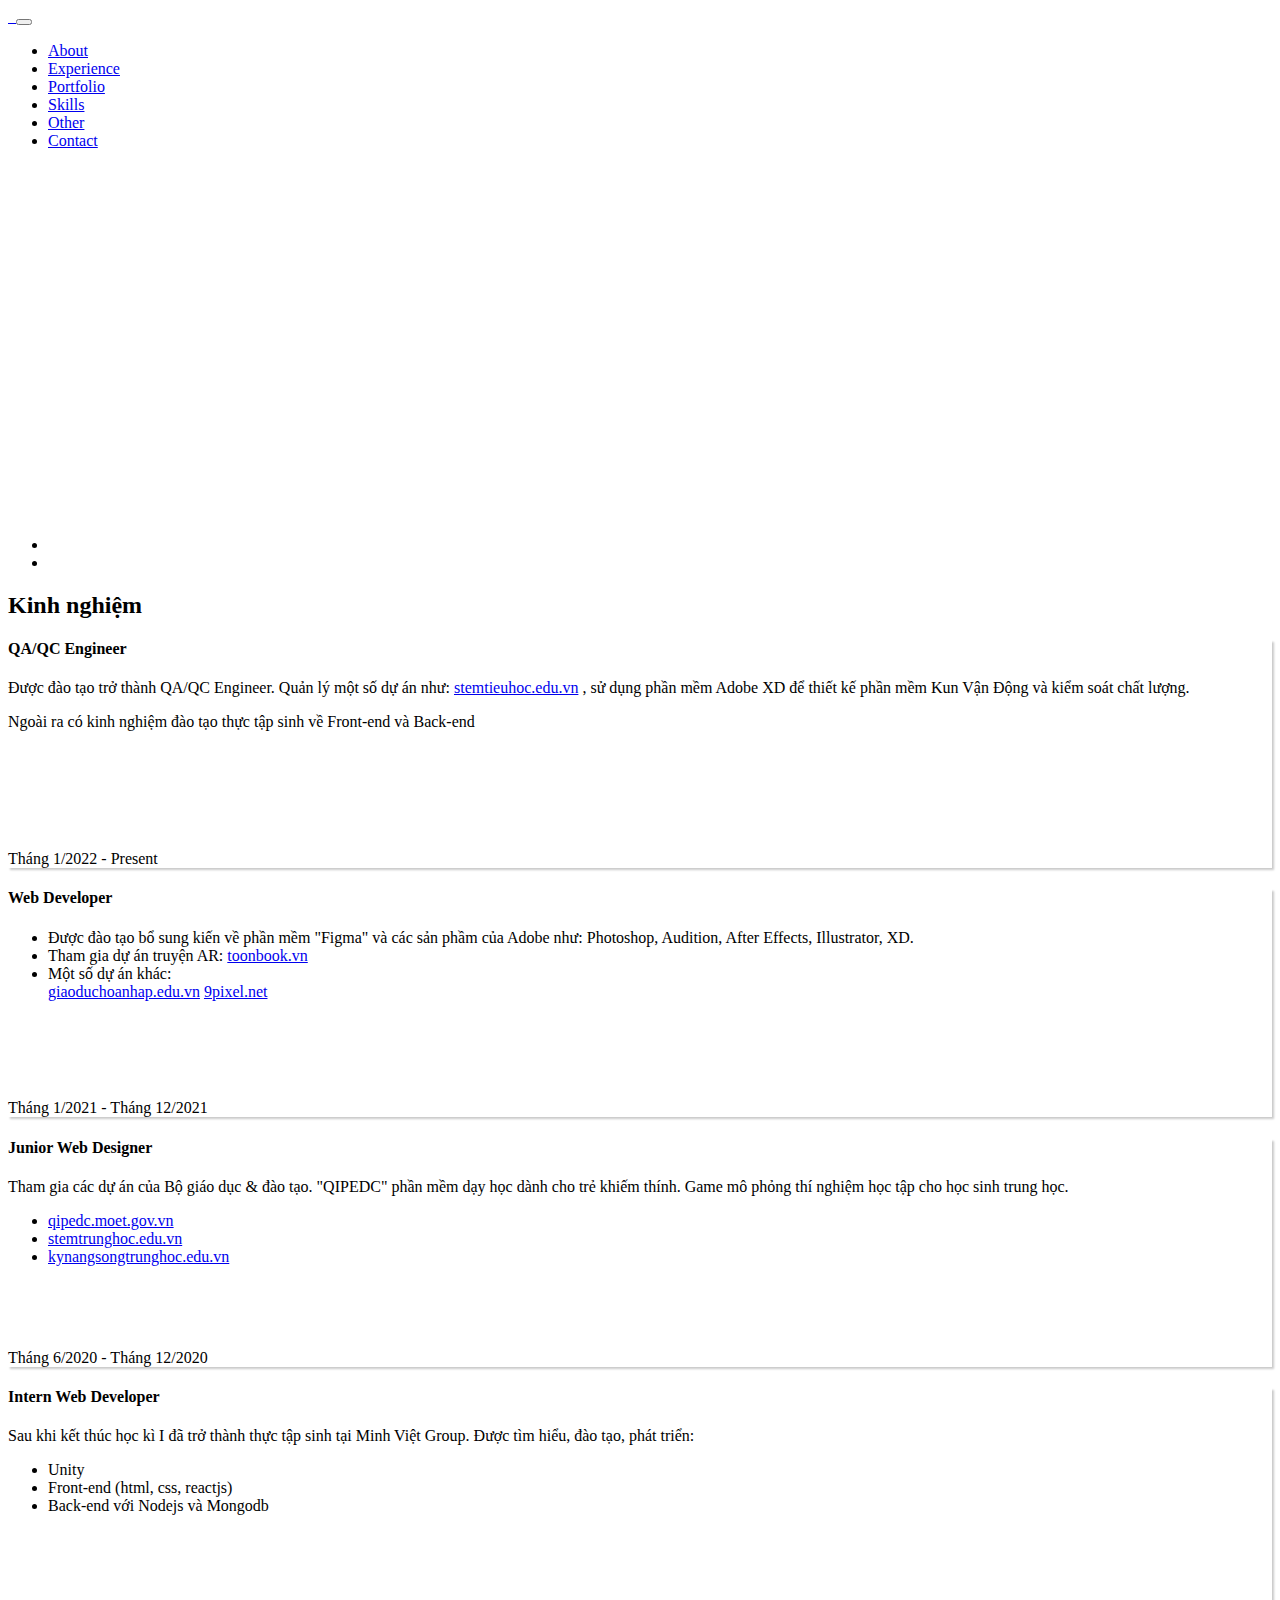
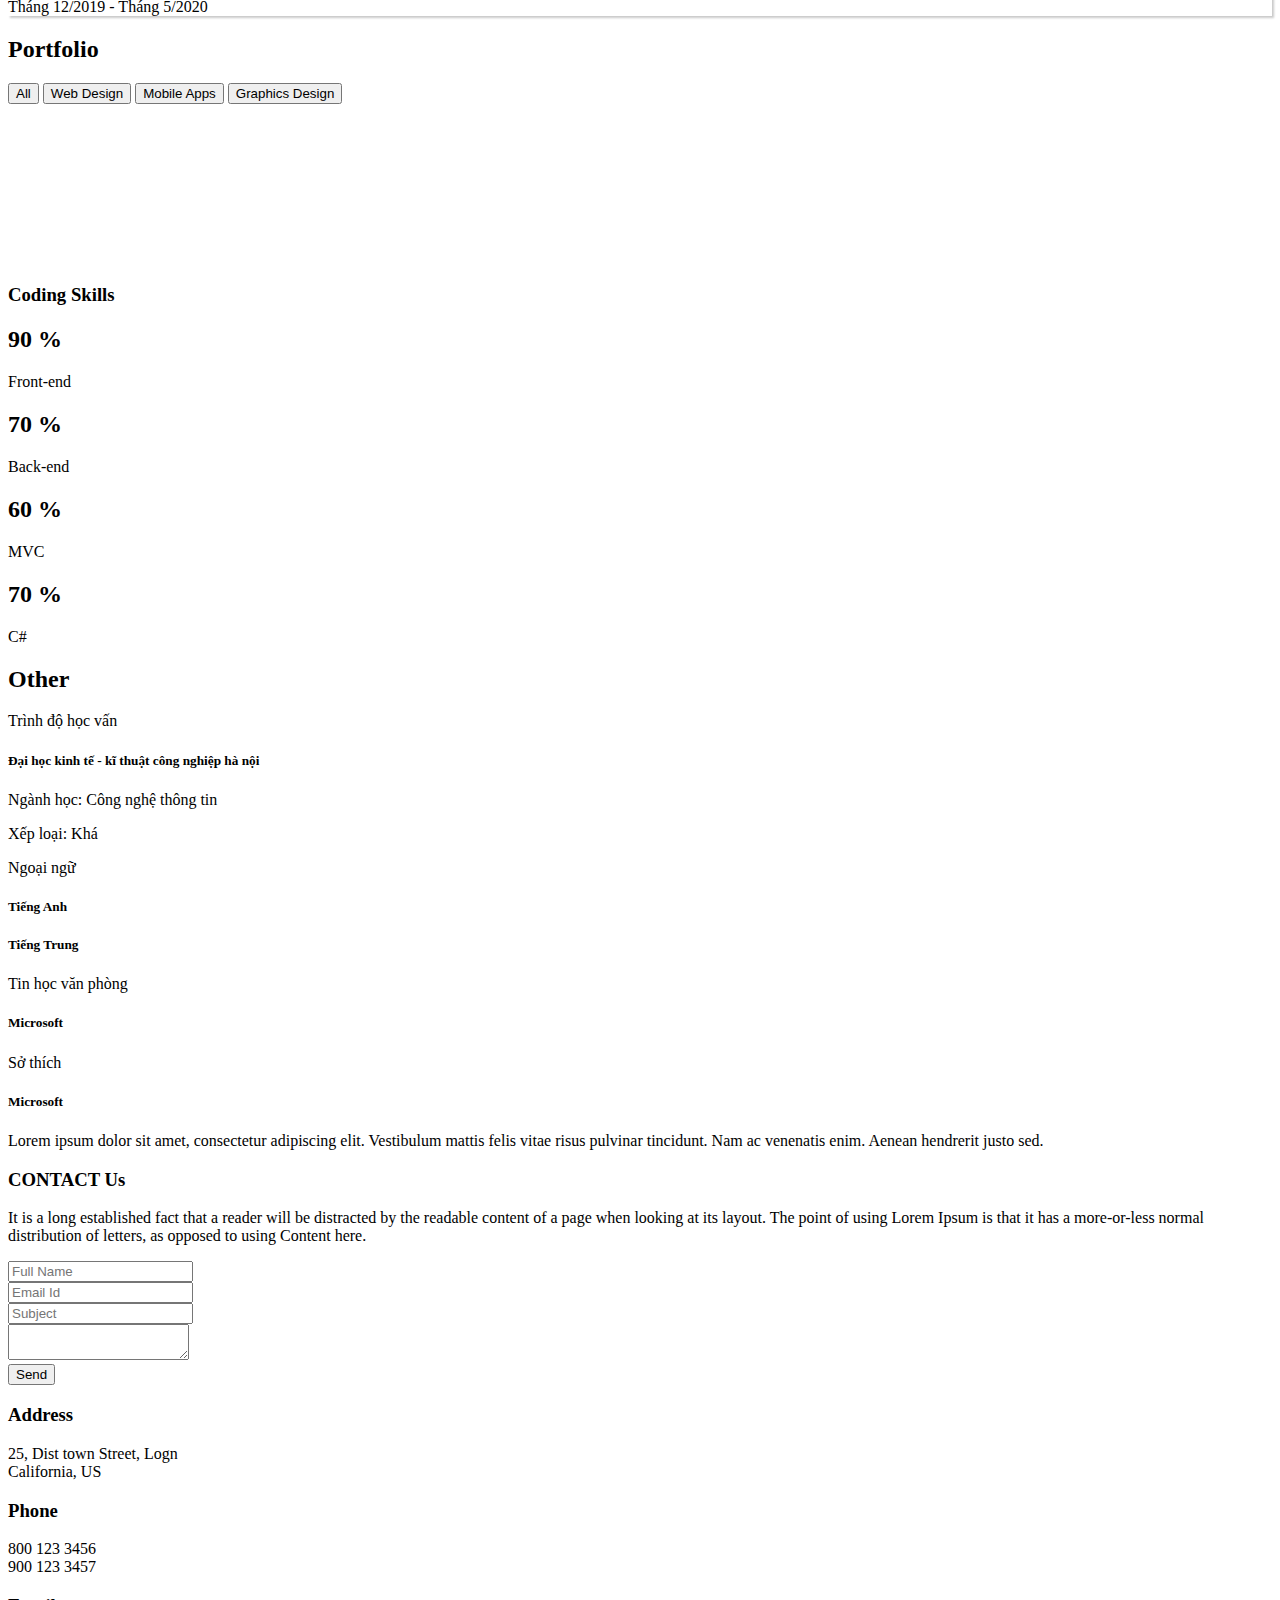
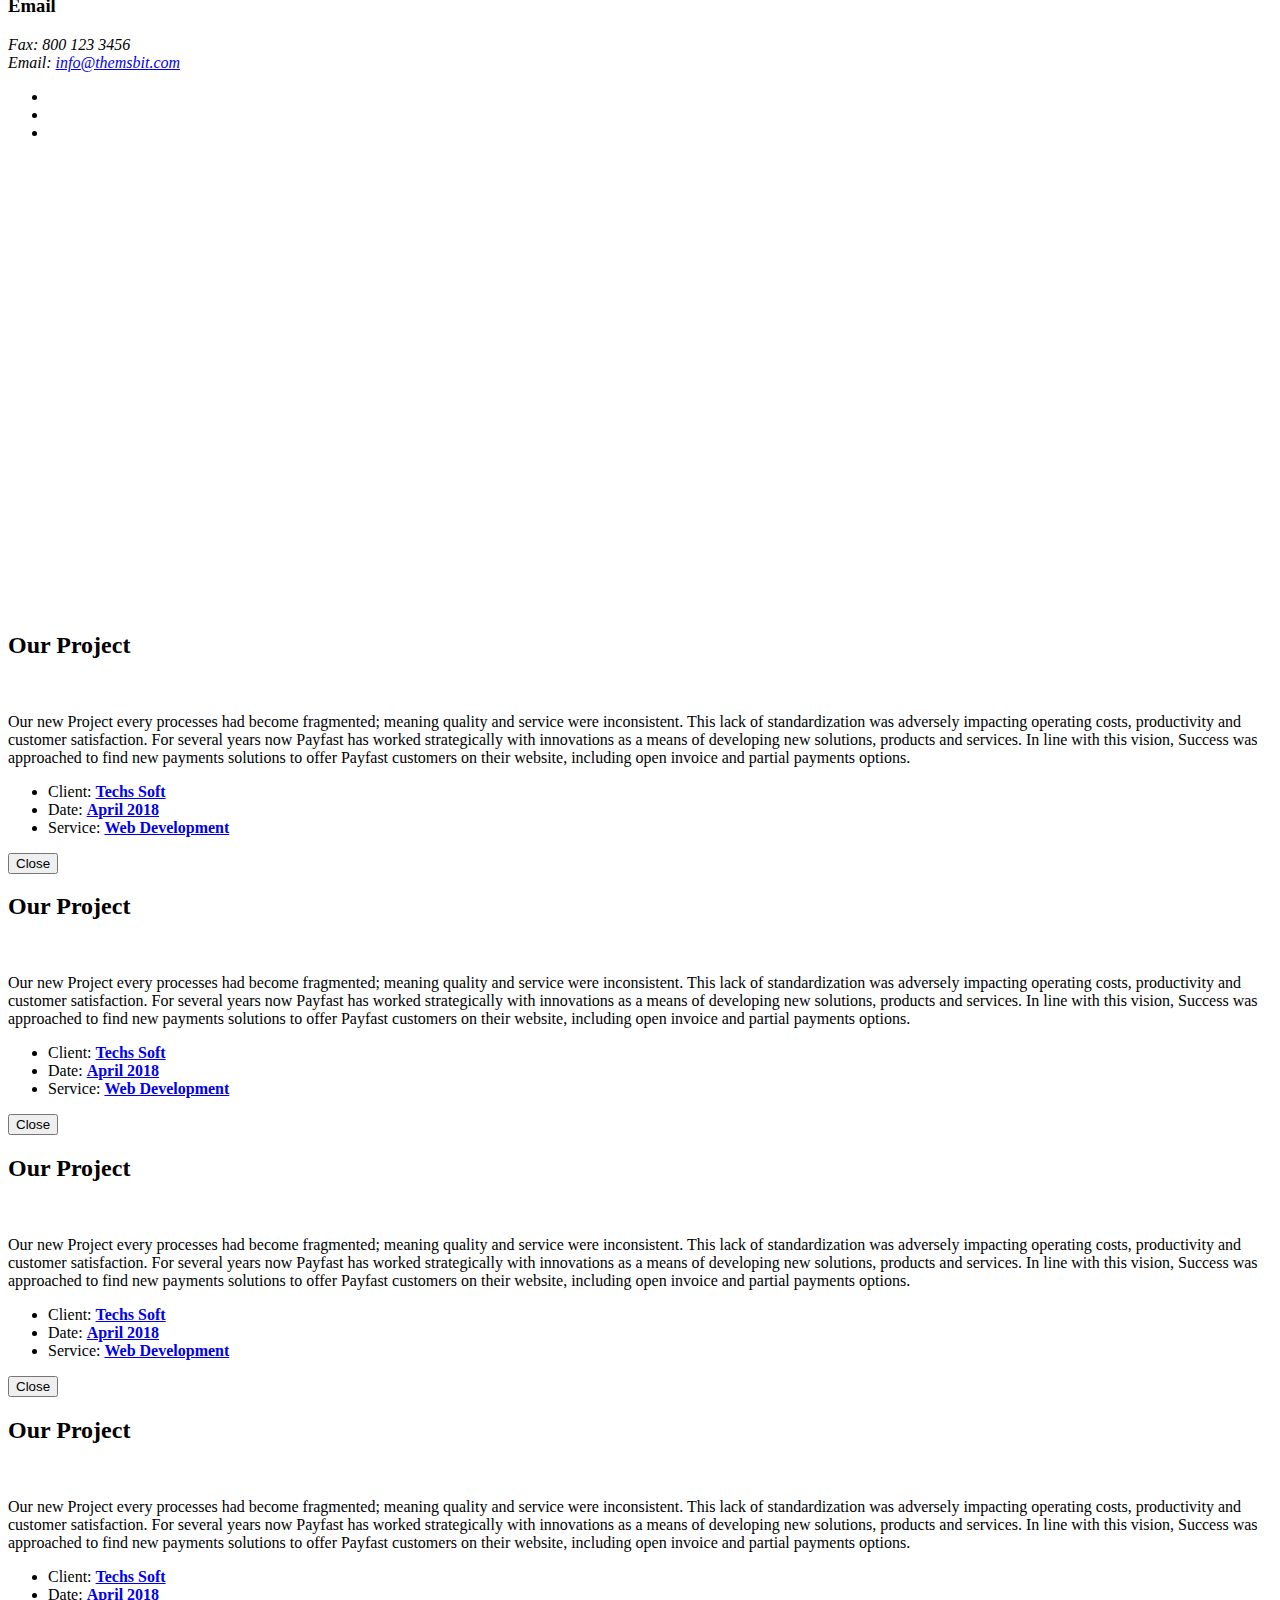
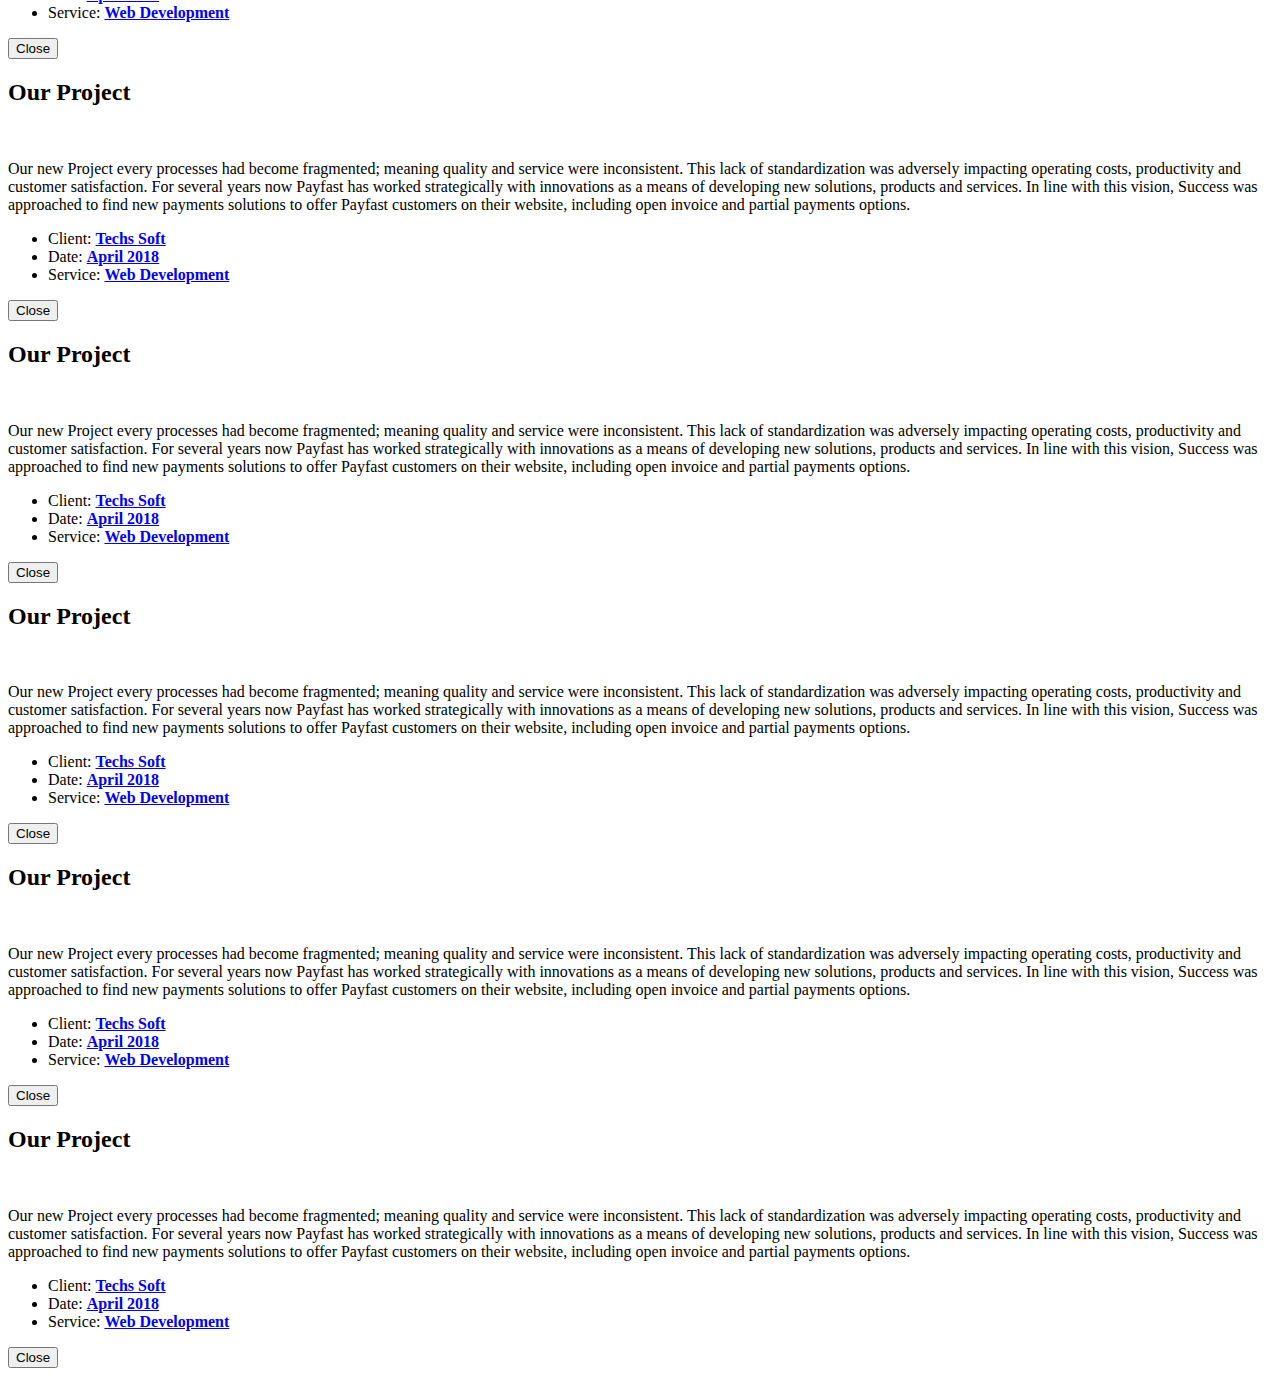
==== index.html @ 45b559d3 "Add files via upload" ====
<!--
author: Boostraptheme
author URL: https://boostraptheme.com
License: Creative Commons Attribution 4.0 Unported
License URL: https://creativecommons.org/licenses/by/4.0/
-->
<!DOCTYPE html>
<html lang="en">

<head>
    <meta charset="utf-8">
    <meta name="viewport" content="width=device-width, initial-scale=1, shrink-to-fit=no">
    <meta name="description" content="">
    <meta name="author" content="">
    <link rel="shortcut icon" href="img/favicon.ico">
    <title>Profile Ha Nguyen</title>
    <!-- Global stylesheets -->
    <link href="css/bootstrap/bootstrap.min.css" rel="stylesheet">
    <link href="https://fonts.googleapis.com/css?family=Saira+Extra+Condensed:100,200,300,400,500,600,700,800,900" rel="stylesheet">
    <link href="https://fonts.googleapis.com/css?family=Open+Sans:300,300i,400,400i,600,600i,700,700i,800,800i" rel="stylesheet">
    <link href="font-awesome/css/font-awesome.min.css" rel="stylesheet">
    <link href="css/devicons/css/devicons.min.css" rel="stylesheet">
    <link href="css/simple-line-icons/css/simple-line-icons.css" rel="stylesheet">
    <link href="css/style.css" rel="stylesheet">
</head>

<body id="page-top">
    <nav class="navbar navbar-expand-lg navbar-dark bg-primary fixed-top" id="sideNav">
        <a class="navbar-brand js-scroll-trigger" href="#page-top">
            <span class="d-block d-lg-none  mx-0 px-0"><img src="img/logo-white.png" alt="" class="img-fluid"></span>
            <span class="d-none d-lg-block">
                <img class="img-fluid img-profile rounded-circle mx-auto mb-2" src="img/profile.jpg" alt="">
            </span>
        </a>
        <button class="navbar-toggler" type="button" data-toggle="collapse" data-target="#navbarSupportedContent" aria-controls="navbarSupportedContent" aria-expanded="false" aria-label="Toggle navigation">
            <span class="navbar-toggler-icon"></span>
        </button>
        <div class="collapse navbar-collapse" id="navbarSupportedContent">
            <ul class="navbar-nav">
                <li class="nav-item">
                    <a class="nav-link js-scroll-trigger" href="#about">About</a>
                </li>
                <li class="nav-item">
                    <a class="nav-link js-scroll-trigger" href="#experience">Experience</a>
                </li>
                <li class="nav-item">
                    <a class="nav-link js-scroll-trigger" href="#portfolio">Portfolio</a>
                </li>
                <li class="nav-item">
                    <a class="nav-link js-scroll-trigger" href="#skills">Skills</a>
                </li>
                <li class="nav-item">
                    <a class="nav-link js-scroll-trigger" href="#awards">Other</a>
                </li>
                <li class="nav-item">
                    <a class="nav-link js-scroll-trigger" href="#contact">Contact</a>
                </li>
            </ul>
        </div>
    </nav>
    <div class="container-fluid p-0">
        <!--====================================================
                        ABOUT
    ======================================================-->
        <section class="resume-section p-3 p-lg-5 d-flex d-column" id="about">
            <div class="my-auto">
                <img src="img/logo-s.png" class="img-fluid mb-3" alt="">
                <h1 class="mb-0" style="color: white">Nguyễn Trịnh
                    <span class="text-primary">Hà</span>
                </h1>
                <!--   <div class="subheading mb-5">THE NEXT BIG IDEA IS WAITING FOR ITS NEXT BIG CHANGER WITH 
                  <a href="#">THEMSBIT</a>
              </div> -->
                <div class="my-5" style="max-width: 500px;color: white">
                    <ul style="list-style: none" class="">
                        <li>
                            <b> <i class="fa fa-calendar"></i> Ngày sinh</b>
                            <p> 23/04/1998</p>
                        </li>
                        <li>
                            <b><i class="fa fa-phone"></i> Số điện thoại</b>
                            <p> 0985902398</p>
                        </li>
                        <li>
                            <b><i class="fa fa-location-arrow"></i> Địa chỉ</b>
                            <p>Số 68A ngõ Lửa Hồng, Phường Tiền An, TP Bắc Ninh</p>
                        </li>
                        <li>
                            <b><i class="fa fa-user-o"></i> Giới tính</b>
                            <p>Nam</p>
                        </li>
                    </ul>
                </div>
                <ul class="list-inline list-social-icons mb-0 ">
                    <li class="list-inline-item">
                        <a href="https://www.facebook.com/hanguyenbo/">
                            <span class="fa-stack fa-lg">
                                <i class="fa fa-circle fa-stack-2x"></i>
                                <i class="fa fa-facebook fa-stack-1x fa-inverse"></i>
                            </span>
                        </a>
                    </li>
                    <li class="list-inline-item">
                        <a href="#">
                            <span class="fa-stack fa-lg">
                                <i class="fa fa-circle fa-stack-2x"></i>
                                <i class="fa fa-envelope-o fa-stack-1x fa-inverse"></i>
                            </span>
                        </a>
                    </li>
                    <!--                   <li class="list-inline-item">
                      <a href="#">
                  <span class="fa-stack fa-lg">
                    <i class="fa fa-circle fa-stack-2x"></i>
                    <i class="fa fa-linkedin fa-stack-1x fa-inverse"></i>
                  </span>
                </a>
                  </li>
                  <li class="list-inline-item">
                      <a href="#">
                  <span class="fa-stack fa-lg">
                    <i class="fa fa-circle fa-stack-2x"></i>
                    <i class="fa fa-github fa-stack-1x fa-inverse"></i>
                  </span>
                </a>
                  </li> -->
                </ul>
            </div>
        </section>
        <!--====================================================
                        EXPERIENCE
    ======================================================-->
        <section class="resume-section p-3 p-lg-5 " id="experience">
            <div class="row my-auto">
                <div class="col-12">
                    <h2 class="  text-center">Kinh nghiệm</h2>
                    <!-- <h2 class="  text-center">Experience</h2> -->
                    <div class="mb-5 heading-border"></div>
                </div>
                <div class="resume-item col-md-6 col-sm-12 ">
                    <div class="card mx-0 p-4 mb-5" style="border-color: #17a2b8; box-shadow: 2px 2px 2px rgba(0, 0, 0, 0.21);">
                        <div class=" resume-content mr-auto" style="    min-height: 210px">
                            <h4 class="mb-3"><i class="fa fa-globe mr-3 text-info"></i>QA/QC Engineer</h4>
                            <p class="mb-0">Được đào tạo trở thành QA/QC Engineer. Quản lý một số dự án như: <a href="https://stemtieuhoc.edu.vn/">stemtieuhoc.edu.vn</a> ,
                                sử dụng phần mềm Adobe XD để thiết kế phần mềm Kun Vận Động và kiểm soát chất lượng. </p>
                            <p>Ngoài ra có kinh nghiệm đào tạo thực tập sinh về Front-end và Back-end</p>
                        </div>
                        <div class="resume-date text-md-right">
                            <span class="text-primary">Tháng 1/2022 - Present</span>
                        </div>
                    </div>
                </div>
                <div class="resume-item col-md-6 col-sm-12">
                    <div class="card mx-0 p-4 mb-5" style="border-color: #ffc107; box-shadow: 2px 2px 2px rgba(0, 0, 0, 0.21);">
                        <div class="resume-content mr-auto" style="    min-height: 210px">
                            <h4 class="mb-3"><i class="fa fa-laptop mr-3 text-warning"></i> Web Developer</h4>
                            <ul>
                                <li>
                                    Được đào tạo bổ sung kiến về phần mềm "Figma" và các sản phầm của Adobe như: Photoshop, Audition, After Effects, Illustrator, XD.
                                </li>
                                <li>
                                    Tham gia dự án truyện AR: <a href="https://toonbook.vn/">toonbook.vn</a>
                                </li>
                                <li> Một số dự án khác: <br><a href="https://giaoduchoanhap.edu.vn/">giaoduchoanhap.edu.vn</a>
                                    <a href="https://9pixel.net/">9pixel.net</a></li>
                            </ul>
                        </div>
                        <div class="resume-date text-md-right">
                            <span class="text-primary">Tháng 1/2021 - Tháng 12/2021</span>
                        </div>
                    </div>
                </div>
                <div class="resume-item col-md-6 col-sm-12">
                    <div class="card mx-0 p-4 mb-5" style="border-color: #28a745; box-shadow: 2px 2px 2px rgba(0, 0, 0, 0.21);">
                        <div class="resume-content mr-auto" style="    min-height: 210px">
                            <h4 class="mb-3"><i class="fa fa-camera mr-3 text-success"></i> Junior Web Designer</h4>
                            <p class="mb-0">Tham gia các dự án của Bộ giáo dục & đào tạo. "QIPEDC" phần mềm dạy học dành cho trẻ khiếm thính. Game mô phỏng thí nghiệm học tập cho học sinh trung học.</p>
                            <ul>
                                <li><a href="https://qipedc.moet.gov.vn/">qipedc.moet.gov.vn</a></li>
                                <li><a href="https://stemtrunghoc.edu.vn/">stemtrunghoc.edu.vn</a></li>
                                <li><a href="https://kynangsongtrunghoc.edu.vn/">kynangsongtrunghoc.edu.vn</a></li>
                            </ul>
                        </div>
                        <div class="resume-date text-md-right">
                            <span class="text-primary">Tháng 6/2020 - Tháng 12/2020</span>
                        </div>
                    </div>
                </div>
                <div class="resume-item col-md-6 col-sm-12">
                    <div class="card mx-0 p-4 mb-5" style="border-color: #2196f3; box-shadow: 2px 2px 2px rgba(0, 0, 0, 0.21);">
                        <div class="resume-content mr-auto" style="    min-height: 210px">
                            <h4 class="mb-3"><i class="fa fa-area-chart mr-3 text-primary"></i>Intern Web Developer</h4>
                            <p>Sau khi kết thúc học kì I đã trở thành thực tập sinh tại Minh Việt Group. Được tìm hiểu, đào tạo, phát triển: </p>
                            <ul>
                                <li>Unity</li>
                                <li>Front-end (html, css, reactjs)</li>
                                <li>Back-end với Nodejs và Mongodb</li>
                            </ul>
                        </div>
                        <div class="resume-date text-md-right">
                            <span class="text-primary">Tháng 12/2019 - Tháng 5/2020</span>
                        </div>
                    </div>
                </div>
            </div>
        </section>
        <!--====================================================
                        PORTFOLIO
    ======================================================-->
        <section class="resume-section p-3 p-lg-5 d-flex flex-column" id="portfolio">
            <div class="row my-auto">
                <div class="col-12">
                    <h2 class="  text-center">Portfolio</h2>
                    <div class="mb-5 heading-border"></div>
                </div>
                <div class="col-md-12">
                    <div class="port-head-cont">
                        <button class="btn btn-general btn-green filter-b" data-filter="all">All</button>
                        <button class="btn btn-general btn-green filter-b" data-filter="consulting">Web Design</button>
                        <button class="btn btn-general btn-green filter-b" data-filter="finance">Mobile Apps</button>
                        <button class="btn btn-general btn-green filter-b" data-filter="marketing">Graphics Design</button>
                    </div>
                </div>
            </div>
            <div class="row my-auto">
                <div class="col-sm-4 portfolio-item filter finance">
                    <a class="portfolio-link" href="#portfolioModal4" data-toggle="modal">
                        <div class="caption-port">
                            <div class="caption-port-content">
                                <i class="fa fa-search-plus fa-3x"></i>
                            </div>
                        </div>
                        <img class="img-fluid" src="img/portfolio/p-4.jpg" alt="">
                    </a>
                </div>
                <div class="col-sm-4 portfolio-item filter marketing">
                    <a class="portfolio-link" href="#portfolioModal5" data-toggle="modal">
                        <div class="caption-port">
                            <div class="caption-port-content">
                                <i class="fa fa-search-plus fa-3x"></i>
                            </div>
                        </div>
                        <img class="img-fluid" src="img/portfolio/p-5.jpg" alt="">
                    </a>
                </div>
                <div class="col-sm-4 portfolio-item filter consulting">
                    <a class="portfolio-link" href="#portfolioModal6" data-toggle="modal">
                        <div class="caption-port">
                            <div class="caption-port-content">
                                <i class="fa fa-search-plus fa-3x"></i>
                            </div>
                        </div>
                        <img class="img-fluid" src="img/portfolio/p-6.jpg" alt="">
                    </a>
                </div>
                <div class="col-sm-4 portfolio-item filter consulting">
                    <a class="portfolio-link" href="#portfolioModal7" data-toggle="modal">
                        <div class="caption-port">
                            <div class="caption-port-content">
                                <i class="fa fa-search-plus fa-3x"></i>
                            </div>
                        </div>
                        <img class="img-fluid" src="img/portfolio/p-7.jpg" alt="">
                    </a>
                </div>
                <div class="col-sm-4 portfolio-item filter consulting">
                    <a class="portfolio-link" href="#portfolioModal8" data-toggle="modal">
                        <div class="caption-port">
                            <div class="caption-port-content">
                                <i class="fa fa-search-plus fa-3x"></i>
                            </div>
                        </div>
                        <img class="img-fluid" src="img/portfolio/p-8.jpg" alt="">
                    </a>
                </div>
                <div class="col-sm-4 portfolio-item filter finance">
                    <a class="portfolio-link" href="#portfolioModal9" data-toggle="modal">
                        <div class="caption-port">
                            <div class="caption-port-content">
                                <i class="fa fa-search-plus fa-3x"></i>
                            </div>
                        </div>
                        <img class="img-fluid" src="img/portfolio/p-9.jpg" alt="">
                    </a>
                </div>
                <div class="col-sm-4 portfolio-item filter marketing">
                    <a class="portfolio-link" href="#portfolioModal1" data-toggle="modal">
                        <div class="caption-port">
                            <div class="caption-port-content">
                                <i class="fa fa-search-plus fa-3x"></i>
                            </div>
                        </div>
                        <img class="img-fluid" src="img/portfolio/p-1.jpg" alt="">
                    </a>
                </div>
                <div class="col-sm-4 portfolio-item filter marketing">
                    <a class="portfolio-link" href="#portfolioModal2" data-toggle="modal">
                        <div class="caption-port">
                            <div class="caption-port-content">
                                <i class="fa fa-search-plus fa-3x"></i>
                            </div>
                        </div>
                        <img class="img-fluid" src="img/portfolio/p-2.jpg" alt="">
                    </a>
                </div>
                <div class="col-sm-4 portfolio-item filter finance">
                    <a class="portfolio-link" href="#portfolioModal3" data-toggle="modal">
                        <div class="caption-port">
                            <div class="caption-port-content">
                                <i class="fa fa-search-plus fa-3x"></i>
                            </div>
                        </div>
                        <img class="img-fluid" src="img/portfolio/p-3.jpg" alt="">
                    </a>
                </div>
            </div>
        </section>
        <!--====================================================
                        SKILLS
    ======================================================-->
        <section class=" d-flex flex-column" id="skills">
            <div class="p-lg-5 p-3 skill-cover">
                <h3 class="text-center text-white">Coding Skills</h3>
                <div class="row text-center my-auto ">
                    <div class="col-md-3 col-sm-6">
                        <div class="skill-item">
                            <i class="fa fa-html5 fa-5x"></i>
                            <h2><span class="counter"> 90 </span><span>%</span></h2>
                            <p>Front-end</p>
                        </div>
                    </div>
                    <div class="col-md-3 col-sm-6">
                        <div class="skill-item">
                            <i class="fa fa-code fa-5x"></i>
                            <h2><span class="counter"> 70 </span><span>%</span></h2>
                            <p>Back-end</p>
                        </div>
                    </div>
                    <div class="col-md-3 col-sm-6">
                        <div class="skill-item">
                            <i class="fa fa-codepen fa-5x"></i>
                            <h2><span class="counter"> 60 </span><span>%</span></h2>
                            <p>MVC</p>
                        </div>
                    </div>
                    <div class="col-md-3 col-sm-6">
                        <div class="skill-item">
                            <!-- <i class="fa-brands fa-node-js fa-5x"></i> -->
                            <i class="fa fa-file-code-o fa-5x"></i>
                            <h2><span class="counter"> 70 </span><span>%</span></h2>
                            <p>C#</p>
                        </div>
                    </div>
                </div>
            </div>
        </section>
        <!--====================================================
                           AWARDS
    ======================================================-->
        <section class="resume-section p-3 p-lg-5 d-flex flex-column" id="awards">
            <div class="row my-auto">
                <div class="col-12">
                    <h2 class="  text-center">Other</h2>
                    <div class="mb-5 heading-border"></div>
                </div>
                <div class="main-award" id="award-box">
                    <div class="award">
                        <div class="award-icon"></div>
                        <div class="award-content">
                            <span class="date">Trình độ học vấn</span>
                            <h5 class="title">Đại học kinh tế - kĩ thuật công nghiệp hà nội</h5>
                            <p class="description mb-0">
                                Ngành học: Công nghệ thông tin
                            </p>
                            <p class="description mt-0">
                                Xếp loại: Khá
                            </p>
                        </div>
                    </div>
                    <div class="award">
                        <div class="award-icon"></div>
                        <div class="award-content">
                            <span class="date">Ngoại ngữ</span>
                            <h5 class="title">Tiếng Anh</h5>
                            <p class="description">
                                <i class="fa fa-star fa-1x"></i>
                                <i class="fa fa-star fa-1x"></i>
                                <i class="fa fa-star fa-1x"></i>
                                <i class="fa fa-star-o fa-1x"></i>
                                <i class="fa fa-star-o fa-1x"></i>
                            </p>
                            <h5 class="title">Tiếng Trung </h5>
                            <p class="description">
                                <i class="fa fa-star fa-1x"></i>
                                <i class="fa fa-star fa-1x"></i>
                                <i class="fa fa-star-o fa-1x"></i>
                                <i class="fa fa-star-o fa-1x"></i>
                                <i class="fa fa-star-o fa-1x"></i>
                            </p>
                        </div>
                    </div>
                    <div class="award">
                        <div class="award-icon"></div>
                        <div class="award-content">
                            <span class="date">Tin học văn phòng</span>
                            <h5 class="title">Microsoft</h5>
                            <p class="description">
                                <i class="fa fa-star fa-1x"></i>
                                <i class="fa fa-star fa-1x"></i>
                                <i class="fa fa-star fa-1x"></i>
                                <i class="fa fa-star fa-1x"></i>
                                <i class="fa fa-star-o fa-1x"></i>
                            </p>
                        </div>
                    </div>
                    <div class="award">
                        <div class="award-icon"></div>
                        <div class="award-content">
                            <span class="date">Sở thích</span>
                            <h5 class="title">Microsoft</h5>
                            <!--  <p class="description">Nghe nhạc</p>
                            <p class="description">Đá bóng</p>
                            <p class="description">Thị trường tài chính</p> -->
                            <p class="description">
                                Lorem ipsum dolor sit amet, consectetur adipiscing elit. Vestibulum mattis felis vitae risus pulvinar tincidunt. Nam ac venenatis enim. Aenean hendrerit justo sed.
                            </p>
                        </div>
                    </div>
                </div>
            </div>
        </section>
        <!--====================================================
                          CONTACT
    ======================================================-->
        <section class="resume-section p-3 p-lg-5 d-flex flex-column">
            <div class="row my-auto" id="contact">
                <div class="col-md-8">
                    <div class="contact-cont">
                        <h3>CONTACT Us</h3>
                        <div class="heading-border-light"></div>
                        <p>It is a long established fact that a reader will be distracted by the readable content of a page when looking at its layout. The point of using Lorem Ipsum is that it has a more-or-less normal distribution of letters, as opposed to using Content here.</p>
                    </div>
                    <div class="row con-form">
                        <div class="col-md-12">
                            <input type="text" name="full-name" placeholder="Full Name" class="form-control">
                        </div>
                        <div class="col-md-12">
                            <input type="text" name="email" placeholder="Email Id" class="form-control">
                        </div>
                        <div class="col-md-12">
                            <input type="text" name="subject" placeholder="Subject" class="form-control">
                        </div>
                        <div class="col-md-12"><textarea name="" id=""></textarea></div>
                        <div class="col-md-12 sub-but"><button class="btn btn-general btn-white" role="button">Send</button></div>
                    </div>
                </div>
                <div class="col-md-4 col-sm-12 mt-5">
                    <div class="contact-cont2">
                        <div class="contact-add contact-box-desc">
                            <h3><i class="fa fa-map-marker cl-atlantis fa-2x"></i> Address</h3>
                            <p>25, Dist town Street, Logn <br>
                                California, US <br></p>
                        </div>
                        <div class="contact-phone contact-side-desc contact-box-desc">
                            <h3><i class="fa fa-phone cl-atlantis fa-2x"></i> Phone</h3>
                            <p>800 123 3456 <br>900 123 3457</p>
                        </div>
                        <div class="contact-mail contact-side-desc contact-box-desc">
                            <h3><i class="fa fa-envelope-o cl-atlantis fa-2x"></i> Email</h3>
                            <address class="address-details-f">
                                Fax: 800 123 3456 <br>
                                Email: <a href="mailto:info@themsbit.com" class="">info@themsbit.com</a>
                            </address>
                            <ul class="list-inline social-icon-f top-data">
                                <li><a href="#" target="_empty"><i class="fa top-social fa-facebook" style="color: #4267b2; border-color:#4267b2;"></i></a></li>
                                <li><a href="#" target="_empty"><i class="fa top-social fa-twitter" style="color: #4AB3F4; border-color:#4AB3F4;"></i></a></li>
                                <li><a href="#" target="_empty"><i class="fa top-social fa-google-plus" style="color: #e24343; border-color:#e24343;"></i></a></li>
                            </ul>
                        </div>
                    </div>
                </div>
            </div>
        </section>
        <section class=" d-flex flex-column" id="maps">
            <div id="map">
                <div class="map-responsive">
                    <iframe src="https://www.google.com/maps/embed?pb=!1m10!1m8!1m3!1d6030.418742494061!2d-111.34563870463673!3d26.01036670629853!3m2!1i1024!2i768!4f13.1!5e0!3m2!1ses-419!2smx!4v1471908546569" width="600" height="450" frameborder="0" style="border:0" allowfullscreen></iframe>
                </div>
            </div>
        </section>
    </div>
    <!--====================================================
                    PORTFOLIO MODALS
======================================================-->
    <div class="portfolio-modal modal fade" id="portfolioModal1" tabindex="-1" role="dialog" aria-hidden="true">
        <div class="modal-dialog" role="document">
            <div class="modal-content">
                <div class="close-modal" data-dismiss="modal">
                    <div class="lr">
                        <div class="rl"></div>
                    </div>
                </div>
                <div class="container">
                    <div class="row">
                        <div class="modal-body">
                            <div class="title-bar">
                                <div class="col-md-12">
                                    <h2 class="text-center">Our Project</h2>
                                    <div class="heading-border"></div>
                                </div>
                            </div>
                            <div class="row">
                                <div class="col-md-6">
                                    <img class="img-fluid img-centered" src="img/portfolio/p-1.jpg" alt="">
                                </div>
                                <div class="col-md-6">
                                    <p>Our new Project every processes had become fragmented; meaning quality and service were inconsistent. This lack of standardization was adversely impacting operating costs, productivity and customer satisfaction. For several years now Payfast has worked strategically with innovations as a means of developing new solutions, products and services. In line with this vision, Success was approached to find new payments solutions to offer Payfast customers on their website, including open invoice and partial payments options.</p>
                                    <ul class="list-inline item-details">
                                        <li>Client:
                                            <strong>
                                                <a href="#">Techs Soft</a>
                                            </strong>
                                        </li>
                                        <li>Date:
                                            <strong>
                                                <a href="#">April 2018</a>
                                            </strong>
                                        </li>
                                        <li>Service:
                                            <strong>
                                                <a href="#">Web Development</a>
                                            </strong>
                                        </li>
                                    </ul>
                                    <button class="btn btn-general btn-white" type="button" data-dismiss="modal">
                                        <i class="fa fa-times"></i> Close
                                    </button>
                                </div>
                            </div>
                        </div>
                    </div>
                </div>
            </div>
        </div>
    </div>
    <div class="portfolio-modal modal fade" id="portfolioModal2" tabindex="-1" role="dialog" aria-hidden="true">
        <div class="modal-dialog" role="document">
            <div class="modal-content">
                <div class="close-modal" data-dismiss="modal">
                    <div class="lr">
                        <div class="rl"></div>
                    </div>
                </div>
                <div class="container">
                    <div class="row">
                        <div class="modal-body">
                            <div class="title-bar">
                                <div class="col-md-12">
                                    <h2 class="text-center">Our Project</h2>
                                    <div class="heading-border"></div>
                                </div>
                            </div>
                            <div class="row">
                                <div class="col-md-6">
                                    <img class="img-fluid img-centered" src="img/portfolio/p-2.jpg" alt="">
                                </div>
                                <div class="col-md-6">
                                    <p>Our new Project every processes had become fragmented; meaning quality and service were inconsistent. This lack of standardization was adversely impacting operating costs, productivity and customer satisfaction. For several years now Payfast has worked strategically with innovations as a means of developing new solutions, products and services. In line with this vision, Success was approached to find new payments solutions to offer Payfast customers on their website, including open invoice and partial payments options.</p>
                                    <ul class="list-inline item-details">
                                        <li>Client:
                                            <strong>
                                                <a href="#">Techs Soft</a>
                                            </strong>
                                        </li>
                                        <li>Date:
                                            <strong>
                                                <a href="#">April 2018</a>
                                            </strong>
                                        </li>
                                        <li>Service:
                                            <strong>
                                                <a href="#">Web Development</a>
                                            </strong>
                                        </li>
                                    </ul>
                                    <button class="btn btn-general btn-white" type="button" data-dismiss="modal">
                                        <i class="fa fa-times"></i> Close
                                    </button>
                                </div>
                            </div>
                        </div>
                    </div>
                </div>
            </div>
        </div>
    </div>
    <div class="portfolio-modal modal fade" id="portfolioModal3" tabindex="-1" role="dialog" aria-hidden="true">
        <div class="modal-dialog" role="document">
            <div class="modal-content">
                <div class="close-modal" data-dismiss="modal">
                    <div class="lr">
                        <div class="rl"></div>
                    </div>
                </div>
                <div class="container">
                    <div class="row">
                        <div class="modal-body">
                            <div class="title-bar">
                                <div class="col-md-12">
                                    <h2 class="text-center">Our Project</h2>
                                    <div class="heading-border"></div>
                                </div>
                            </div>
                            <div class="row">
                                <div class="col-md-6">
                                    <img class="img-fluid img-centered" src="img/portfolio/p-3.jpg" alt="">
                                </div>
                                <div class="col-md-6">
                                    <p>Our new Project every processes had become fragmented; meaning quality and service were inconsistent. This lack of standardization was adversely impacting operating costs, productivity and customer satisfaction. For several years now Payfast has worked strategically with innovations as a means of developing new solutions, products and services. In line with this vision, Success was approached to find new payments solutions to offer Payfast customers on their website, including open invoice and partial payments options.</p>
                                    <ul class="list-inline item-details">
                                        <li>Client:
                                            <strong>
                                                <a href="#">Techs Soft</a>
                                            </strong>
                                        </li>
                                        <li>Date:
                                            <strong>
                                                <a href="#">April 2018</a>
                                            </strong>
                                        </li>
                                        <li>Service:
                                            <strong>
                                                <a href="#">Web Development</a>
                                            </strong>
                                        </li>
                                    </ul>
                                    <button class="btn btn-general btn-white" type="button" data-dismiss="modal">
                                        <i class="fa fa-times"></i> Close
                                    </button>
                                </div>
                            </div>
                        </div>
                    </div>
                </div>
            </div>
        </div>
    </div>
    <div class="portfolio-modal modal fade" id="portfolioModal4" tabindex="-1" role="dialog" aria-hidden="true">
        <div class="modal-dialog" role="document">
            <div class="modal-content">
                <div class="close-modal" data-dismiss="modal">
                    <div class="lr">
                        <div class="rl"></div>
                    </div>
                </div>
                <div class="container">
                    <div class="row">
                        <div class="modal-body">
                            <div class="title-bar">
                                <div class="col-md-12">
                                    <h2 class="text-center">Our Project</h2>
                                    <div class="heading-border"></div>
                                </div>
                            </div>
                            <div class="row">
                                <div class="col-md-6">
                                    <img class="img-fluid img-centered" src="img/portfolio/p-4.jpg" alt="">
                                </div>
                                <div class="col-md-6">
                                    <p>Our new Project every processes had become fragmented; meaning quality and service were inconsistent. This lack of standardization was adversely impacting operating costs, productivity and customer satisfaction. For several years now Payfast has worked strategically with innovations as a means of developing new solutions, products and services. In line with this vision, Success was approached to find new payments solutions to offer Payfast customers on their website, including open invoice and partial payments options.</p>
                                    <ul class="list-inline item-details">
                                        <li>Client:
                                            <strong>
                                                <a href="#">Techs Soft</a>
                                            </strong>
                                        </li>
                                        <li>Date:
                                            <strong>
                                                <a href="#">April 2018</a>
                                            </strong>
                                        </li>
                                        <li>Service:
                                            <strong>
                                                <a href="#">Web Development</a>
                                            </strong>
                                        </li>
                                    </ul>
                                    <button class="btn btn-general btn-white" type="button" data-dismiss="modal">
                                        <i class="fa fa-times"></i> Close
                                    </button>
                                </div>
                            </div>
                        </div>
                    </div>
                </div>
            </div>
        </div>
    </div>
    <div class="portfolio-modal modal fade" id="portfolioModal5" tabindex="-1" role="dialog" aria-hidden="true">
        <div class="modal-dialog" role="document">
            <div class="modal-content">
                <div class="close-modal" data-dismiss="modal">
                    <div class="lr">
                        <div class="rl"></div>
                    </div>
                </div>
                <div class="container">
                    <div class="row">
                        <div class="modal-body">
                            <div class="title-bar">
                                <div class="col-md-12">
                                    <h2 class="text-center">Our Project</h2>
                                    <div class="heading-border"></div>
                                </div>
                            </div>
                            <div class="row">
                                <div class="col-md-6">
                                    <img class="img-fluid img-centered" src="img/portfolio/p-5.jpg" alt="">
                                </div>
                                <div class="col-md-6">
                                    <p>Our new Project every processes had become fragmented; meaning quality and service were inconsistent. This lack of standardization was adversely impacting operating costs, productivity and customer satisfaction. For several years now Payfast has worked strategically with innovations as a means of developing new solutions, products and services. In line with this vision, Success was approached to find new payments solutions to offer Payfast customers on their website, including open invoice and partial payments options.</p>
                                    <ul class="list-inline item-details">
                                        <li>Client:
                                            <strong>
                                                <a href="#">Techs Soft</a>
                                            </strong>
                                        </li>
                                        <li>Date:
                                            <strong>
                                                <a href="#">April 2018</a>
                                            </strong>
                                        </li>
                                        <li>Service:
                                            <strong>
                                                <a href="#">Web Development</a>
                                            </strong>
                                        </li>
                                    </ul>
                                    <button class="btn btn-general btn-white" type="button" data-dismiss="modal">
                                        <i class="fa fa-times"></i> Close
                                    </button>
                                </div>
                            </div>
                        </div>
                    </div>
                </div>
            </div>
        </div>
    </div>
    <div class="portfolio-modal modal fade" id="portfolioModal6" tabindex="-1" role="dialog" aria-hidden="true">
        <div class="modal-dialog" role="document">
            <div class="modal-content">
                <div class="close-modal" data-dismiss="modal">
                    <div class="lr">
                        <div class="rl"></div>
                    </div>
                </div>
                <div class="container">
                    <div class="row">
                        <div class="modal-body">
                            <div class="title-bar">
                                <div class="col-md-12">
                                    <h2 class="text-center">Our Project</h2>
                                    <div class="heading-border"></div>
                                </div>
                            </div>
                            <div class="row">
                                <div class="col-md-6">
                                    <img class="img-fluid img-centered" src="img/portfolio/p-6.jpg" alt="">
                                </div>
                                <div class="col-md-6">
                                    <p>Our new Project every processes had become fragmented; meaning quality and service were inconsistent. This lack of standardization was adversely impacting operating costs, productivity and customer satisfaction. For several years now Payfast has worked strategically with innovations as a means of developing new solutions, products and services. In line with this vision, Success was approached to find new payments solutions to offer Payfast customers on their website, including open invoice and partial payments options.</p>
                                    <ul class="list-inline item-details">
                                        <li>Client:
                                            <strong>
                                                <a href="#">Techs Soft</a>
                                            </strong>
                                        </li>
                                        <li>Date:
                                            <strong>
                                                <a href="#">April 2018</a>
                                            </strong>
                                        </li>
                                        <li>Service:
                                            <strong>
                                                <a href="#">Web Development</a>
                                            </strong>
                                        </li>
                                    </ul>
                                    <button class="btn btn-general btn-white" type="button" data-dismiss="modal">
                                        <i class="fa fa-times"></i> Close
                                    </button>
                                </div>
                            </div>
                        </div>
                    </div>
                </div>
            </div>
        </div>
    </div>
    <div class="portfolio-modal modal fade" id="portfolioModal7" tabindex="-1" role="dialog" aria-hidden="true">
        <div class="modal-dialog" role="document">
            <div class="modal-content">
                <div class="close-modal" data-dismiss="modal">
                    <div class="lr">
                        <div class="rl"></div>
                    </div>
                </div>
                <div class="container">
                    <div class="row">
                        <div class="modal-body">
                            <div class="title-bar">
                                <div class="col-md-12">
                                    <h2 class="text-center">Our Project</h2>
                                    <div class="heading-border"></div>
                                </div>
                            </div>
                            <div class="row">
                                <div class="col-md-6">
                                    <img class="img-fluid img-centered" src="img/portfolio/p-7.jpg" alt="">
                                </div>
                                <div class="col-md-6">
                                    <p>Our new Project every processes had become fragmented; meaning quality and service were inconsistent. This lack of standardization was adversely impacting operating costs, productivity and customer satisfaction. For several years now Payfast has worked strategically with innovations as a means of developing new solutions, products and services. In line with this vision, Success was approached to find new payments solutions to offer Payfast customers on their website, including open invoice and partial payments options.</p>
                                    <ul class="list-inline item-details">
                                        <li>Client:
                                            <strong>
                                                <a href="#">Techs Soft</a>
                                            </strong>
                                        </li>
                                        <li>Date:
                                            <strong>
                                                <a href="#">April 2018</a>
                                            </strong>
                                        </li>
                                        <li>Service:
                                            <strong>
                                                <a href="#">Web Development</a>
                                            </strong>
                                        </li>
                                    </ul>
                                    <button class="btn btn-general btn-white" type="button" data-dismiss="modal">
                                        <i class="fa fa-times"></i> Close
                                    </button>
                                </div>
                            </div>
                        </div>
                    </div>
                </div>
            </div>
        </div>
    </div>
    <div class="portfolio-modal modal fade" id="portfolioModal8" tabindex="-1" role="dialog" aria-hidden="true">
        <div class="modal-dialog" role="document">
            <div class="modal-content">
                <div class="close-modal" data-dismiss="modal">
                    <div class="lr">
                        <div class="rl"></div>
                    </div>
                </div>
                <div class="container">
                    <div class="row">
                        <div class="modal-body">
                            <div class="title-bar">
                                <div class="col-md-12">
                                    <h2 class="text-center">Our Project</h2>
                                    <div class="heading-border"></div>
                                </div>
                            </div>
                            <div class="row">
                                <div class="col-md-6">
                                    <img class="img-fluid img-centered" src="img/portfolio/p-8.jpg" alt="">
                                </div>
                                <div class="col-md-6">
                                    <p>Our new Project every processes had become fragmented; meaning quality and service were inconsistent. This lack of standardization was adversely impacting operating costs, productivity and customer satisfaction. For several years now Payfast has worked strategically with innovations as a means of developing new solutions, products and services. In line with this vision, Success was approached to find new payments solutions to offer Payfast customers on their website, including open invoice and partial payments options.</p>
                                    <ul class="list-inline item-details">
                                        <li>Client:
                                            <strong>
                                                <a href="#">Techs Soft</a>
                                            </strong>
                                        </li>
                                        <li>Date:
                                            <strong>
                                                <a href="#">April 2018</a>
                                            </strong>
                                        </li>
                                        <li>Service:
                                            <strong>
                                                <a href="#">Web Development</a>
                                            </strong>
                                        </li>
                                    </ul>
                                    <button class="btn btn-general btn-white" type="button" data-dismiss="modal">
                                        <i class="fa fa-times"></i> Close
                                    </button>
                                </div>
                            </div>
                        </div>
                    </div>
                </div>
            </div>
        </div>
    </div>
    <div class="portfolio-modal modal fade" id="portfolioModal9" tabindex="-1" role="dialog" aria-hidden="true">
        <div class="modal-dialog" role="document">
            <div class="modal-content">
                <div class="close-modal" data-dismiss="modal">
                    <div class="lr">
                        <div class="rl"></div>
                    </div>
                </div>
                <div class="container">
                    <div class="row">
                        <div class="modal-body">
                            <div class="title-bar">
                                <div class="col-md-12">
                                    <h2 class="text-center">Our Project</h2>
                                    <div class="heading-border"></div>
                                </div>
                            </div>
                            <div class="row">
                                <div class="col-md-6">
                                    <img class="img-fluid img-centered" src="img/portfolio/p-9.jpg" alt="">
                                </div>
                                <div class="col-md-6">
                                    <p>Our new Project every processes had become fragmented; meaning quality and service were inconsistent. This lack of standardization was adversely impacting operating costs, productivity and customer satisfaction. For several years now Payfast has worked strategically with innovations as a means of developing new solutions, products and services. In line with this vision, Success was approached to find new payments solutions to offer Payfast customers on their website, including open invoice and partial payments options.</p>
                                    <ul class="list-inline item-details">
                                        <li>Client:
                                            <strong>
                                                <a href="#">Techs Soft</a>
                                            </strong>
                                        </li>
                                        <li>Date:
                                            <strong>
                                                <a href="#">April 2018</a>
                                            </strong>
                                        </li>
                                        <li>Service:
                                            <strong>
                                                <a href="#">Web Development</a>
                                            </strong>
                                        </li>
                                    </ul>
                                    <button class="btn btn-general btn-white" type="button" data-dismiss="modal">
                                        <i class="fa fa-times"></i> Close
                                    </button>
                                </div>
                            </div>
                        </div>
                    </div>
                </div>
            </div>
        </div>
    </div>
    <!-- Global javascript -->
    <script src="js/jquery/jquery.min.js"></script>
    <script src="js/bootstrap/bootstrap.bundle.min.js"></script>
    <script src="js/jquery-easing/jquery.easing.min.js"></script>
    <script src="js/counter/jquery.waypoints.min.js"></script>
    <script src="js/counter/jquery.counterup.min.js"></script>
    <script src="js/custom.js"></script>
    <script>
    $(document).ready(function() {

        $(".filter-b").click(function() {
            var value = $(this).attr('data-filter');
            if (value == "all") {
                $('.filter').show('1000');
            } else {
                $(".filter").not('.' + value).hide('3000');
                $('.filter').filter('.' + value).show('3000');
            }
        });

        if ($(".filter-b").removeClass("active")) {
            $(this).removeClass("active");
        }
        $(this).addClass("active");
    });

    // SKILLS
    $(function() {
        $('.counter').counterUp({
            delay: 10,
            time: 2000
        });

    });
    </script>
</body>

</html>
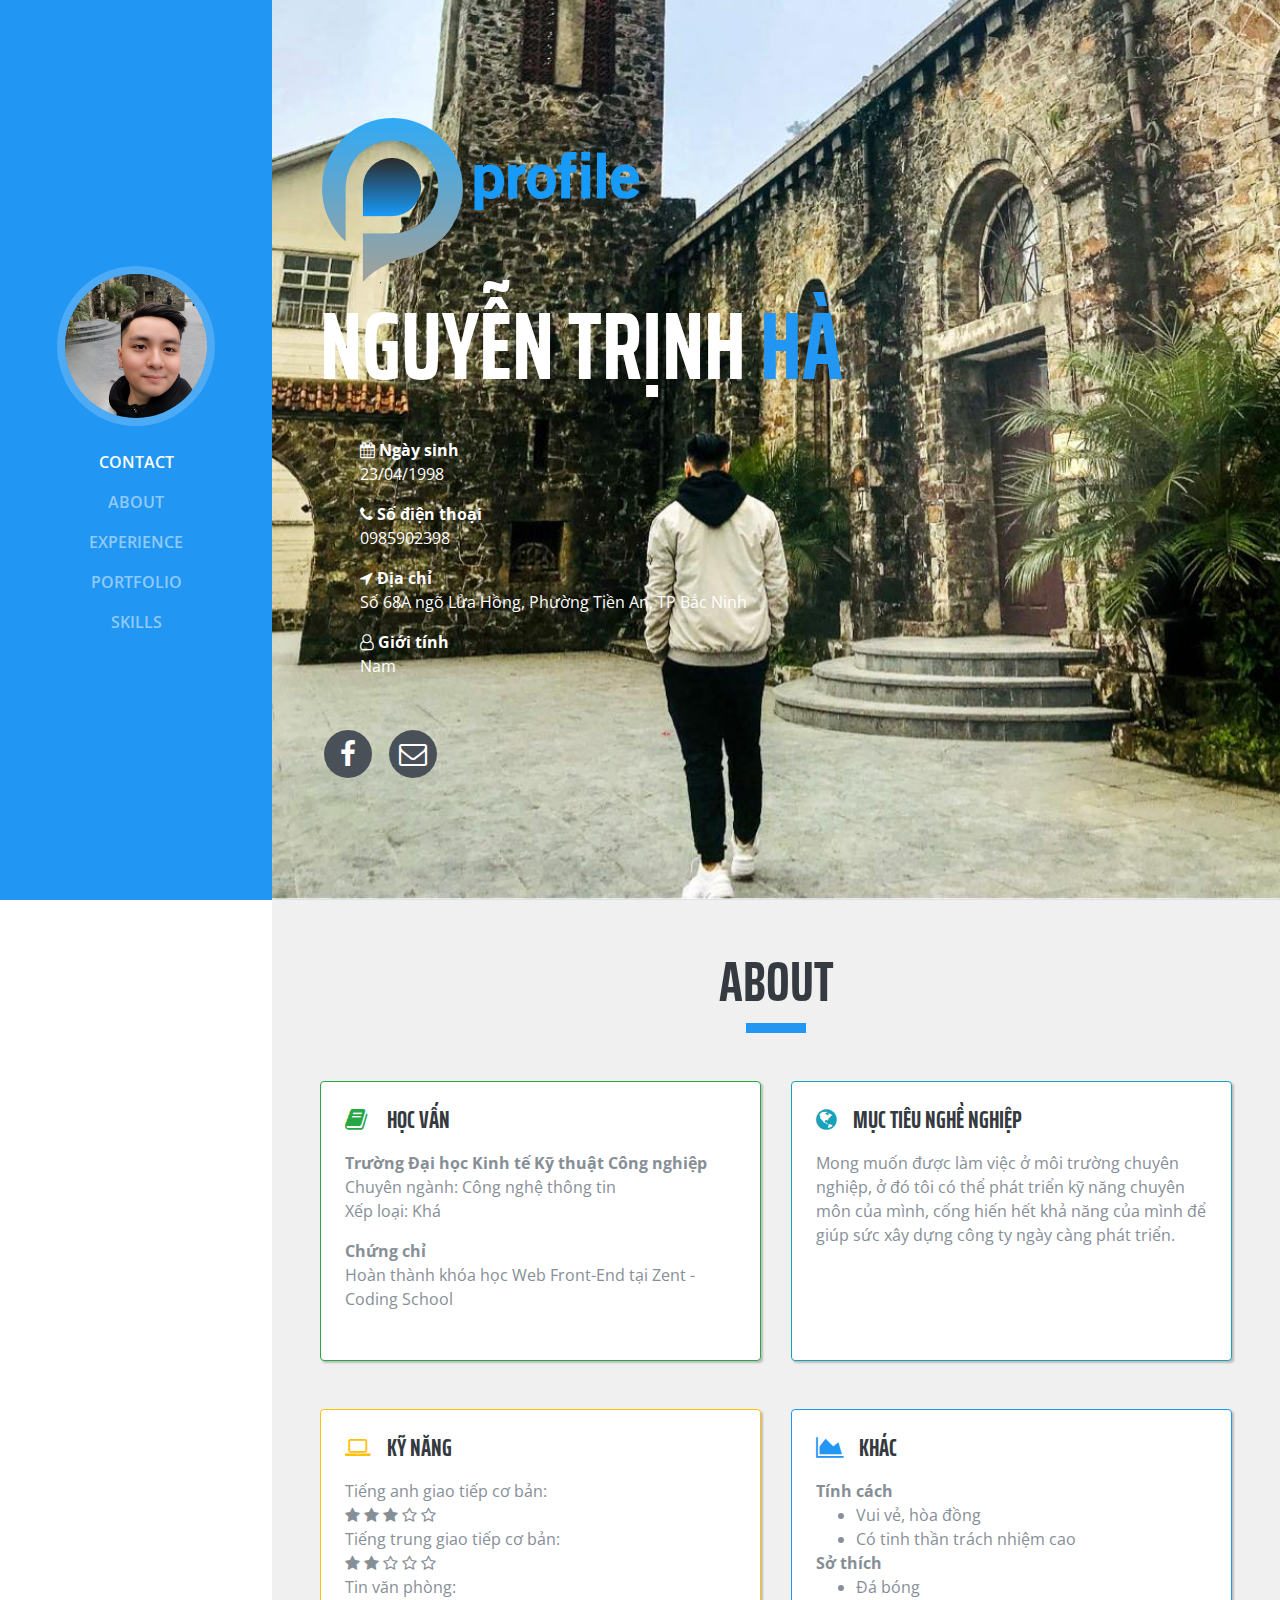
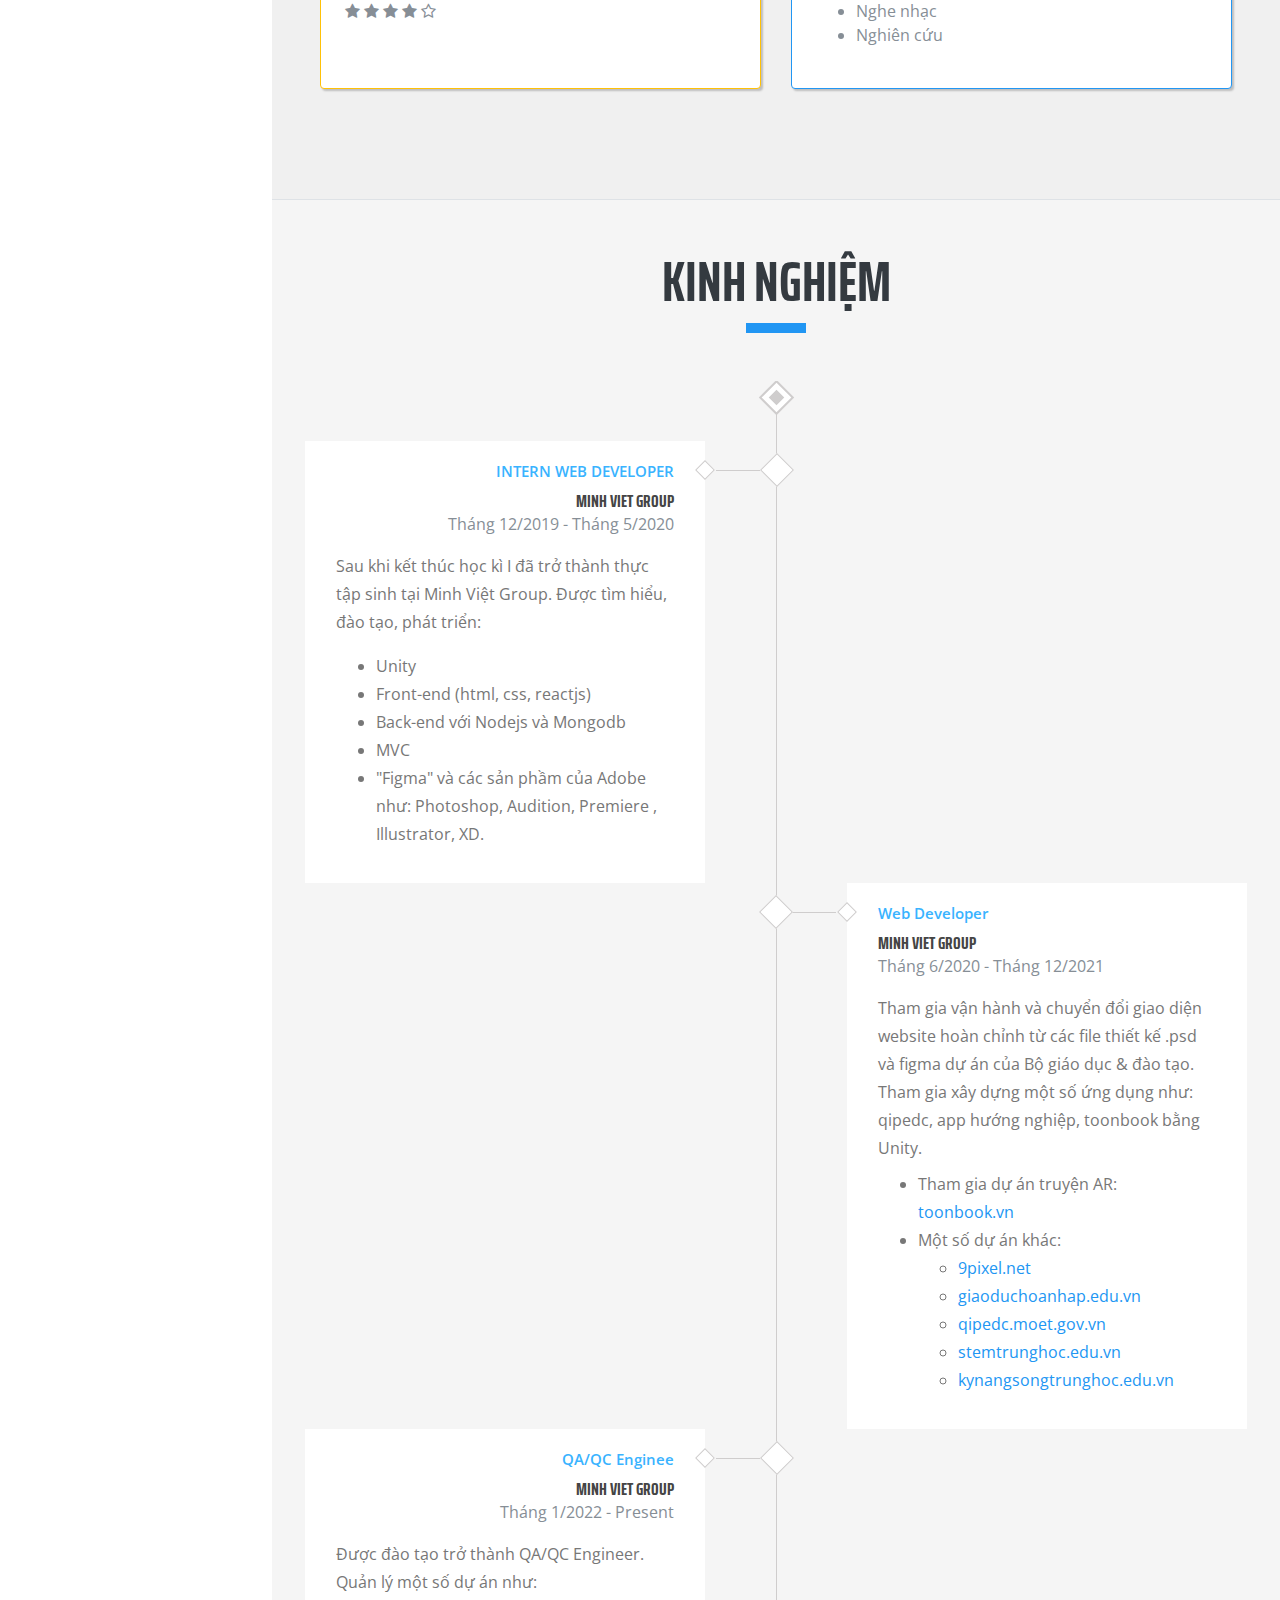
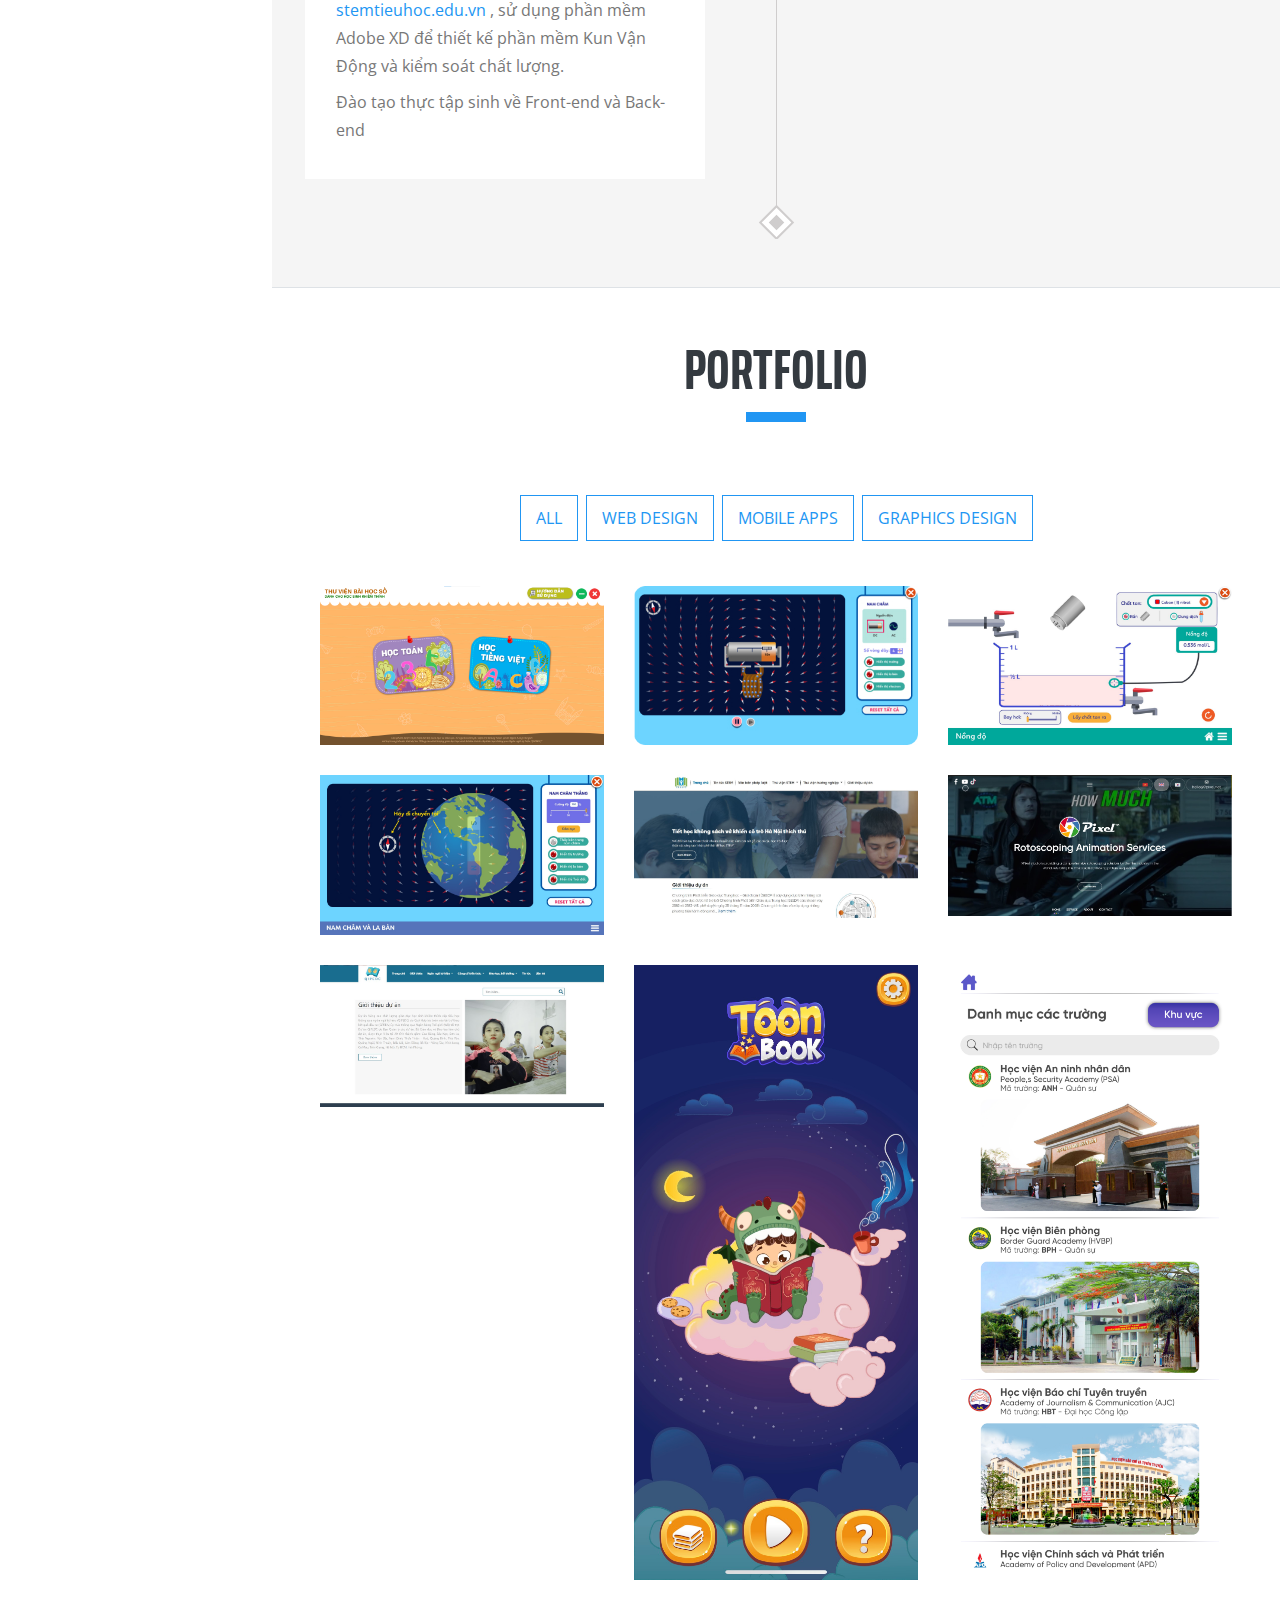
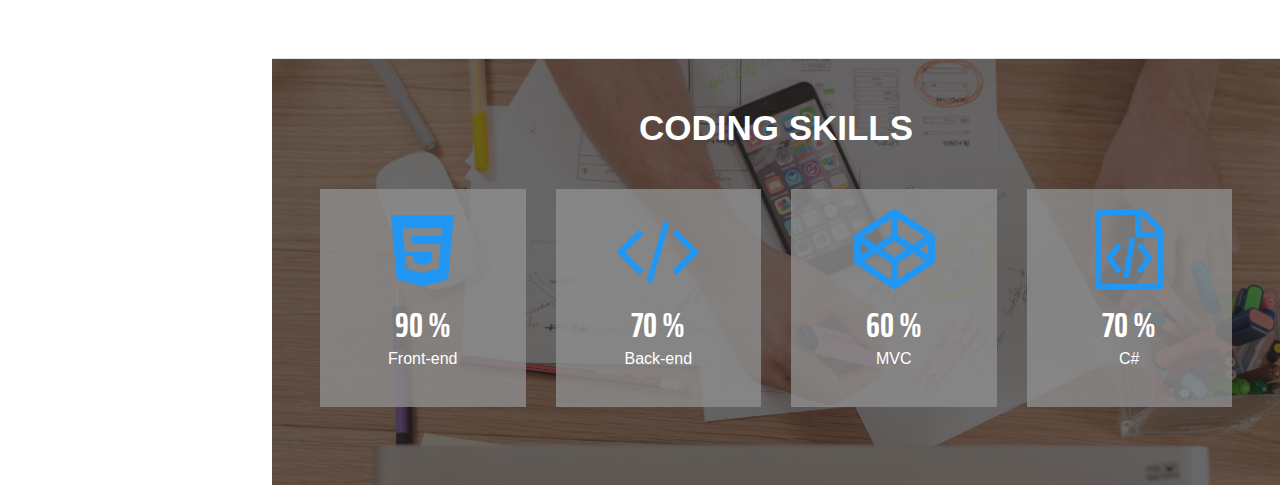
==== commit 9340271e: "Add files via upload" ====
--- a/index.html
+++ b/index.html
@@ -38,7 +38,10 @@
         <div class="collapse navbar-collapse" id="navbarSupportedContent">
             <ul class="navbar-nav">
                 <li class="nav-item">
-                    <a class="nav-link js-scroll-trigger" href="#about">About</a>
+                    <a class="nav-link js-scroll-trigger" href="#about">Contact</a>
+                </li>
+                <li class="nav-item">
+                    <a class="nav-link js-scroll-trigger" href="#awards">About</a>
                 </li>
                 <li class="nav-item">
                     <a class="nav-link js-scroll-trigger" href="#experience">Experience</a>
@@ -49,12 +52,9 @@
                 <li class="nav-item">
                     <a class="nav-link js-scroll-trigger" href="#skills">Skills</a>
                 </li>
-                <li class="nav-item">
-                    <a class="nav-link js-scroll-trigger" href="#awards">Other</a>
-                </li>
-                <li class="nav-item">
+                <!-- <li class="nav-item">
                     <a class="nav-link js-scroll-trigger" href="#contact">Contact</a>
-                </li>
+                </li> -->
             </ul>
         </div>
     </nav>
@@ -128,77 +128,171 @@
             </div>
         </section>
         <!--====================================================
+                     
                         EXPERIENCE
     ======================================================-->
-        <section class="resume-section p-3 p-lg-5 " id="experience">
+        <section class="resume-section p-3 p-lg-5 " id="awards">
+            <div class="row my-auto">
+                <div class="col-12">
+                    <h2 class="  text-center">About</h2>
+                    <!-- <h2 class="  text-center">Experience</h2> -->
+                    <div class="mb-5 heading-border"></div>
+                </div>
+                <div class="resume-item col-md-6 col-sm-12">
+                    <div class="card mx-0 p-4 mb-5" style="border-color: #28a745; box-shadow: 2px 2px 2px rgba(0, 0, 0, 0.21);">
+                        <div class="resume-content mr-auto" style="    min-height: 230px">
+                            <h4 class="mb-3"><i class="fa fa-book mr-3 text-success"></i> Học vấn</h4>
+                            <p class="mb-0"><b>Trường Đại học Kinh tế Kỹ thuật Công nghiệp</b>
+                                <p class="mb-0">Chuyên ngành: Công nghệ thông tin</p>
+                                <p class="mb-0">Xếp loại: Khá</p>
+                            </p>
+                            <p class="mb-0"><b>Chứng chỉ</b>
+                                <p class="mb-0">Hoàn thành khóa học Web Front-End tại Zent - Coding School</p>
+                            </p>
+                        </div>
+                        <!--   <div class="resume-date text-md-right">
+                            <span class="text-primary">Tháng 6/2020 - Tháng 12/2020</span>
+                        </div> -->
+                    </div>
+                </div>
+                <div class="resume-item col-md-6 col-sm-12 ">
+                    <div class="card mx-0 p-4 mb-5" style="border-color: #17a2b8; box-shadow: 2px 2px 2px rgba(0, 0, 0, 0.21);">
+                        <div class=" resume-content mr-auto" style="    min-height: 230px">
+                            <h4 class="mb-3"><i class="fa fa-globe mr-3 text-info"></i>Mục tiêu nghề nghiệp</h4>
+                            <p class="mb-0">Mong muốn được làm việc ở môi trường chuyên nghiệp, ở đó tôi có thể phát triển kỹ năng chuyên môn của mình, cống hiến hết khả năng của mình để giúp sức xây dựng công ty ngày càng phát triển. </p>
+                        </div>
+                        <!-- <div class="resume-date text-md-right">
+                            <span class="text-primary">Tháng 1/2022 - Present</span>
+                        </div> -->
+                    </div>
+                </div>
+                <div class="resume-item col-md-6 col-sm-12">
+                    <div class="card mx-0 p-4 mb-5" style="border-color: #ffc107; box-shadow: 2px 2px 2px rgba(0, 0, 0, 0.21);">
+                        <div class="resume-content mr-auto" style="    min-height: 230px">
+                            <h4 class="mb-3"><i class="fa fa-laptop mr-3 text-warning"></i>Kỹ năng</h4>
+                            <p class="mb-0">Tiếng anh giao tiếp cơ bản:
+                                <br>
+                                <i class="fa fa-star fa-1x"></i>
+                                <i class="fa fa-star fa-1x"></i>
+                                <i class="fa fa-star fa-1x"></i>
+                                <i class="fa fa-star-o fa-1x"></i>
+                                <i class="fa fa-star-o fa-1x"></i>
+                            </p>
+                            <p class="mb-0">Tiếng trung giao tiếp cơ bản:
+                                <br>
+                                <i class="fa fa-star fa-1x"></i>
+                                <i class="fa fa-star fa-1x"></i>
+                                <i class="fa fa-star-o fa-1x"></i>
+                                <i class="fa fa-star-o fa-1x"></i>
+                                <i class="fa fa-star-o fa-1x"></i>
+                            </p>
+                            <p class="mb-0">Tin văn phòng:
+                                <br>
+                                <i class="fa fa-star fa-1x"></i>
+                                <i class="fa fa-star fa-1x"></i>
+                                <i class="fa fa-star fa-1x"></i>
+                                <i class="fa fa-star fa-1x"></i>
+                                <i class="fa fa-star-o fa-1x"></i>
+                            </p>
+                        </div>
+                        <!--   <div class="resume-date text-md-right">
+                            <span class="text-primary">Tháng 1/2021 - Tháng 12/2021</span>
+                        </div> -->
+                    </div>
+                </div>
+                <div class="resume-item col-md-6 col-sm-12">
+                    <div class="card mx-0 p-4 mb-5" style="border-color: #2196f3; box-shadow: 2px 2px 2px rgba(0, 0, 0, 0.21);">
+                        <div class="resume-content mr-auto" style="    min-height: 230px">
+                            <h4 class="mb-3"><i class="fa fa-area-chart mr-3 text-primary"></i>Khác</h4>
+                            <p class="mb-0"><b>Tính cách</b>
+                            </p>
+                            <ul class="mb-0">
+                                <li>Vui vẻ, hòa đồng</li>
+                                <li>Có tinh thần trách nhiệm cao</li>
+                                <!-- <li></li> -->
+                            </ul>
+                            <p class="mb-0"><b>Sở thích</b>
+                            </p>
+                            <ul class="mb-0">
+                                <li>Đá bóng</li>
+                                <li>Nghe nhạc</li>
+                                <li>Nghiên cứu</li>
+                                <!-- <li></li> -->
+                            </ul>
+                        </div>
+                        <!--   <div class="resume-date text-md-right">
+                            <span class="text-primary">Tháng 12/2019 - Tháng 5/2020</span>
+                        </div> -->
+                    </div>
+                </div>
+            </div>
+        </section>
+        <!--====================================================
+                          Experience
+    ======================================================-->
+        <section class="resume-section p-3 p-lg-5 d-flex flex-column" id="experience">
             <div class="row my-auto">
                 <div class="col-12">
                     <h2 class="  text-center">Kinh nghiệm</h2>
-                    <!-- <h2 class="  text-center">Experience</h2> -->
                     <div class="mb-5 heading-border"></div>
                 </div>
-                <div class="resume-item col-md-6 col-sm-12 ">
-                    <div class="card mx-0 p-4 mb-5" style="border-color: #17a2b8; box-shadow: 2px 2px 2px rgba(0, 0, 0, 0.21);">
-                        <div class=" resume-content mr-auto" style="    min-height: 210px">
-                            <h4 class="mb-3"><i class="fa fa-globe mr-3 text-info"></i>QA/QC Engineer</h4>
-                            <p class="mb-0">Được đào tạo trở thành QA/QC Engineer. Quản lý một số dự án như: <a href="https://stemtieuhoc.edu.vn/">stemtieuhoc.edu.vn</a> ,
-                                sử dụng phần mềm Adobe XD để thiết kế phần mềm Kun Vận Động và kiểm soát chất lượng. </p>
-                            <p>Ngoài ra có kinh nghiệm đào tạo thực tập sinh về Front-end và Back-end</p>
-                        </div>
-                        <div class="resume-date text-md-right">
-                            <span class="text-primary">Tháng 1/2022 - Present</span>
-                        </div>
-                    </div>
-                </div>
-                <div class="resume-item col-md-6 col-sm-12">
-                    <div class="card mx-0 p-4 mb-5" style="border-color: #ffc107; box-shadow: 2px 2px 2px rgba(0, 0, 0, 0.21);">
-                        <div class="resume-content mr-auto" style="    min-height: 210px">
-                            <h4 class="mb-3"><i class="fa fa-laptop mr-3 text-warning"></i> Web Developer</h4>
-                            <ul>
-                                <li>
-                                    Được đào tạo bổ sung kiến về phần mềm "Figma" và các sản phầm của Adobe như: Photoshop, Audition, After Effects, Illustrator, XD.
-                                </li>
-                                <li>
-                                    Tham gia dự án truyện AR: <a href="https://toonbook.vn/">toonbook.vn</a>
-                                </li>
-                                <li> Một số dự án khác: <br><a href="https://giaoduchoanhap.edu.vn/">giaoduchoanhap.edu.vn</a>
-                                    <a href="https://9pixel.net/">9pixel.net</a></li>
-                            </ul>
-                        </div>
-                        <div class="resume-date text-md-right">
-                            <span class="text-primary">Tháng 1/2021 - Tháng 12/2021</span>
-                        </div>
-                    </div>
-                </div>
-                <div class="resume-item col-md-6 col-sm-12">
-                    <div class="card mx-0 p-4 mb-5" style="border-color: #28a745; box-shadow: 2px 2px 2px rgba(0, 0, 0, 0.21);">
-                        <div class="resume-content mr-auto" style="    min-height: 210px">
-                            <h4 class="mb-3"><i class="fa fa-camera mr-3 text-success"></i> Junior Web Designer</h4>
-                            <p class="mb-0">Tham gia các dự án của Bộ giáo dục & đào tạo. "QIPEDC" phần mềm dạy học dành cho trẻ khiếm thính. Game mô phỏng thí nghiệm học tập cho học sinh trung học.</p>
-                            <ul>
-                                <li><a href="https://qipedc.moet.gov.vn/">qipedc.moet.gov.vn</a></li>
-                                <li><a href="https://stemtrunghoc.edu.vn/">stemtrunghoc.edu.vn</a></li>
-                                <li><a href="https://kynangsongtrunghoc.edu.vn/">kynangsongtrunghoc.edu.vn</a></li>
-                            </ul>
-                        </div>
-                        <div class="resume-date text-md-right">
-                            <span class="text-primary">Tháng 6/2020 - Tháng 12/2020</span>
-                        </div>
-                    </div>
-                </div>
-                <div class="resume-item col-md-6 col-sm-12">
-                    <div class="card mx-0 p-4 mb-5" style="border-color: #2196f3; box-shadow: 2px 2px 2px rgba(0, 0, 0, 0.21);">
-                        <div class="resume-content mr-auto" style="    min-height: 210px">
-                            <h4 class="mb-3"><i class="fa fa-area-chart mr-3 text-primary"></i>Intern Web Developer</h4>
-                            <p>Sau khi kết thúc học kì I đã trở thành thực tập sinh tại Minh Việt Group. Được tìm hiểu, đào tạo, phát triển: </p>
-                            <ul>
+                <div class="main-award" id="award-box">
+                    <div class="award">
+                        <div class="award-icon"></div>
+                        <div class="award-content">
+                            <span class="date">INTERN WEB DEVELOPER</span>
+                            <h5 class="title mb-0">Minh Viet Group</h5>
+                            <label class="sub">
+                                Tháng 12/2019 - Tháng 5/2020
+                            </label>
+                            <p class="description text-left">
+                                Sau khi kết thúc học kì I đã trở thành thực tập sinh tại Minh Việt Group. Được tìm hiểu, đào tạo, phát triển:
+                            </p>
+                            <ul class="description text-left">
                                 <li>Unity</li>
                                 <li>Front-end (html, css, reactjs)</li>
                                 <li>Back-end với Nodejs và Mongodb</li>
+                                <li>MVC</li>
+                                <li>"Figma" và các sản phầm của Adobe như: Photoshop, Audition, Premiere , Illustrator, XD.</li>
                             </ul>
-                        </div>
-                        <div class="resume-date text-md-right">
-                            <span class="text-primary">Tháng 12/2019 - Tháng 5/2020</span>
+                            <!--    <p class="description mt-0">
+                                Xếp loại: Khá
+                            </p> -->
+                        </div>
+                    </div>
+                    <div class="award">
+                        <div class="award-icon"></div>
+                        <div class="award-content">
+                            <span class="date">Web Developer</span>
+                            <h5 class="title mb-0">Minh Viet Group</h5>
+                            <label class="sub">Tháng 6/2020 - Tháng 12/2021</label>
+                            <p class="description mb-0">
+                                Tham gia vận hành và chuyển đổi giao diện website hoàn chỉnh từ các file thiết kế .psd và figma dự án của Bộ giáo dục & đào tạo. Tham gia xây dựng một số ứng dụng như: qipedc, app hướng nghiệp, toonbook bằng Unity.
+                            </p>
+                            <ul class="description">
+                                <li>Tham gia dự án truyện AR: <a href="https://toonbook.vn/">toonbook.vn</a></li>
+                                <li>Một số dự án khác:
+                                    <ul>
+                                        <li> <a href="https://9pixel.net/">9pixel.net</a></li>
+                                        <li> <a href="https://giaoduchoanhap.edu.vn/">giaoduchoanhap.edu.vn</a></li>
+                                        <li><a href="https://qipedc.moet.gov.vn/">qipedc.moet.gov.vn</a></li>
+                                        <li><a href="https://stemtrunghoc.edu.vn/">stemtrunghoc.edu.vn</a></li>
+                                        <li><a href="https://kynangsongtrunghoc.edu.vn/">kynangsongtrunghoc.edu.vn</a></li>
+                                    </ul>
+                                </li>
+                            </ul>
+                        </div>
+                    </div>
+                    <div class="award">
+                        <div class="award-icon"></div>
+                        <div class="award-content">
+                            <span class="date">QA/QC Enginee</span>
+                            <h5 class="title mb-0">Minh Viet Group</h5>
+                            <label class="sub">Tháng 1/2022 - Present</label>
+                            <p class="description text-left mb-0">
+                                Được đào tạo trở thành QA/QC Engineer. Quản lý một số dự án như: <a href="https://stemtieuhoc.edu.vn/">stemtieuhoc.edu.vn</a> , sử dụng phần mềm Adobe XD để thiết kế phần mềm Kun Vận Động và kiểm soát chất lượng.
+                            </p>
+                            <p class="description text-left">Đào tạo thực tập sinh về Front-end và Back-end</p>
                         </div>
                     </div>
                 </div>
@@ -223,6 +317,86 @@
                 </div>
             </div>
             <div class="row my-auto">
+                <div class="col-sm-4 portfolio-item filter marketing">
+                    <a class="portfolio-link" href="#portfolioModal1" data-toggle="modal">
+                        <div class="caption-port">
+                            <div class="caption-port-content">
+                                <i class="fa fa-search-plus fa-3x"></i>
+                            </div>
+                        </div>
+                        <img class="img-fluid" src="img/portfolio/p-1.jpg" alt="">
+                    </a>
+                </div>
+                <div class="col-sm-4 portfolio-item filter marketing">
+                    <a class="portfolio-link" href="#portfolioModal2" data-toggle="modal">
+                        <div class="caption-port">
+                            <div class="caption-port-content">
+                                <i class="fa fa-search-plus fa-3x"></i>
+                            </div>
+                        </div>
+                        <img class="img-fluid" src="img/portfolio/p-2.jpg" alt="">
+                    </a>
+                </div>
+                <div class="col-sm-4 portfolio-item filter finance">
+                    <a class="portfolio-link" href="#portfolioModal3" data-toggle="modal">
+                        <div class="caption-port">
+                            <div class="caption-port-content">
+                                <i class="fa fa-search-plus fa-3x"></i>
+                            </div>
+                        </div>
+                        <img class="img-fluid" src="img/portfolio/p-10.jpg" alt="">
+                    </a>
+                </div>
+                <div class="col-sm-4 portfolio-item filter marketing">
+                    <a class="portfolio-link" href="#portfolioModal5" data-toggle="modal">
+                        <div class="caption-port">
+                            <div class="caption-port-content">
+                                <i class="fa fa-search-plus fa-3x"></i>
+                            </div>
+                        </div>
+                        <img class="img-fluid" src="img/portfolio/p-5.jpg" alt="">
+                    </a>
+                </div>
+                <div class="col-sm-4 portfolio-item filter consulting">
+                    <a class="portfolio-link" href="#portfolioModal6" data-toggle="modal">
+                        <div class="caption-port">
+                            <div class="caption-port-content">
+                                <i class="fa fa-search-plus fa-3x"></i>
+                            </div>
+                        </div>
+                        <img class="img-fluid" src="img/portfolio/p-6.jpg" alt="">
+                    </a>
+                </div>
+                <div class="col-sm-4 portfolio-item filter consulting">
+                    <a class="portfolio-link" href="#portfolioModal7" data-toggle="modal">
+                        <div class="caption-port">
+                            <div class="caption-port-content">
+                                <i class="fa fa-search-plus fa-3x"></i>
+                            </div>
+                        </div>
+                        <img class="img-fluid" src="img/portfolio/p-7.jpg" alt="">
+                    </a>
+                </div>
+                <div class="col-sm-4 portfolio-item filter consulting">
+                    <a class="portfolio-link" href="#portfolioModal8" data-toggle="modal">
+                        <div class="caption-port">
+                            <div class="caption-port-content">
+                                <i class="fa fa-search-plus fa-3x"></i>
+                            </div>
+                        </div>
+                        <img class="img-fluid" src="img/portfolio/p-8.jpg" alt="">
+                    </a>
+                </div>
+                <div class="col-sm-4 portfolio-item filter finance">
+                    <a class="portfolio-link" href="#portfolioModal9" data-toggle="modal">
+                        <div class="caption-port">
+                            <div class="caption-port-content">
+                                <i class="fa fa-search-plus fa-3x"></i>
+                            </div>
+                        </div>
+                        <img class="img-fluid" src="img/portfolio/p-9.jpg" alt="">
+                    </a>
+                </div>
                 <div class="col-sm-4 portfolio-item filter finance">
                     <a class="portfolio-link" href="#portfolioModal4" data-toggle="modal">
                         <div class="caption-port">
@@ -231,86 +405,6 @@
                             </div>
                         </div>
                         <img class="img-fluid" src="img/portfolio/p-4.jpg" alt="">
-                    </a>
-                </div>
-                <div class="col-sm-4 portfolio-item filter marketing">
-                    <a class="portfolio-link" href="#portfolioModal5" data-toggle="modal">
-                        <div class="caption-port">
-                            <div class="caption-port-content">
-                                <i class="fa fa-search-plus fa-3x"></i>
-                            </div>
-                        </div>
-                        <img class="img-fluid" src="img/portfolio/p-5.jpg" alt="">
-                    </a>
-                </div>
-                <div class="col-sm-4 portfolio-item filter consulting">
-                    <a class="portfolio-link" href="#portfolioModal6" data-toggle="modal">
-                        <div class="caption-port">
-                            <div class="caption-port-content">
-                                <i class="fa fa-search-plus fa-3x"></i>
-                            </div>
-                        </div>
-                        <img class="img-fluid" src="img/portfolio/p-6.jpg" alt="">
-                    </a>
-                </div>
-                <div class="col-sm-4 portfolio-item filter consulting">
-                    <a class="portfolio-link" href="#portfolioModal7" data-toggle="modal">
-                        <div class="caption-port">
-                            <div class="caption-port-content">
-                                <i class="fa fa-search-plus fa-3x"></i>
-                            </div>
-                        </div>
-                        <img class="img-fluid" src="img/portfolio/p-7.jpg" alt="">
-                    </a>
-                </div>
-                <div class="col-sm-4 portfolio-item filter consulting">
-                    <a class="portfolio-link" href="#portfolioModal8" data-toggle="modal">
-                        <div class="caption-port">
-                            <div class="caption-port-content">
-                                <i class="fa fa-search-plus fa-3x"></i>
-                            </div>
-                        </div>
-                        <img class="img-fluid" src="img/portfolio/p-8.jpg" alt="">
-                    </a>
-                </div>
-                <div class="col-sm-4 portfolio-item filter finance">
-                    <a class="portfolio-link" href="#portfolioModal9" data-toggle="modal">
-                        <div class="caption-port">
-                            <div class="caption-port-content">
-                                <i class="fa fa-search-plus fa-3x"></i>
-                            </div>
-                        </div>
-                        <img class="img-fluid" src="img/portfolio/p-9.jpg" alt="">
-                    </a>
-                </div>
-                <div class="col-sm-4 portfolio-item filter marketing">
-                    <a class="portfolio-link" href="#portfolioModal1" data-toggle="modal">
-                        <div class="caption-port">
-                            <div class="caption-port-content">
-                                <i class="fa fa-search-plus fa-3x"></i>
-                            </div>
-                        </div>
-                        <img class="img-fluid" src="img/portfolio/p-1.jpg" alt="">
-                    </a>
-                </div>
-                <div class="col-sm-4 portfolio-item filter marketing">
-                    <a class="portfolio-link" href="#portfolioModal2" data-toggle="modal">
-                        <div class="caption-port">
-                            <div class="caption-port-content">
-                                <i class="fa fa-search-plus fa-3x"></i>
-                            </div>
-                        </div>
-                        <img class="img-fluid" src="img/portfolio/p-2.jpg" alt="">
-                    </a>
-                </div>
-                <div class="col-sm-4 portfolio-item filter finance">
-                    <a class="portfolio-link" href="#portfolioModal3" data-toggle="modal">
-                        <div class="caption-port">
-                            <div class="caption-port-content">
-                                <i class="fa fa-search-plus fa-3x"></i>
-                            </div>
-                        </div>
-                        <img class="img-fluid" src="img/portfolio/p-3.jpg" alt="">
                     </a>
                 </div>
             </div>
@@ -355,84 +449,10 @@
             </div>
         </section>
         <!--====================================================
-                           AWARDS
-    ======================================================-->
-        <section class="resume-section p-3 p-lg-5 d-flex flex-column" id="awards">
-            <div class="row my-auto">
-                <div class="col-12">
-                    <h2 class="  text-center">Other</h2>
-                    <div class="mb-5 heading-border"></div>
-                </div>
-                <div class="main-award" id="award-box">
-                    <div class="award">
-                        <div class="award-icon"></div>
-                        <div class="award-content">
-                            <span class="date">Trình độ học vấn</span>
-                            <h5 class="title">Đại học kinh tế - kĩ thuật công nghiệp hà nội</h5>
-                            <p class="description mb-0">
-                                Ngành học: Công nghệ thông tin
-                            </p>
-                            <p class="description mt-0">
-                                Xếp loại: Khá
-                            </p>
-                        </div>
-                    </div>
-                    <div class="award">
-                        <div class="award-icon"></div>
-                        <div class="award-content">
-                            <span class="date">Ngoại ngữ</span>
-                            <h5 class="title">Tiếng Anh</h5>
-                            <p class="description">
-                                <i class="fa fa-star fa-1x"></i>
-                                <i class="fa fa-star fa-1x"></i>
-                                <i class="fa fa-star fa-1x"></i>
-                                <i class="fa fa-star-o fa-1x"></i>
-                                <i class="fa fa-star-o fa-1x"></i>
-                            </p>
-                            <h5 class="title">Tiếng Trung </h5>
-                            <p class="description">
-                                <i class="fa fa-star fa-1x"></i>
-                                <i class="fa fa-star fa-1x"></i>
-                                <i class="fa fa-star-o fa-1x"></i>
-                                <i class="fa fa-star-o fa-1x"></i>
-                                <i class="fa fa-star-o fa-1x"></i>
-                            </p>
-                        </div>
-                    </div>
-                    <div class="award">
-                        <div class="award-icon"></div>
-                        <div class="award-content">
-                            <span class="date">Tin học văn phòng</span>
-                            <h5 class="title">Microsoft</h5>
-                            <p class="description">
-                                <i class="fa fa-star fa-1x"></i>
-                                <i class="fa fa-star fa-1x"></i>
-                                <i class="fa fa-star fa-1x"></i>
-                                <i class="fa fa-star fa-1x"></i>
-                                <i class="fa fa-star-o fa-1x"></i>
-                            </p>
-                        </div>
-                    </div>
-                    <div class="award">
-                        <div class="award-icon"></div>
-                        <div class="award-content">
-                            <span class="date">Sở thích</span>
-                            <h5 class="title">Microsoft</h5>
-                            <!--  <p class="description">Nghe nhạc</p>
-                            <p class="description">Đá bóng</p>
-                            <p class="description">Thị trường tài chính</p> -->
-                            <p class="description">
-                                Lorem ipsum dolor sit amet, consectetur adipiscing elit. Vestibulum mattis felis vitae risus pulvinar tincidunt. Nam ac venenatis enim. Aenean hendrerit justo sed.
-                            </p>
-                        </div>
-                    </div>
-                </div>
-            </div>
-        </section>
-        <!--====================================================
+    
                           CONTACT
     ======================================================-->
-        <section class="resume-section p-3 p-lg-5 d-flex flex-column">
+        <!--  <section class="resume-section p-3 p-lg-5 d-flex flex-column">
             <div class="row my-auto" id="contact">
                 <div class="col-md-8">
                     <div class="contact-cont">
@@ -487,7 +507,7 @@
                     <iframe src="https://www.google.com/maps/embed?pb=!1m10!1m8!1m3!1d6030.418742494061!2d-111.34563870463673!3d26.01036670629853!3m2!1i1024!2i768!4f13.1!5e0!3m2!1ses-419!2smx!4v1471908546569" width="600" height="450" frameborder="0" style="border:0" allowfullscreen></iframe>
                 </div>
             </div>
-        </section>
+        </section> -->
     </div>
     <!--====================================================
                     PORTFOLIO MODALS
@@ -613,7 +633,7 @@
                             </div>
                             <div class="row">
                                 <div class="col-md-6">
-                                    <img class="img-fluid img-centered" src="img/portfolio/p-3.jpg" alt="">
+                                    <img class="img-fluid img-centered" src="img/portfolio/p-10.jpg" alt="">
                                 </div>
                                 <div class="col-md-6">
                                     <p>Our new Project every processes had become fragmented; meaning quality and service were inconsistent. This lack of standardization was adversely impacting operating costs, productivity and customer satisfaction. For several years now Payfast has worked strategically with innovations as a means of developing new solutions, products and services. In line with this vision, Success was approached to find new payments solutions to offer Payfast customers on their website, including open invoice and partial payments options.</p>
--- a/css/devicons/css/devicons.min.css
+++ b/css/devicons/css/devicons.min.css
@@ -0,0 +1,4 @@
+/*!
+ *  Devicons 1.8.0 made by Theodore Vorillas / http://vorillaz.com 
+ */
+@font-face{font-family:devicons;src:url(../fonts/devicons.eot?xqxft6);src:url(../fonts/devicons.eot?#iefixxqxft6) format("embedded-opentype"),url(../fonts/devicons.woff?xqxft6) format("woff"),url(../fonts/devicons.ttf?xqxft6) format("truetype"),url(../fonts/devicons.svg?xqxft6#devicons) format("svg");font-weight:400;font-style:normal}.devicons{font-family:devicons;speak:none;font-style:normal;font-weight:400;font-variant:normal;text-transform:none;line-height:1;-webkit-font-smoothing:antialiased;-moz-osx-font-smoothing:grayscale}.devicons-git:before{content:"\e602"}.devicons-git_compare:before{content:"\e628"}.devicons-git_branch:before{content:"\e625"}.devicons-git_commit:before{content:"\e629"}.devicons-git_pull_request:before{content:"\e626"}.devicons-git_merge:before{content:"\e627"}.devicons-bitbucket:before{content:"\e603"}.devicons-github_alt:before{content:"\e608"}.devicons-github_badge:before{content:"\e609"}.devicons-github:before{content:"\e60a"}.devicons-github_full:before{content:"\e617"}.devicons-java:before{content:"\e638"}.devicons-ruby:before{content:"\e639"}.devicons-scala:before{content:"\e637"}.devicons-python:before{content:"\e63c"}.devicons-go:before{content:"\e624"}.devicons-ruby_on_rails:before{content:"\e63b"}.devicons-django:before{content:"\e61d"}.devicons-markdown:before{content:"\e63e"}.devicons-php:before{content:"\e63d"}.devicons-mysql:before{content:"\e604"}.devicons-streamline:before{content:"\e605"}.devicons-database:before{content:"\e606"}.devicons-laravel:before{content:"\e63f"}.devicons-javascript:before{content:"\e64e"}.devicons-angular:before{content:"\e653"}.devicons-backbone:before{content:"\e652"}.devicons-coffeescript:before{content:"\e651"}.devicons-jquery:before{content:"\e650"}.devicons-modernizr:before{content:"\e620"}.devicons-jquery_ui:before{content:"\e654"}.devicons-ember:before{content:"\e61b"}.devicons-dojo:before{content:"\e61c"}.devicons-nodejs:before{content:"\e619"}.devicons-nodejs_small:before{content:"\e618"}.devicons-javascript_shield:before{content:"\e64f"}.devicons-bootstrap:before{content:"\e647"}.devicons-sass:before{content:"\e64b"}.devicons-css3_full:before{content:"\e64a"}.devicons-css3:before{content:"\e649"}.devicons-html5:before{content:"\e636"}.devicons-html5_multimedia:before{content:"\e632"}.devicons-html5_device_access:before{content:"\e633"}.devicons-html5_3d_effects:before{content:"\e635"}.devicons-html5_connectivity:before{content:"\e634"}.devicons-ghost_small:before{content:"\e614"}.devicons-ghost:before{content:"\e61f"}.devicons-magento:before{content:"\e640"}.devicons-joomla:before{content:"\e641"}.devicons-jekyll_small:before{content:"\e60d"}.devicons-drupal:before{content:"\e642"}.devicons-wordpress:before{content:"\e60b"}.devicons-grunt:before{content:"\e64c"}.devicons-bower:before{content:"\e64d"}.devicons-npm:before{content:"\e61e"}.devicons-yahoo_small:before{content:"\e62b"}.devicons-yahoo:before{content:"\e615"}.devicons-bing_small:before{content:"\e600"}.devicons-windows:before{content:"\e60f"}.devicons-linux:before{content:"\e612"}.devicons-ubuntu:before{content:"\e63a"}.devicons-android:before{content:"\e60e"}.devicons-apple:before{content:"\e611"}.devicons-appstore:before{content:"\e613"}.devicons-phonegap:before{content:"\e630"}.devicons-blackberry:before{content:"\e623"}.devicons-stackoverflow:before{content:"\e610"}.devicons-techcrunch:before{content:"\e62c"}.devicons-codrops:before{content:"\e62f"}.devicons-css_tricks:before{content:"\e601"}.devicons-smashing_magazine:before{content:"\e62d"}.devicons-netmagazine:before{content:"\e62e"}.devicons-codepen:before{content:"\e616"}.devicons-cssdeck:before{content:"\e62a"}.devicons-hackernews:before{content:"\e61a"}.devicons-dropbox:before{content:"\e607"}.devicons-google_drive:before{content:"\e631"}.devicons-visualstudio:before{content:"\e60c"}.devicons-unity_small:before{content:"\e621"}.devicons-raspberry_pi:before{content:"\e622"}.devicons-chrome:before{content:"\e643"}.devicons-ie:before{content:"\e644"}.devicons-firefox:before{content:"\e645"}.devicons-opera:before{content:"\e646"}.devicons-safari:before{content:"\e648"}.devicons-swift:before{content:"\e655"}.devicons-symfony:before{content:"\e656"}.devicons-symfony_badge:before{content:"\e657"}.devicons-less:before{content:"\e658"}.devicons-stylus:before{content:"\e659"}.devicons-trello:before{content:"\e65a"}.devicons-atlassian:before{content:"\e65b"}.devicons-jira:before{content:"\e65c"}.devicons-envato:before{content:"\e65d"}.devicons-snap_svg:before{content:"\e65e"}.devicons-raphael:before{content:"\e65f"}.devicons-google_analytics:before{content:"\e660"}.devicons-compass:before{content:"\e661"}.devicons-onedrive:before{content:"\e662"}.devicons-gulp:before{content:"\e663"}.devicons-atom:before{content:"\e664"}.devicons-cisco:before{content:"\e665"}.devicons-nancy:before{content:"\e666"}.devicons-clojure:before{content:"\e668"}.devicons-clojure_alt:before{content:"\e66a"}.devicons-perl:before{content:"\e669"}.devicons-celluloid:before{content:"\e66b"}.devicons-w3c:before{content:"\e66c"}.devicons-redis:before{content:"\e66d"}.devicons-postgresql:before{content:"\e66e"}.devicons-webplatform:before{content:"\e66f"}.devicons-jenkins:before{content:"\e667"}.devicons-requirejs:before{content:"\e670"}.devicons-opensource:before{content:"\e671"}.devicons-typo3:before{content:"\e672"}.devicons-uikit:before{content:"\e673"}.devicons-doctrine:before{content:"\e674"}.devicons-groovy:before{content:"\e675"}.devicons-nginx:before{content:"\e676"}.devicons-haskell:before{content:"\e677"}.devicons-zend:before{content:"\e678"}.devicons-gnu:before{content:"\e679"}.devicons-yeoman:before{content:"\e67a"}.devicons-heroku:before{content:"\e67b"}.devicons-debian:before{content:"\e67d"}.devicons-travis:before{content:"\e67e"}.devicons-dotnet:before{content:"\e67f"}.devicons-codeigniter:before{content:"\e680"}.devicons-javascript_badge:before{content:"\e681"}.devicons-yii:before{content:"\e682"}.devicons-msql_server:before{content:"\e67c"}.devicons-composer:before{content:"\e683"}.devicons-krakenjs_badge:before{content:"\e684"}.devicons-krakenjs:before{content:"\e685"}.devicons-mozilla:before{content:"\e686"}.devicons-firebase:before{content:"\e687"}.devicons-sizzlejs:before{content:"\e688"}.devicons-creativecommons:before{content:"\e689"}.devicons-creativecommons_badge:before{content:"\e68a"}.devicons-mitlicence:before{content:"\e68b"}.devicons-senchatouch:before{content:"\e68c"}.devicons-bugsense:before{content:"\e68d"}.devicons-extjs:before{content:"\e68e"}.devicons-mootools_badge:before{content:"\e68f"}.devicons-mootools:before{content:"\e690"}.devicons-ruby_rough:before{content:"\e691"}.devicons-komodo:before{content:"\e692"}.devicons-coda:before{content:"\e693"}.devicons-bintray:before{content:"\e694"}.devicons-terminal:before{content:"\e695"}.devicons-code:before{content:"\e696"}.devicons-responsive:before{content:"\e697"}.devicons-dart:before{content:"\e698"}.devicons-aptana:before{content:"\e699"}.devicons-mailchimp:before{content:"\e69a"}.devicons-netbeans:before{content:"\e69b"}.devicons-dreamweaver:before{content:"\e69c"}.devicons-brackets:before{content:"\e69d"}.devicons-eclipse:before{content:"\e69e"}.devicons-cloud9:before{content:"\e69f"}.devicons-scrum:before{content:"\e6a0"}.devicons-prolog:before{content:"\e6a1"}.devicons-terminal_badge:before{content:"\e6a2"}.devicons-code_badge:before{content:"\e6a3"}.devicons-mongodb:before{content:"\e6a4"}.devicons-meteor:before{content:"\e6a5"}.devicons-meteorfull:before{content:"\e6a6"}.devicons-fsharp:before{content:"\e6a7"}.devicons-rust:before{content:"\e6a8"}.devicons-ionic:before{content:"\e6a9"}.devicons-sublime:before{content:"\e6aa"}.devicons-appcelerator:before{content:"\e6ab"}.devicons-asterisk:before{content:"\e6ac"}.devicons-aws:before{content:"\e6ad"}.devicons-digital-ocean:before{content:"\e6ae"}.devicons-dlang:before{content:"\e6af"}.devicons-docker:before{content:"\e6b0"}.devicons-erlang:before{content:"\e6b1"}.devicons-google-cloud-platform:before{content:"\e6b2"}.devicons-grails:before{content:"\e6b3"}.devicons-illustrator:before{content:"\e6b4"}.devicons-intellij:before{content:"\e6b5"}.devicons-materializecss:before{content:"\e6b6"}.devicons-openshift:before{content:"\e6b7"}.devicons-photoshop:before{content:"\e6b8"}.devicons-rackspace:before{content:"\e6b9"}.devicons-react:before{content:"\e6ba"}.devicons-redhat:before{content:"\e6bb"}.devicons-scriptcs:before{content:"\e6bc"}.devicons-sqllite:before{content:"\e6c4"}.devicons-vim:before{content:"\e6c5"}--- a/css/simple-line-icons/css/simple-line-icons.css
+++ b/css/simple-line-icons/css/simple-line-icons.css
@@ -0,0 +1,778 @@
+@font-face {
+  font-family: 'simple-line-icons';
+  src: url('../fonts/Simple-Line-Icons.eot?v=2.4.0');
+  src: url('../fonts/Simple-Line-Icons.eot?v=2.4.0#iefix') format('embedded-opentype'), url('../fonts/Simple-Line-Icons.woff2?v=2.4.0') format('woff2'), url('../fonts/Simple-Line-Icons.ttf?v=2.4.0') format('truetype'), url('../fonts/Simple-Line-Icons.woff?v=2.4.0') format('woff'), url('../fonts/Simple-Line-Icons.svg?v=2.4.0#simple-line-icons') format('svg');
+  font-weight: normal;
+  font-style: normal;
+}
+/*
+ Use the following CSS code if you want to have a class per icon.
+ Instead of a list of all class selectors, you can use the generic [class*="icon-"] selector, but it's slower:
+*/
+.icon-user,
+.icon-people,
+.icon-user-female,
+.icon-user-follow,
+.icon-user-following,
+.icon-user-unfollow,
+.icon-login,
+.icon-logout,
+.icon-emotsmile,
+.icon-phone,
+.icon-call-end,
+.icon-call-in,
+.icon-call-out,
+.icon-map,
+.icon-location-pin,
+.icon-direction,
+.icon-directions,
+.icon-compass,
+.icon-layers,
+.icon-menu,
+.icon-list,
+.icon-options-vertical,
+.icon-options,
+.icon-arrow-down,
+.icon-arrow-left,
+.icon-arrow-right,
+.icon-arrow-up,
+.icon-arrow-up-circle,
+.icon-arrow-left-circle,
+.icon-arrow-right-circle,
+.icon-arrow-down-circle,
+.icon-check,
+.icon-clock,
+.icon-plus,
+.icon-minus,
+.icon-close,
+.icon-event,
+.icon-exclamation,
+.icon-organization,
+.icon-trophy,
+.icon-screen-smartphone,
+.icon-screen-desktop,
+.icon-plane,
+.icon-notebook,
+.icon-mustache,
+.icon-mouse,
+.icon-magnet,
+.icon-energy,
+.icon-disc,
+.icon-cursor,
+.icon-cursor-move,
+.icon-crop,
+.icon-chemistry,
+.icon-speedometer,
+.icon-shield,
+.icon-screen-tablet,
+.icon-magic-wand,
+.icon-hourglass,
+.icon-graduation,
+.icon-ghost,
+.icon-game-controller,
+.icon-fire,
+.icon-eyeglass,
+.icon-envelope-open,
+.icon-envelope-letter,
+.icon-bell,
+.icon-badge,
+.icon-anchor,
+.icon-wallet,
+.icon-vector,
+.icon-speech,
+.icon-puzzle,
+.icon-printer,
+.icon-present,
+.icon-playlist,
+.icon-pin,
+.icon-picture,
+.icon-handbag,
+.icon-globe-alt,
+.icon-globe,
+.icon-folder-alt,
+.icon-folder,
+.icon-film,
+.icon-feed,
+.icon-drop,
+.icon-drawer,
+.icon-docs,
+.icon-doc,
+.icon-diamond,
+.icon-cup,
+.icon-calculator,
+.icon-bubbles,
+.icon-briefcase,
+.icon-book-open,
+.icon-basket-loaded,
+.icon-basket,
+.icon-bag,
+.icon-action-undo,
+.icon-action-redo,
+.icon-wrench,
+.icon-umbrella,
+.icon-trash,
+.icon-tag,
+.icon-support,
+.icon-frame,
+.icon-size-fullscreen,
+.icon-size-actual,
+.icon-shuffle,
+.icon-share-alt,
+.icon-share,
+.icon-rocket,
+.icon-question,
+.icon-pie-chart,
+.icon-pencil,
+.icon-note,
+.icon-loop,
+.icon-home,
+.icon-grid,
+.icon-graph,
+.icon-microphone,
+.icon-music-tone-alt,
+.icon-music-tone,
+.icon-earphones-alt,
+.icon-earphones,
+.icon-equalizer,
+.icon-like,
+.icon-dislike,
+.icon-control-start,
+.icon-control-rewind,
+.icon-control-play,
+.icon-control-pause,
+.icon-control-forward,
+.icon-control-end,
+.icon-volume-1,
+.icon-volume-2,
+.icon-volume-off,
+.icon-calendar,
+.icon-bulb,
+.icon-chart,
+.icon-ban,
+.icon-bubble,
+.icon-camrecorder,
+.icon-camera,
+.icon-cloud-download,
+.icon-cloud-upload,
+.icon-envelope,
+.icon-eye,
+.icon-flag,
+.icon-heart,
+.icon-info,
+.icon-key,
+.icon-link,
+.icon-lock,
+.icon-lock-open,
+.icon-magnifier,
+.icon-magnifier-add,
+.icon-magnifier-remove,
+.icon-paper-clip,
+.icon-paper-plane,
+.icon-power,
+.icon-refresh,
+.icon-reload,
+.icon-settings,
+.icon-star,
+.icon-symbol-female,
+.icon-symbol-male,
+.icon-target,
+.icon-credit-card,
+.icon-paypal,
+.icon-social-tumblr,
+.icon-social-twitter,
+.icon-social-facebook,
+.icon-social-instagram,
+.icon-social-linkedin,
+.icon-social-pinterest,
+.icon-social-github,
+.icon-social-google,
+.icon-social-reddit,
+.icon-social-skype,
+.icon-social-dribbble,
+.icon-social-behance,
+.icon-social-foursqare,
+.icon-social-soundcloud,
+.icon-social-spotify,
+.icon-social-stumbleupon,
+.icon-social-youtube,
+.icon-social-dropbox,
+.icon-social-vkontakte,
+.icon-social-steam {
+  font-family: 'simple-line-icons';
+  speak: none;
+  font-style: normal;
+  font-weight: normal;
+  font-variant: normal;
+  text-transform: none;
+  line-height: 1;
+  /* Better Font Rendering =========== */
+  -webkit-font-smoothing: antialiased;
+  -moz-osx-font-smoothing: grayscale;
+}
+.icon-user:before {
+  content: "\e005";
+}
+.icon-people:before {
+  content: "\e001";
+}
+.icon-user-female:before {
+  content: "\e000";
+}
+.icon-user-follow:before {
+  content: "\e002";
+}
+.icon-user-following:before {
+  content: "\e003";
+}
+.icon-user-unfollow:before {
+  content: "\e004";
+}
+.icon-login:before {
+  content: "\e066";
+}
+.icon-logout:before {
+  content: "\e065";
+}
+.icon-emotsmile:before {
+  content: "\e021";
+}
+.icon-phone:before {
+  content: "\e600";
+}
+.icon-call-end:before {
+  content: "\e048";
+}
+.icon-call-in:before {
+  content: "\e047";
+}
+.icon-call-out:before {
+  content: "\e046";
+}
+.icon-map:before {
+  content: "\e033";
+}
+.icon-location-pin:before {
+  content: "\e096";
+}
+.icon-direction:before {
+  content: "\e042";
+}
+.icon-directions:before {
+  content: "\e041";
+}
+.icon-compass:before {
+  content: "\e045";
+}
+.icon-layers:before {
+  content: "\e034";
+}
+.icon-menu:before {
+  content: "\e601";
+}
+.icon-list:before {
+  content: "\e067";
+}
+.icon-options-vertical:before {
+  content: "\e602";
+}
+.icon-options:before {
+  content: "\e603";
+}
+.icon-arrow-down:before {
+  content: "\e604";
+}
+.icon-arrow-left:before {
+  content: "\e605";
+}
+.icon-arrow-right:before {
+  content: "\e606";
+}
+.icon-arrow-up:before {
+  content: "\e607";
+}
+.icon-arrow-up-circle:before {
+  content: "\e078";
+}
+.icon-arrow-left-circle:before {
+  content: "\e07a";
+}
+.icon-arrow-right-circle:before {
+  content: "\e079";
+}
+.icon-arrow-down-circle:before {
+  content: "\e07b";
+}
+.icon-check:before {
+  content: "\e080";
+}
+.icon-clock:before {
+  content: "\e081";
+}
+.icon-plus:before {
+  content: "\e095";
+}
+.icon-minus:before {
+  content: "\e615";
+}
+.icon-close:before {
+  content: "\e082";
+}
+.icon-event:before {
+  content: "\e619";
+}
+.icon-exclamation:before {
+  content: "\e617";
+}
+.icon-organization:before {
+  content: "\e616";
+}
+.icon-trophy:before {
+  content: "\e006";
+}
+.icon-screen-smartphone:before {
+  content: "\e010";
+}
+.icon-screen-desktop:before {
+  content: "\e011";
+}
+.icon-plane:before {
+  content: "\e012";
+}
+.icon-notebook:before {
+  content: "\e013";
+}
+.icon-mustache:before {
+  content: "\e014";
+}
+.icon-mouse:before {
+  content: "\e015";
+}
+.icon-magnet:before {
+  content: "\e016";
+}
+.icon-energy:before {
+  content: "\e020";
+}
+.icon-disc:before {
+  content: "\e022";
+}
+.icon-cursor:before {
+  content: "\e06e";
+}
+.icon-cursor-move:before {
+  content: "\e023";
+}
+.icon-crop:before {
+  content: "\e024";
+}
+.icon-chemistry:before {
+  content: "\e026";
+}
+.icon-speedometer:before {
+  content: "\e007";
+}
+.icon-shield:before {
+  content: "\e00e";
+}
+.icon-screen-tablet:before {
+  content: "\e00f";
+}
+.icon-magic-wand:before {
+  content: "\e017";
+}
+.icon-hourglass:before {
+  content: "\e018";
+}
+.icon-graduation:before {
+  content: "\e019";
+}
+.icon-ghost:before {
+  content: "\e01a";
+}
+.icon-game-controller:before {
+  content: "\e01b";
+}
+.icon-fire:before {
+  content: "\e01c";
+}
+.icon-eyeglass:before {
+  content: "\e01d";
+}
+.icon-envelope-open:before {
+  content: "\e01e";
+}
+.icon-envelope-letter:before {
+  content: "\e01f";
+}
+.icon-bell:before {
+  content: "\e027";
+}
+.icon-badge:before {
+  content: "\e028";
+}
+.icon-anchor:before {
+  content: "\e029";
+}
+.icon-wallet:before {
+  content: "\e02a";
+}
+.icon-vector:before {
+  content: "\e02b";
+}
+.icon-speech:before {
+  content: "\e02c";
+}
+.icon-puzzle:before {
+  content: "\e02d";
+}
+.icon-printer:before {
+  content: "\e02e";
+}
+.icon-present:before {
+  content: "\e02f";
+}
+.icon-playlist:before {
+  content: "\e030";
+}
+.icon-pin:before {
+  content: "\e031";
+}
+.icon-picture:before {
+  content: "\e032";
+}
+.icon-handbag:before {
+  content: "\e035";
+}
+.icon-globe-alt:before {
+  content: "\e036";
+}
+.icon-globe:before {
+  content: "\e037";
+}
+.icon-folder-alt:before {
+  content: "\e039";
+}
+.icon-folder:before {
+  content: "\e089";
+}
+.icon-film:before {
+  content: "\e03a";
+}
+.icon-feed:before {
+  content: "\e03b";
+}
+.icon-drop:before {
+  content: "\e03e";
+}
+.icon-drawer:before {
+  content: "\e03f";
+}
+.icon-docs:before {
+  content: "\e040";
+}
+.icon-doc:before {
+  content: "\e085";
+}
+.icon-diamond:before {
+  content: "\e043";
+}
+.icon-cup:before {
+  content: "\e044";
+}
+.icon-calculator:before {
+  content: "\e049";
+}
+.icon-bubbles:before {
+  content: "\e04a";
+}
+.icon-briefcase:before {
+  content: "\e04b";
+}
+.icon-book-open:before {
+  content: "\e04c";
+}
+.icon-basket-loaded:before {
+  content: "\e04d";
+}
+.icon-basket:before {
+  content: "\e04e";
+}
+.icon-bag:before {
+  content: "\e04f";
+}
+.icon-action-undo:before {
+  content: "\e050";
+}
+.icon-action-redo:before {
+  content: "\e051";
+}
+.icon-wrench:before {
+  content: "\e052";
+}
+.icon-umbrella:before {
+  content: "\e053";
+}
+.icon-trash:before {
+  content: "\e054";
+}
+.icon-tag:before {
+  content: "\e055";
+}
+.icon-support:before {
+  content: "\e056";
+}
+.icon-frame:before {
+  content: "\e038";
+}
+.icon-size-fullscreen:before {
+  content: "\e057";
+}
+.icon-size-actual:before {
+  content: "\e058";
+}
+.icon-shuffle:before {
+  content: "\e059";
+}
+.icon-share-alt:before {
+  content: "\e05a";
+}
+.icon-share:before {
+  content: "\e05b";
+}
+.icon-rocket:before {
+  content: "\e05c";
+}
+.icon-question:before {
+  content: "\e05d";
+}
+.icon-pie-chart:before {
+  content: "\e05e";
+}
+.icon-pencil:before {
+  content: "\e05f";
+}
+.icon-note:before {
+  content: "\e060";
+}
+.icon-loop:before {
+  content: "\e064";
+}
+.icon-home:before {
+  content: "\e069";
+}
+.icon-grid:before {
+  content: "\e06a";
+}
+.icon-graph:before {
+  content: "\e06b";
+}
+.icon-microphone:before {
+  content: "\e063";
+}
+.icon-music-tone-alt:before {
+  content: "\e061";
+}
+.icon-music-tone:before {
+  content: "\e062";
+}
+.icon-earphones-alt:before {
+  content: "\e03c";
+}
+.icon-earphones:before {
+  content: "\e03d";
+}
+.icon-equalizer:before {
+  content: "\e06c";
+}
+.icon-like:before {
+  content: "\e068";
+}
+.icon-dislike:before {
+  content: "\e06d";
+}
+.icon-control-start:before {
+  content: "\e06f";
+}
+.icon-control-rewind:before {
+  content: "\e070";
+}
+.icon-control-play:before {
+  content: "\e071";
+}
+.icon-control-pause:before {
+  content: "\e072";
+}
+.icon-control-forward:before {
+  content: "\e073";
+}
+.icon-control-end:before {
+  content: "\e074";
+}
+.icon-volume-1:before {
+  content: "\e09f";
+}
+.icon-volume-2:before {
+  content: "\e0a0";
+}
+.icon-volume-off:before {
+  content: "\e0a1";
+}
+.icon-calendar:before {
+  content: "\e075";
+}
+.icon-bulb:before {
+  content: "\e076";
+}
+.icon-chart:before {
+  content: "\e077";
+}
+.icon-ban:before {
+  content: "\e07c";
+}
+.icon-bubble:before {
+  content: "\e07d";
+}
+.icon-camrecorder:before {
+  content: "\e07e";
+}
+.icon-camera:before {
+  content: "\e07f";
+}
+.icon-cloud-download:before {
+  content: "\e083";
+}
+.icon-cloud-upload:before {
+  content: "\e084";
+}
+.icon-envelope:before {
+  content: "\e086";
+}
+.icon-eye:before {
+  content: "\e087";
+}
+.icon-flag:before {
+  content: "\e088";
+}
+.icon-heart:before {
+  content: "\e08a";
+}
+.icon-info:before {
+  content: "\e08b";
+}
+.icon-key:before {
+  content: "\e08c";
+}
+.icon-link:before {
+  content: "\e08d";
+}
+.icon-lock:before {
+  content: "\e08e";
+}
+.icon-lock-open:before {
+  content: "\e08f";
+}
+.icon-magnifier:before {
+  content: "\e090";
+}
+.icon-magnifier-add:before {
+  content: "\e091";
+}
+.icon-magnifier-remove:before {
+  content: "\e092";
+}
+.icon-paper-clip:before {
+  content: "\e093";
+}
+.icon-paper-plane:before {
+  content: "\e094";
+}
+.icon-power:before {
+  content: "\e097";
+}
+.icon-refresh:before {
+  content: "\e098";
+}
+.icon-reload:before {
+  content: "\e099";
+}
+.icon-settings:before {
+  content: "\e09a";
+}
+.icon-star:before {
+  content: "\e09b";
+}
+.icon-symbol-female:before {
+  content: "\e09c";
+}
+.icon-symbol-male:before {
+  content: "\e09d";
+}
+.icon-target:before {
+  content: "\e09e";
+}
+.icon-credit-card:before {
+  content: "\e025";
+}
+.icon-paypal:before {
+  content: "\e608";
+}
+.icon-social-tumblr:before {
+  content: "\e00a";
+}
+.icon-social-twitter:before {
+  content: "\e009";
+}
+.icon-social-facebook:before {
+  content: "\e00b";
+}
+.icon-social-instagram:before {
+  content: "\e609";
+}
+.icon-social-linkedin:before {
+  content: "\e60a";
+}
+.icon-social-pinterest:before {
+  content: "\e60b";
+}
+.icon-social-github:before {
+  content: "\e60c";
+}
+.icon-social-google:before {
+  content: "\e60d";
+}
+.icon-social-reddit:before {
+  content: "\e60e";
+}
+.icon-social-skype:before {
+  content: "\e60f";
+}
+.icon-social-dribbble:before {
+  content: "\e00d";
+}
+.icon-social-behance:before {
+  content: "\e610";
+}
+.icon-social-foursqare:before {
+  content: "\e611";
+}
+.icon-social-soundcloud:before {
+  content: "\e612";
+}
+.icon-social-spotify:before {
+  content: "\e613";
+}
+.icon-social-stumbleupon:before {
+  content: "\e614";
+}
+.icon-social-youtube:before {
+  content: "\e008";
+}
+.icon-social-dropbox:before {
+  content: "\e00c";
+}
+.icon-social-vkontakte:before {
+  content: "\e618";
+}
+.icon-social-steam:before {
+  content: "\e620";
+}
--- a/css/style.css
+++ b/css/style.css
@@ -0,0 +1,790 @@
+/*GENERAL STYLE*/
+
+body {
+    font-family: 'Open Sans', serif;
+    padding-top: 54px;
+    color: #868e96;
+}
+
+@media (min-width: 992px) {
+    body {
+        padding-top: 0;
+        padding-left: 17rem;
+    }
+}
+
+h1,
+h2,
+h3,
+h4,
+h5,
+h6 {
+    font-family: 'Saira Extra Condensed', serif;
+    font-weight: 700;
+    text-transform: uppercase;
+    color: #343a40;
+}
+
+h1 {
+    font-size: 6rem;
+    line-height: 5.5rem;
+}
+
+h2 {
+    font-size: 3.5rem;
+}
+
+a {
+    color: #2196f3;
+}
+
+a:hover,
+a:focus,
+a:active {
+    color: #0f72c1;
+}
+
+.subheading {
+    text-transform: uppercase;
+    font-weight: 500;
+    font-family: 'Saira Extra Condensed', serif;
+    font-size: 1.35rem;
+}
+
+/*==================================================
+                  SOCIAL-ICON
+====================================================*/
+.list-social-icons a {
+    color: #495057;
+}
+
+.list-social-icons a:hover {
+    color: #2196f3;
+}
+
+.list-social-icons a .fa-lg {
+    font-size: 1.75rem;
+}
+
+.list-icons {
+    font-size: 3rem;
+}
+
+.list-icons .list-inline-item i:hover {
+    color: #2196f3;
+}
+
+/*==================================================
+                    NAV-BAR
+====================================================*/
+#sideNav .navbar-nav .nav-item .nav-link {
+    font-weight: 600;
+    text-transform: uppercase;
+}
+
+@media (min-width: 992px) {
+    #sideNav {
+        text-align: center;
+        position: fixed;
+        top: 0;
+        left: 0;
+        display: flex;
+        flex-direction: column;
+        width: 17rem;
+        height: 100vh;
+    }
+
+    #sideNav .navbar-brand {
+        display: flex;
+        margin: auto auto 0;
+        padding: 0.5rem;
+    }
+
+    #sideNav .navbar-brand .img-profile {
+        max-width: 10rem;
+        max-height: 10rem;
+        border: 0.5rem solid rgba(255, 255, 255, 0.2);
+    }
+
+    #sideNav .navbar-collapse {
+        display: flex;
+        align-items: flex-start;
+        flex-grow: 0;
+        width: 100%;
+        margin-bottom: auto;
+    }
+
+    #sideNav .navbar-collapse .navbar-nav {
+        flex-direction: column;
+        width: 100%;
+    }
+
+    #sideNav .navbar-collapse .navbar-nav .nav-item {
+        display: block;
+    }
+
+    #sideNav .navbar-collapse .navbar-nav .nav-item .nav-link {
+        display: block;
+    }
+}
+
+/*==================================================
+                  BUTTON (Generic)
+====================================================*/
+
+.btn-general {
+    background-color: transparent;
+    text-align: center;
+    border-width: 1px;
+    border-radius: 0px;
+    font-size: 16px;
+    padding: 10px 15px;
+    font-weight: 400;
+    text-transform: uppercase;
+}
+
+.btn-white {
+    border-color: #2196f3;
+    background-color: #2196f3;
+    color: #fff;
+}
+
+.btn-white:hover,
+.btn-white:focus {
+    background-color: transparent;
+    color: #2196f3;
+    cursor: pointer;
+}
+
+.btn-green {
+    border-color: #2196f3;
+    color: #2196f3;
+}
+
+.btn-green:hover,
+.btn-green:focus {
+    background-color: #2196f3;
+    color: #fff;
+    cursor: pointer;
+}
+
+/*==================================================
+                  SECTION (Generic)
+====================================================*/
+.heading-border {
+    width: 60px;
+    height: 10px;
+    background-color: #2196f3;
+    margin: 0 auto 20px auto;
+}
+
+section.resume-section {
+    border-bottom: 1px solid #dee2e6;
+    padding-top: 5rem !important;
+    padding-bottom: 5rem !important;
+}
+
+section.resume-section .resume-item .resume-date {
+    min-width: none;
+}
+
+@media (min-width: 768px) {
+    section.resume-section {
+        min-height: 100vh;
+    }
+
+    section.resume-section .resume-item .resume-date {
+        min-width: 18rem;
+    }
+}
+
+@media (min-width: 992px) {
+    section.resume-section {
+        padding-top: 3rem !important;
+        padding-bottom: 3rem !important;
+    }
+}
+
+.bg-primary {
+    background-color: #2196f3 !important;
+}
+
+.text-primary {
+    color: #2196f3 !important;
+}
+
+/*==================================================
+                      ABOUT
+====================================================*/
+#about {
+    background-image: url(../img/profile-banner-1.jpg);
+    background-size: cover;
+    background-position: bottom;
+    background-repeat: no-repeat;
+}
+
+#about h1 {
+    /*font-size: 100%;*/
+}
+
+/*==================================================
+                    EXPERIENCE
+====================================================*/
+#experience {
+    background: #f5f5f5;
+}
+
+#experience .card h4 {
+    font-family: 'Roboto Condensed', sans-serif;
+    text-transform: none;
+    color: #555;
+}
+
+/*====================================================
+                   PORTFOLIO
+======================================================*/
+
+#portfolio {
+    padding: 100px 0;
+}
+
+.port-head-cont {
+    margin: 20px auto 40px auto;
+    text-align: center;
+}
+
+.port-head-cont button {
+    margin: 5px 2px;
+}
+
+#portfolio .portfolio-item {
+    right: 0;
+    margin: 0 0 15px;
+}
+
+#portfolio .portfolio-item .portfolio-link {
+    position: relative;
+    display: block;
+    max-width: 400px;
+    margin: 0 auto;
+    cursor: pointer;
+}
+
+#portfolio .portfolio-item .portfolio-link .caption-port {
+    position: absolute;
+    width: 100%;
+    height: 100%;
+    -webkit-transition: all ease 0.5s;
+    -moz-transition: all ease 0.5s;
+    transition: all ease 0.5s;
+    opacity: 0;
+    background: rgba(54, 160, 245, 0.73);
+}
+
+#portfolio .portfolio-item .portfolio-link .caption-port:hover {
+    opacity: 1;
+}
+
+#portfolio .portfolio-item .portfolio-link .caption-port .caption-port-content {
+    font-size: 20px;
+    position: absolute;
+    top: 50%;
+    width: 100%;
+    height: 20px;
+    margin-top: -12px;
+    text-align: center;
+    color: white;
+}
+
+#portfolio .portfolio-item .portfolio-link .caption-port .caption-port-content i {
+    margin-top: -12px;
+}
+
+#portfolio .portfolio-item .portfolio-link .caption-port .caption-port-content h3,
+#portfolio .portfolio-item .portfolio-link .caption-port .caption-port-content h4 {
+    margin: 0;
+}
+
+#portfolio * {
+    z-index: 2;
+}
+
+@media (min-width: 767px) {
+    #portfolio .portfolio-item {
+        margin: 0 0 30px;
+    }
+}
+
+.portfolio-modal .modal-dialog {
+    max-width: 100%;
+    min-height: 100%;
+    margin: 0;
+    padding: 0;
+    text-align: left;
+    border: none;
+    border-radius: 0;
+    background-clip: border-box;
+    -webkit-box-shadow: none;
+    box-shadow: none;
+}
+
+.portfolio-modal .title-bar {
+    padding: 0 0 50px 0;
+}
+
+.portfolio-modal .title-bar h1 {
+    visibility: initial;
+    animation-name: initial;
+}
+
+.portfolio-modal .modal-dialog .modal-content {
+    padding: 10px 0 100px 0;
+    border: 0;
+    border-radius: 0;
+}
+
+.portfolio-modal .modal-dialog .modal-content img {
+    margin-bottom: 30px;
+}
+
+.portfolio-modal .modal-dialog .modal-content .item-details {
+    margin: 30px 0;
+}
+
+.portfolio-modal .close-modal {
+    position: absolute;
+    top: 25px;
+    right: 25px;
+    width: 75px;
+    height: 75px;
+    cursor: pointer;
+    background-color: transparent;
+}
+
+.portfolio-modal .close-modal:hover {
+    opacity: 0.3;
+}
+
+.portfolio-modal .close-modal .lr {
+    /* Safari and Chrome */
+    z-index: 1051;
+    width: 1px;
+    height: 75px;
+    margin-left: 35px;
+    /* IE 9 */
+    -webkit-transform: rotate(45deg);
+    -ms-transform: rotate(45deg);
+    transform: rotate(45deg);
+    background-color: #2C3E50;
+}
+
+.portfolio-modal .close-modal .lr .rl {
+    /* Safari and Chrome */
+    z-index: 1052;
+    width: 1px;
+    height: 75px;
+    /* IE 9 */
+    -webkit-transform: rotate(90deg);
+    -ms-transform: rotate(90deg);
+    transform: rotate(90deg);
+    background-color: #2C3E50;
+}
+
+.portfolio-modal .modal-backdrop {
+    display: none;
+    opacity: 0;
+}
+
+@media (max-width: 850px) {
+    .portfolio-modal .close-modal {
+        display: none;
+    }
+}
+
+/*====================================================
+                      SKILLS
+======================================================*/
+
+#skills {
+    background-image: url("../img/bg-stats.jpg");
+    background-size: cover;
+    background-position: center center;
+    background-repeat: no-repeat;
+}
+
+.skill-cover {
+    background-color: rgba(31, 31, 31, 0.68);
+}
+
+.skill-cover h3 {
+    font-family: "hind", sans-serif;
+    font-size: 35px;
+    margin-bottom: 40px;
+}
+
+.skill-item {
+    padding: 20px 0;
+    margin-bottom: 30px;
+    background: rgba(144, 144, 144, 0.78);
+}
+
+.skill-item i {
+    color: #2196f3;
+}
+
+.skill-item h2 {
+    color: #fff;
+    font-size: "hind", sans-serif;
+    font-size: 35px;
+    font-weight: 700;
+    margin-top: 15px;
+    margin-bottom: 1px;
+}
+
+.skill-item p {
+    color: #fff;
+    font-family: "hind", sans-serif;
+    /*text-transform: uppercase;*/
+    font-weight: 300;
+    margin-top: 0;
+}
+
+/*====================================================
+                      AWARD
+======================================================*/
+
+#awards {
+    background: #f0f0f0;
+}
+
+#award-box {
+    overflow: hidden;
+    position: relative;
+    padding: 60px 0;
+}
+
+#award-box:before {
+    content: "";
+    width: 1px;
+    height: 100%;
+    background: #cfcdcd;
+    position: absolute;
+    top: 0;
+    left: 50%;
+}
+
+#award-box .award {
+    width: 50%;
+    clear: both;
+    position: relative;
+}
+
+#award-box .award:before,
+#award-box .award:after {
+    content: "";
+    display: block;
+    clear: both;
+}
+
+#award-box .award:first-child:before,
+#award-box .award:last-child:before {
+    content: "";
+    width: 11px;
+    height: 11px;
+    background: #cfcdcd;
+    box-sizing: content-box;
+    border: 5px solid #fff;
+    box-shadow: 0 0 0 2px #cfcdcd;
+    position: absolute;
+    top: -54px;
+    right: -11px;
+    transform: rotate(45deg);
+}
+
+#award-box .award:last-child:before {
+    top: auto;
+    bottom: -54px;
+}
+
+#award-box .award:last-child:nth-child(even):before {
+    right: auto;
+    left: -11px;
+}
+
+#award-box .award-icon {
+    width: 24px;
+    height: 24px;
+    background: #fff;
+    border: 1px solid #cfcdcd;
+    position: absolute;
+    top: 17px;
+    right: -13px;
+    z-index: 1;
+    transform: rotate(45deg);
+}
+
+#award-box .award-icon:before {
+    content: "";
+    display: block;
+    width: 15px;
+    height: 15px;
+    background: #fff;
+    position: absolute;
+    top: 50%;
+    left: 50%;
+    transform: translate(-50%, -50%);
+    transition: background-color 0.2s ease 0s;
+}
+
+#award-box .award:hover .award-icon:before {
+    background: #39b3ff;
+}
+
+#award-box .award-content {
+    width: 85%;
+    padding: 18px 30px;
+    background: #fff;
+    text-align: right;
+    float: left;
+    border: 1px solid transparent;
+    position: relative;
+    transition: all 0.3s ease 0s;
+}
+
+#award-box .award:hover .award-content {
+    border: 1px solid #cfcdcd;
+}
+
+#award-box .award-content:before {
+    content: "";
+    display: block;
+    width: 14px;
+    height: 14px;
+    background: #fff;
+    border: 1px solid #cfcdcd;
+    position: absolute;
+    top: 21px;
+    right: -7.3px;
+    transform: rotate(45deg);
+    transition: all 0.2s ease 0s;
+}
+
+#award-box .award:hover .award-content:before {
+    background: #39b3ff;
+    border-color: #39b3ff;
+}
+
+#award-box .award-content:after {
+    content: "";
+    width: 11%;
+    height: 1px;
+    background: #cfcdcd;
+    position: absolute;
+    top: 28px;
+    right: -14%;
+}
+
+#award-box .date {
+    display: block;
+    font-size: 15px;
+    font-weight: 600;
+    color: #39b3ff;
+    margin: 0 0 8px;
+    transition: all 0.3s ease 0s;
+}
+
+#award-box .award:hover .date {
+    color: #444;
+}
+
+#award-box .title {
+    font-size: 18px;
+    color: #444;
+    margin-top: 0;
+    transition: all 0.3s ease 0s;
+}
+
+#award-box .award:hover .title {
+    color: #39b3ff;
+}
+
+#award-box .description {
+    font-size: 16px;
+    color: #777;
+    line-height: 28px;
+    margin-top: 8px;
+}
+
+#award-box .award:nth-child(2n),
+#award-box .award:nth-child(2n) .award-content {
+    float: right;
+    text-align: left;
+}
+
+#award-box .award:nth-child(2n) .award-icon {
+    right: 0;
+    left: -12px;
+}
+
+#award-box .award:nth-child(2n) .award-content:before {
+    left: -7.3px;
+}
+
+#award-box .award:nth-child(2n) .award-content:after {
+    left: -14%;
+}
+
+@media only screen and (max-width: 767px) {
+    #award-box {
+        padding-left: 20px;
+    }
+
+    #award-box:before {
+        left: 20px;
+    }
+
+    #award-box .award {
+        width: 100%;
+    }
+
+    #award-box .award,
+    #award-box .award-content {
+        float: right;
+        padding: 5px;
+        text-align: left;
+    }
+
+    #award-box .award:first-child:before,
+    #award-box .award:last-child:nth-child(odd):before {
+        right: auto;
+        left: -11px;
+    }
+
+    #award-box .award-icon {
+        right: 0;
+        left: -12px;
+    }
+
+    #award-box .award-content:before {
+        left: -7.3px;
+    }
+
+    #award-box .award-content:after {
+        left: -14%;
+    }
+}
+
+/*====================================================
+                   CONTACT
+======================================================*/
+
+#contact {
+    padding: 50px 0;
+}
+
+#contact .contact-cont h3 {
+    color: #555;
+    font-size: 45px;
+}
+
+#contact .contact-cont p {
+    padding-right: 20px;
+    font-size: 15px;
+}
+
+#contact .contact-cont2 address,
+#contact .contact-cont2 address a {
+    color: #666;
+}
+
+.con-form input {
+    border-color: #ccc;
+    border-radius: 0;
+    color: #717171;
+    margin-top: 30px;
+}
+
+.con-form textarea {
+    width: 100%;
+    height: 200px;
+    margin: 30px 0;
+    border-color: #ccc;
+    border-radius: 0;
+    color: #717171;
+}
+
+.contact-side-desc {
+    padding-top: 40px;
+}
+
+.contact-box-desc h3 {
+    color: #555;
+}
+
+.contact-box-desc h3 i {
+    color: #2196f3;
+}
+
+.social-icon-f li {
+    display: inline-block;
+}
+
+.social-icon-f li i {
+    height: 35px;
+    width: 35px;
+    line-height: 35px;
+    border: 2px solid #2196f3;
+    text-align: center;
+    margin-right: 10px;
+    border-radius: 50%;
+}
+
+@media(max-width: 767px) {
+    #contact-p2 .con-form input {
+        margin-bottom: 30px;
+    }
+
+    .con-form textarea {
+        width: 100%;
+        height: 200px;
+        margin: 10px 0 30px 0;
+        border-color: #ccc;
+        border-radius: 0;
+        color: #717171;
+    }
+
+    .contact-box-desc {
+        text-align: center;
+    }
+
+    #contact .social-icon-f {
+        text-align: center;
+    }
+}
+
+@media (max-width: 575px) {
+    #contact .social-icon-f {
+        text-align: center;
+    }
+}
+
+@media (max-width: 420px) {
+    #contact .social-icon-f {
+        text-align: center;
+    }
+}
+
+.map-responsive {
+    overflow: hidden;
+    padding-bottom: 50%;
+    position: relative;
+    height: 0;
+}
+
+.map-responsive iframe {
+    left: 0;
+    top: 0;
+    height: 100%;
+    width: 100%;
+    position: absolute;
+}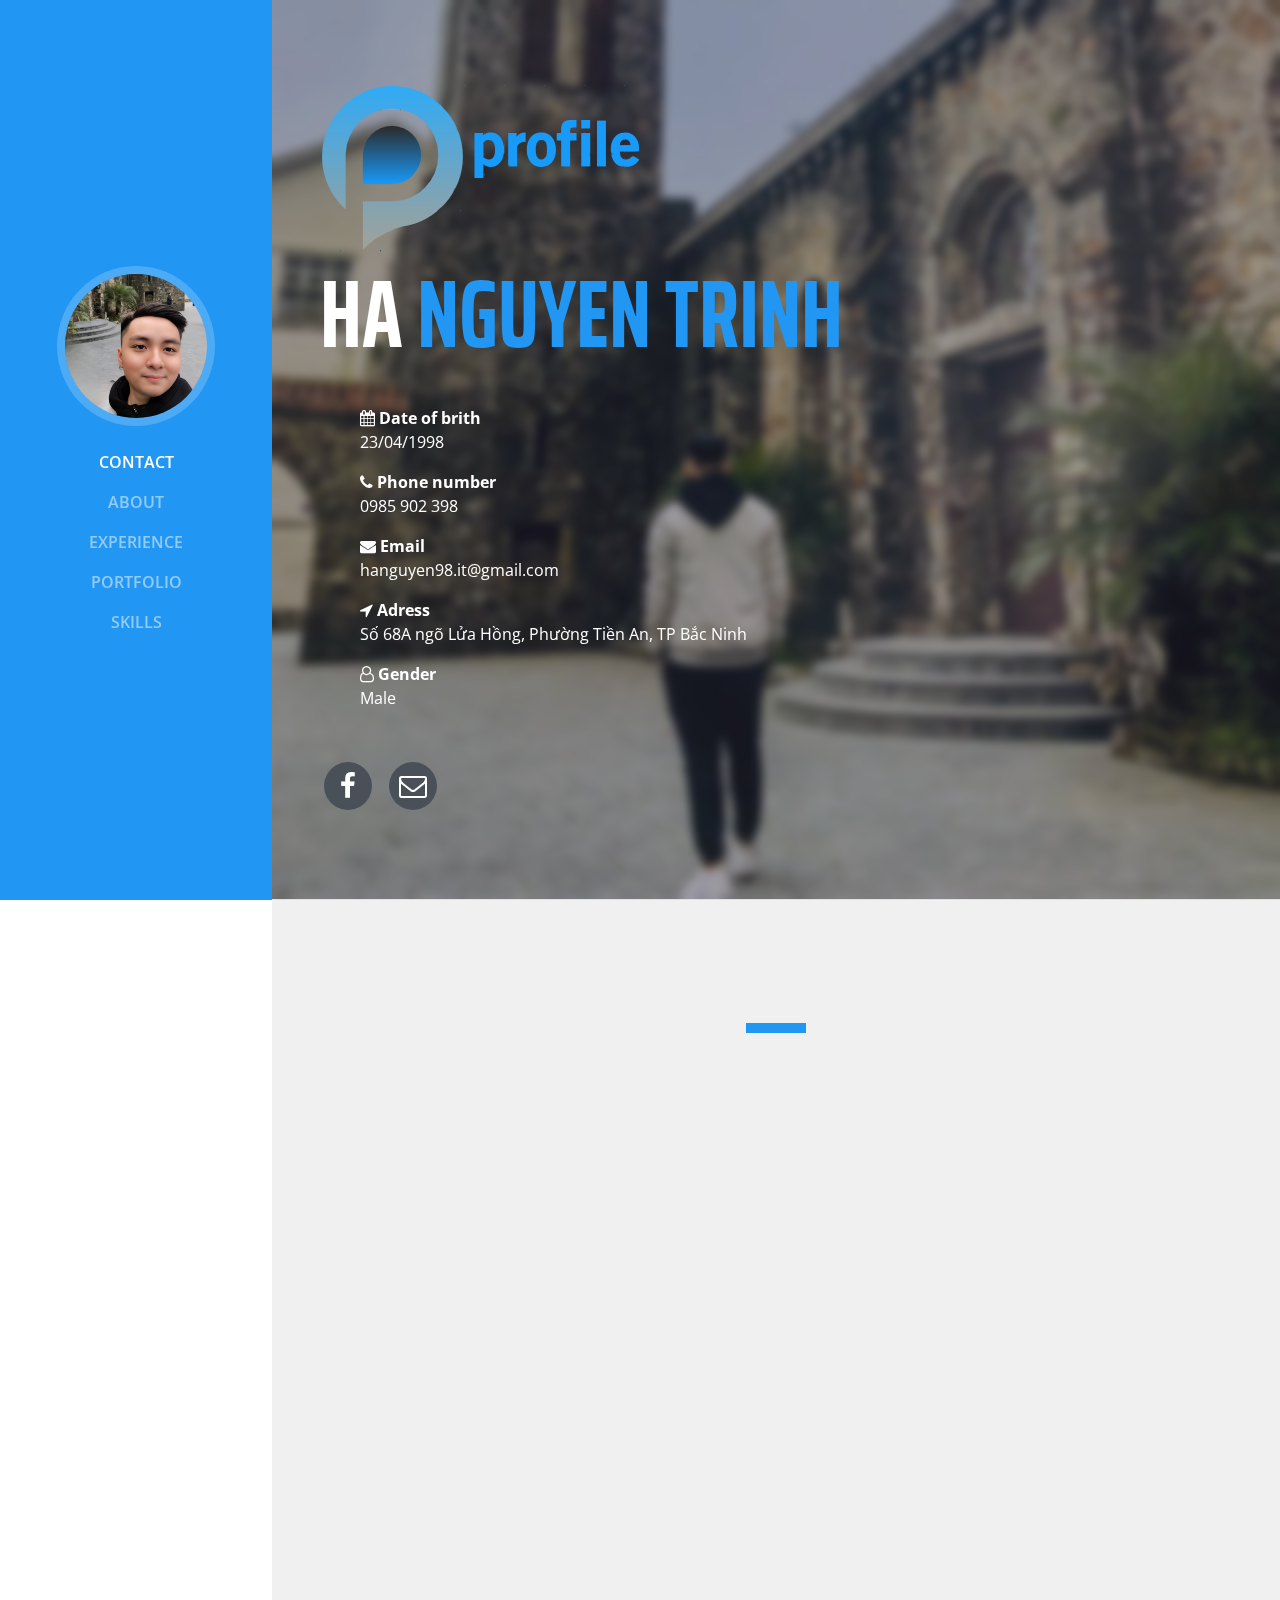
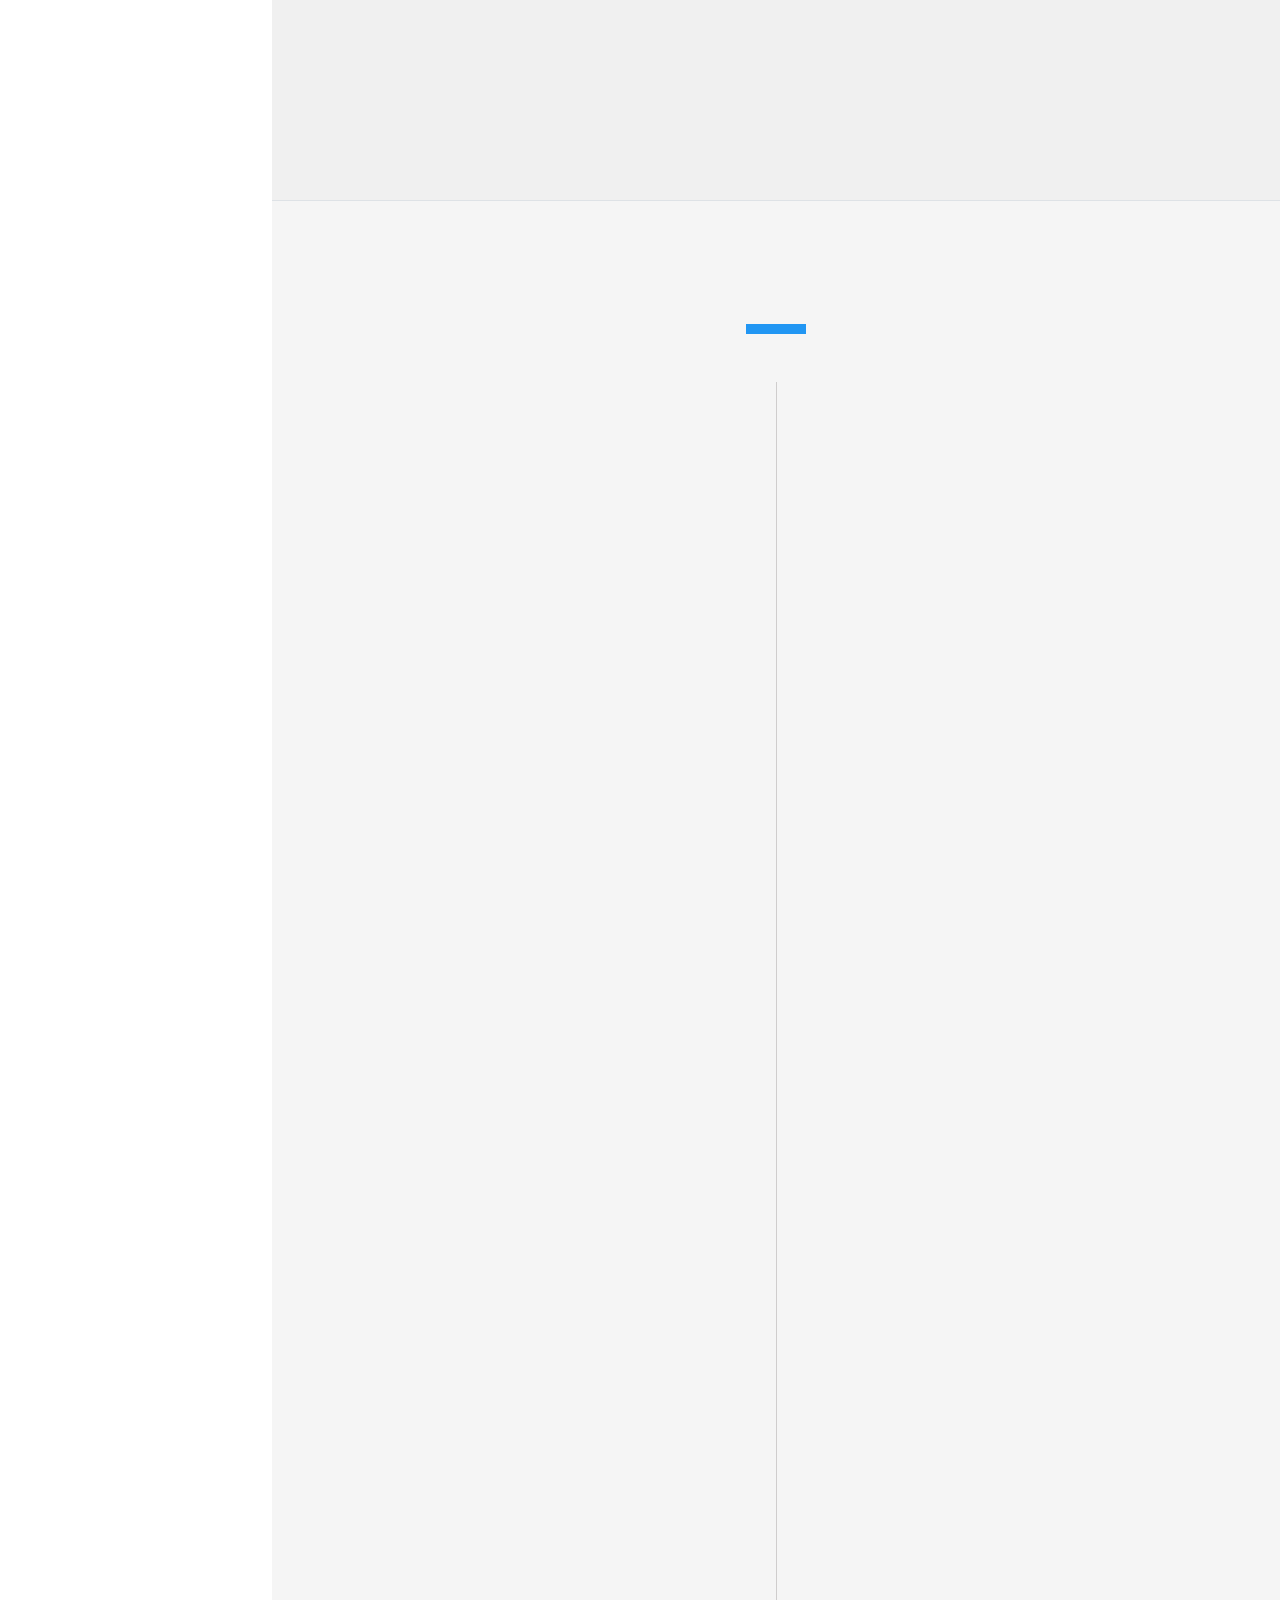
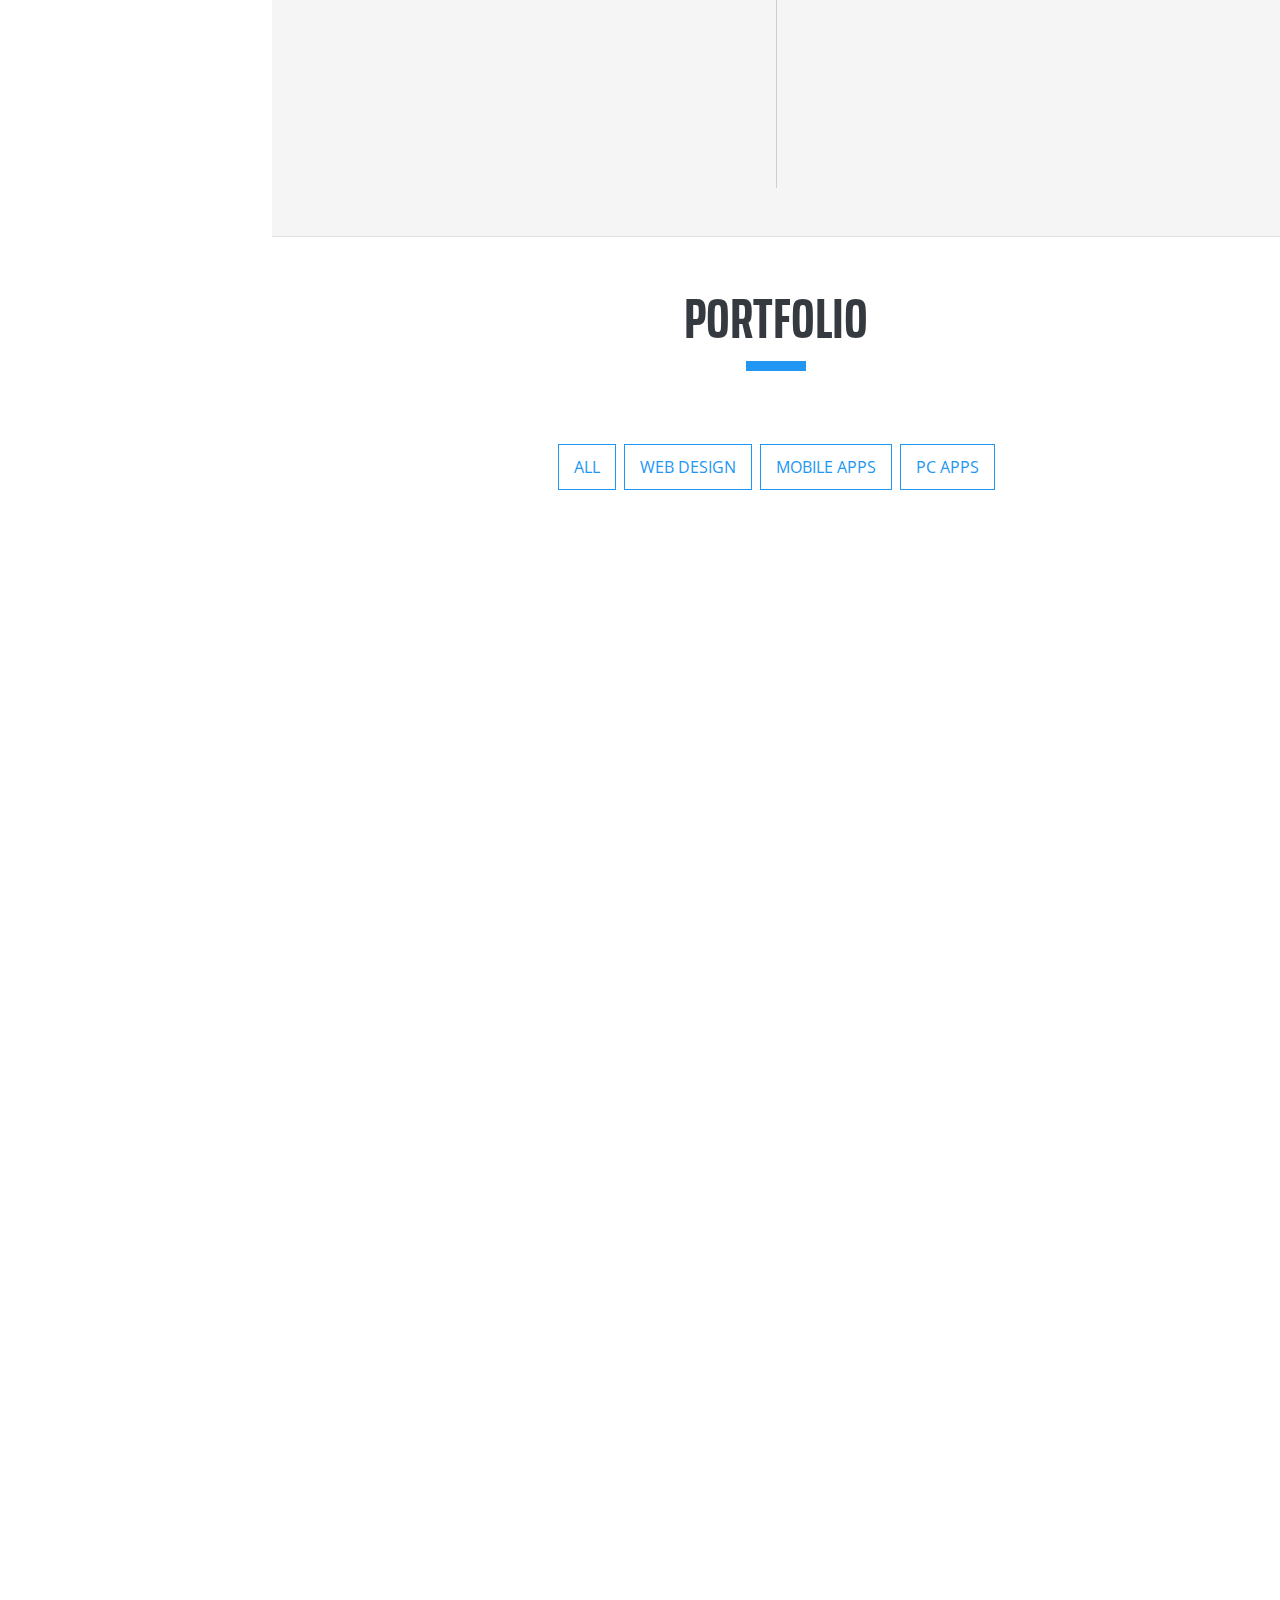
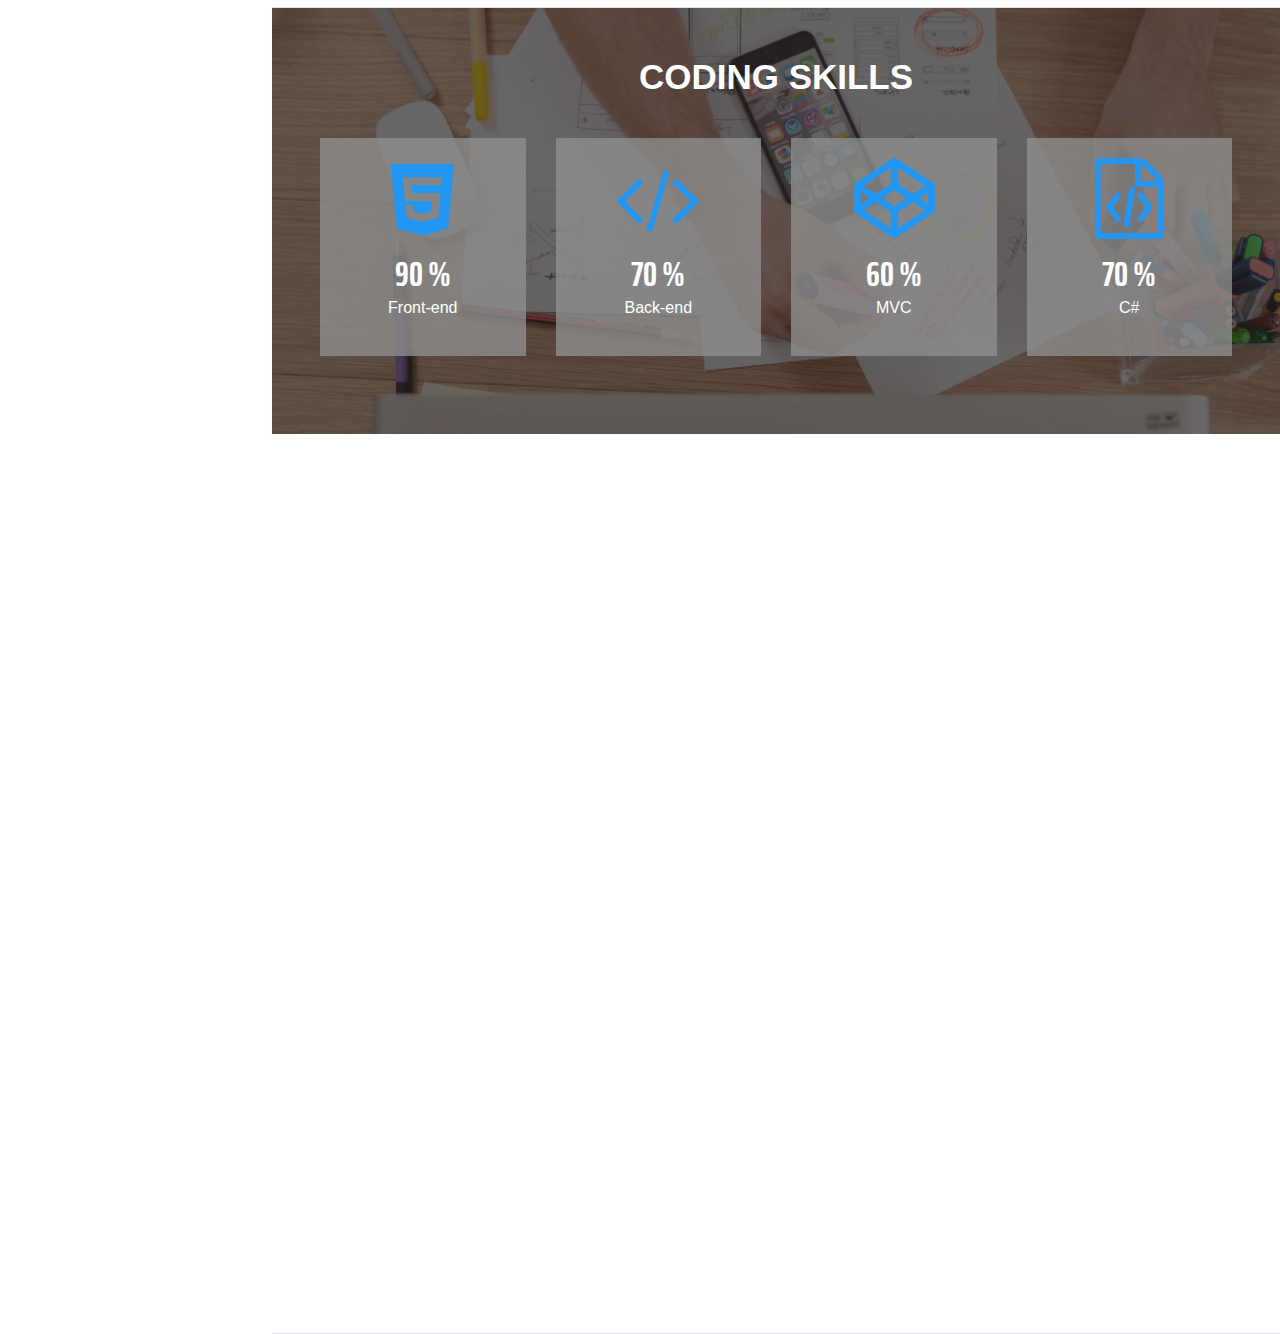
==== commit 26466c07: "Add files via upload" ====
--- a/index.html
+++ b/index.html
@@ -19,8 +19,11 @@
     <link href="https://fonts.googleapis.com/css?family=Saira+Extra+Condensed:100,200,300,400,500,600,700,800,900" rel="stylesheet">
     <link href="https://fonts.googleapis.com/css?family=Open+Sans:300,300i,400,400i,600,600i,700,700i,800,800i" rel="stylesheet">
     <link href="font-awesome/css/font-awesome.min.css" rel="stylesheet">
+    <link href="https://unpkg.com/aos@2.3.1/dist/aos.css" rel="stylesheet">
     <link href="css/devicons/css/devicons.min.css" rel="stylesheet">
+    <link href="https://unpkg.com/aos@2.3.1/dist/aos.css" rel="stylesheet">
     <link href="css/simple-line-icons/css/simple-line-icons.css" rel="stylesheet">
+    <script src="https://unpkg.com/aos@2.3.1/dist/aos.js"></script>
     <link href="css/style.css" rel="stylesheet">
 </head>
 
@@ -29,13 +32,13 @@
         <a class="navbar-brand js-scroll-trigger" href="#page-top">
             <span class="d-block d-lg-none  mx-0 px-0"><img src="img/logo-white.png" alt="" class="img-fluid"></span>
             <span class="d-none d-lg-block">
-                <img class="img-fluid img-profile rounded-circle mx-auto mb-2" src="img/profile.jpg" alt="">
+                <img class="img-fluid img-profile rounded-circle mx-auto mb-2" data-aos="fade-down" src="img/profile.jpg" alt="">
             </span>
         </a>
         <button class="navbar-toggler" type="button" data-toggle="collapse" data-target="#navbarSupportedContent" aria-controls="navbarSupportedContent" aria-expanded="false" aria-label="Toggle navigation">
             <span class="navbar-toggler-icon"></span>
         </button>
-        <div class="collapse navbar-collapse" id="navbarSupportedContent">
+        <div class="collapse navbar-collapse " data-aos="fade-right" id="navbarSupportedContent">
             <ul class="navbar-nav">
                 <li class="nav-item">
                     <a class="nav-link js-scroll-trigger" href="#about">Contact</a>
@@ -52,8 +55,8 @@
                 <li class="nav-item">
                     <a class="nav-link js-scroll-trigger" href="#skills">Skills</a>
                 </li>
-                <!-- <li class="nav-item">
-                    <a class="nav-link js-scroll-trigger" href="#contact">Contact</a>
+                <!--  <li class="nav-item">
+                    <a class="nav-link js-scroll-trigger" href="/"><img src="img/vietnam.png"></a>
                 </li> -->
             </ul>
         </div>
@@ -62,11 +65,13 @@
         <!--====================================================
                         ABOUT
     ======================================================-->
-        <section class="resume-section p-3 p-lg-5 d-flex d-column" id="about">
-            <div class="my-auto">
+        <section class="resume-section p-3 p-lg-5 d-flex d-column position-relative" id="about">
+            <div class="position-absolute w-100 h-100" style="top: 0;left: 0;background: rgba(43, 42, 63, 0.46);backdrop-filter: blur(5px);">
+            </div>
+            <div class="my-auto" style="z-index: 1">
                 <img src="img/logo-s.png" class="img-fluid mb-3" alt="">
-                <h1 class="mb-0" style="color: white">Nguyễn Trịnh
-                    <span class="text-primary">Hà</span>
+                <h1 class="mb-0" style="color: white">Ha
+                    <span class="text-primary">Nguyen Trinh</span>
                 </h1>
                 <!--   <div class="subheading mb-5">THE NEXT BIG IDEA IS WAITING FOR ITS NEXT BIG CHANGER WITH 
                   <a href="#">THEMSBIT</a>
@@ -74,20 +79,24 @@
                 <div class="my-5" style="max-width: 500px;color: white">
                     <ul style="list-style: none" class="">
                         <li>
-                            <b> <i class="fa fa-calendar"></i> Ngày sinh</b>
+                            <b> <i class="fa fa-calendar"></i> Date of brith</b>
                             <p> 23/04/1998</p>
                         </li>
                         <li>
-                            <b><i class="fa fa-phone"></i> Số điện thoại</b>
-                            <p> 0985902398</p>
+                            <b><i class="fa fa-phone"></i> Phone number</b>
+                            <p> 0985 902 398</p>
                         </li>
                         <li>
-                            <b><i class="fa fa-location-arrow"></i> Địa chỉ</b>
+                            <b><i class="fa fa-envelope"></i> Email</b>
+                            <p>hanguyen98.it@gmail.com</p>
+                        </li>
+                        <li>
+                            <b><i class="fa fa-location-arrow"></i> Adress</b>
                             <p>Số 68A ngõ Lửa Hồng, Phường Tiền An, TP Bắc Ninh</p>
                         </li>
                         <li>
-                            <b><i class="fa fa-user-o"></i> Giới tính</b>
-                            <p>Nam</p>
+                            <b><i class="fa fa-user-o"></i> Gender</b>
+                            <p>Male</p>
                         </li>
                     </ul>
                 </div>
@@ -101,7 +110,7 @@
                         </a>
                     </li>
                     <li class="list-inline-item">
-                        <a href="#">
+                        <a href="mailto:nguyenha98.it@gmail.com">
                             <span class="fa-stack fa-lg">
                                 <i class="fa fa-circle fa-stack-2x"></i>
                                 <i class="fa fa-envelope-o fa-stack-1x fa-inverse"></i>
@@ -134,20 +143,20 @@
         <section class="resume-section p-3 p-lg-5 " id="awards">
             <div class="row my-auto">
                 <div class="col-12">
-                    <h2 class="  text-center">About</h2>
+                    <h2 class="  text-center" data-aos="flip-right">About</h2>
                     <!-- <h2 class="  text-center">Experience</h2> -->
                     <div class="mb-5 heading-border"></div>
                 </div>
-                <div class="resume-item col-md-6 col-sm-12">
+                <div class="resume-item col-md-6 col-sm-12" data-aos="fade-down">
                     <div class="card mx-0 p-4 mb-5" style="border-color: #28a745; box-shadow: 2px 2px 2px rgba(0, 0, 0, 0.21);">
                         <div class="resume-content mr-auto" style="    min-height: 230px">
-                            <h4 class="mb-3"><i class="fa fa-book mr-3 text-success"></i> Học vấn</h4>
-                            <p class="mb-0"><b>Trường Đại học Kinh tế Kỹ thuật Công nghiệp</b>
-                                <p class="mb-0">Chuyên ngành: Công nghệ thông tin</p>
-                                <p class="mb-0">Xếp loại: Khá</p>
+                            <h4 class="mb-3"><i class="fa fa-book mr-3 text-success"></i> Education</h4>
+                            <p class="mb-0"><b>University of Economics - Technology for Industries</b>
+                                <p class="mb-0">Major: Information Technology</p>
+                                <p class="mb-0">Grade: Good</p>
                             </p>
-                            <p class="mb-0"><b>Chứng chỉ</b>
-                                <p class="mb-0">Hoàn thành khóa học Web Front-End tại Zent - Coding School</p>
+                            <p class="mb-0"><b>Certificate</b>
+                                <p class="mb-0">Completed the coures Web Front-End at Zent - Coding School</p>
                             </p>
                         </div>
                         <!--   <div class="resume-date text-md-right">
@@ -155,22 +164,22 @@
                         </div> -->
                     </div>
                 </div>
-                <div class="resume-item col-md-6 col-sm-12 ">
+                <div class="resume-item col-md-6 col-sm-12 " data-aos="fade-down">
                     <div class="card mx-0 p-4 mb-5" style="border-color: #17a2b8; box-shadow: 2px 2px 2px rgba(0, 0, 0, 0.21);">
                         <div class=" resume-content mr-auto" style="    min-height: 230px">
-                            <h4 class="mb-3"><i class="fa fa-globe mr-3 text-info"></i>Mục tiêu nghề nghiệp</h4>
-                            <p class="mb-0">Mong muốn được làm việc ở môi trường chuyên nghiệp, ở đó tôi có thể phát triển kỹ năng chuyên môn của mình, cống hiến hết khả năng của mình để giúp sức xây dựng công ty ngày càng phát triển. </p>
+                            <h4 class="mb-3"><i class="fa fa-globe mr-3 text-info"></i>Career goals</h4>
+                            <p class="mb-0">Looking forward to working in a professional environment where I can develop my professional skills, devote all my abilities to help build a growing company. </p>
                         </div>
                         <!-- <div class="resume-date text-md-right">
                             <span class="text-primary">Tháng 1/2022 - Present</span>
                         </div> -->
                     </div>
                 </div>
-                <div class="resume-item col-md-6 col-sm-12">
+                <div class="resume-item col-md-6 col-sm-12" data-aos="fade-up">
                     <div class="card mx-0 p-4 mb-5" style="border-color: #ffc107; box-shadow: 2px 2px 2px rgba(0, 0, 0, 0.21);">
                         <div class="resume-content mr-auto" style="    min-height: 230px">
-                            <h4 class="mb-3"><i class="fa fa-laptop mr-3 text-warning"></i>Kỹ năng</h4>
-                            <p class="mb-0">Tiếng anh giao tiếp cơ bản:
+                            <h4 class="mb-3"><i class="fa fa-laptop mr-3 text-warning"></i>Skill</h4>
+                            <p class="mb-0">Basic communication English skills:
                                 <br>
                                 <i class="fa fa-star fa-1x"></i>
                                 <i class="fa fa-star fa-1x"></i>
@@ -178,7 +187,7 @@
                                 <i class="fa fa-star-o fa-1x"></i>
                                 <i class="fa fa-star-o fa-1x"></i>
                             </p>
-                            <p class="mb-0">Tiếng trung giao tiếp cơ bản:
+                            <p class="mb-0">Basic Chinese communication skills:
                                 <br>
                                 <i class="fa fa-star fa-1x"></i>
                                 <i class="fa fa-star fa-1x"></i>
@@ -186,7 +195,7 @@
                                 <i class="fa fa-star-o fa-1x"></i>
                                 <i class="fa fa-star-o fa-1x"></i>
                             </p>
-                            <p class="mb-0">Tin văn phòng:
+                            <p class="mb-0">Office Information technology skills:
                                 <br>
                                 <i class="fa fa-star fa-1x"></i>
                                 <i class="fa fa-star fa-1x"></i>
@@ -200,23 +209,23 @@
                         </div> -->
                     </div>
                 </div>
-                <div class="resume-item col-md-6 col-sm-12">
+                <div class="resume-item col-md-6 col-sm-12" data-aos="fade-up">
                     <div class="card mx-0 p-4 mb-5" style="border-color: #2196f3; box-shadow: 2px 2px 2px rgba(0, 0, 0, 0.21);">
                         <div class="resume-content mr-auto" style="    min-height: 230px">
-                            <h4 class="mb-3"><i class="fa fa-area-chart mr-3 text-primary"></i>Khác</h4>
-                            <p class="mb-0"><b>Tính cách</b>
+                            <h4 class="mb-3"><i class="fa fa-area-chart mr-3 text-primary"></i>Other</h4>
+                            <p class="mb-0"><b>Character</b>
                             </p>
                             <ul class="mb-0">
-                                <li>Vui vẻ, hòa đồng</li>
-                                <li>Có tinh thần trách nhiệm cao</li>
+                                <li>Fun and sociable</li>
+                                <li>There is a high sense of responsibility</li>
                                 <!-- <li></li> -->
                             </ul>
-                            <p class="mb-0"><b>Sở thích</b>
+                            <p class="mb-0"><b>Interests</b>
                             </p>
                             <ul class="mb-0">
-                                <li>Đá bóng</li>
-                                <li>Nghe nhạc</li>
-                                <li>Nghiên cứu</li>
+                                <li>Play football</li>
+                                <li>Listen to music</li>
+                                <li>Research</li>
                                 <!-- <li></li> -->
                             </ul>
                         </div>
@@ -233,45 +242,45 @@
         <section class="resume-section p-3 p-lg-5 d-flex flex-column" id="experience">
             <div class="row my-auto">
                 <div class="col-12">
-                    <h2 class="  text-center">Kinh nghiệm</h2>
+                    <h2 class="  text-center" data-aos="zoom-in">Experience</h2>
                     <div class="mb-5 heading-border"></div>
                 </div>
                 <div class="main-award" id="award-box">
-                    <div class="award">
+                    <div class="award" data-aos="zoom-in-down">
                         <div class="award-icon"></div>
                         <div class="award-content">
                             <span class="date">INTERN WEB DEVELOPER</span>
                             <h5 class="title mb-0">Minh Viet Group</h5>
                             <label class="sub">
-                                Tháng 12/2019 - Tháng 5/2020
+                                December 2019 - May 2020
                             </label>
                             <p class="description text-left">
-                                Sau khi kết thúc học kì I đã trở thành thực tập sinh tại Minh Việt Group. Được tìm hiểu, đào tạo, phát triển:
+                                After finishing the first semester, he became an intern at Minh Viet Group. Learned, trained and developed:
                             </p>
                             <ul class="description text-left">
                                 <li>Unity</li>
                                 <li>Front-end (html, css, reactjs)</li>
-                                <li>Back-end với Nodejs và Mongodb</li>
+                                <li>Back-end with Nodejs and Mongodb</li>
                                 <li>MVC</li>
-                                <li>"Figma" và các sản phầm của Adobe như: Photoshop, Audition, Premiere , Illustrator, XD.</li>
+                                <li>"Figma" and Adobe products such as Photoshop, Audition, Premiere, Illustrator, XD..</li>
                             </ul>
                             <!--    <p class="description mt-0">
                                 Xếp loại: Khá
                             </p> -->
                         </div>
                     </div>
-                    <div class="award">
+                    <div class="award" data-aos="zoom-in-down">
                         <div class="award-icon"></div>
                         <div class="award-content">
                             <span class="date">Web Developer</span>
                             <h5 class="title mb-0">Minh Viet Group</h5>
-                            <label class="sub">Tháng 6/2020 - Tháng 12/2021</label>
+                            <label class="sub">June 2020 - December 2021</label>
                             <p class="description mb-0">
-                                Tham gia vận hành và chuyển đổi giao diện website hoàn chỉnh từ các file thiết kế .psd và figma dự án của Bộ giáo dục & đào tạo. Tham gia xây dựng một số ứng dụng như: qipedc, app hướng nghiệp, toonbook bằng Unity.
+                                Participating in the operation and transformation to complete website interface of the Ministry of Education & Training from the .psd and figma files. Participate in building some applications such as: qipedc, career guidance app, toonbook using Unity.
                             </p>
                             <ul class="description">
-                                <li>Tham gia dự án truyện AR: <a href="https://toonbook.vn/">toonbook.vn</a></li>
-                                <li>Một số dự án khác:
+                                <li>Join the AR . story project: <a href="https://toonbook.vn/">toonbook.vn</a></li>
+                                <li>Some other projects:
                                     <ul>
                                         <li> <a href="https://9pixel.net/">9pixel.net</a></li>
                                         <li> <a href="https://giaoduchoanhap.edu.vn/">giaoduchoanhap.edu.vn</a></li>
@@ -283,16 +292,16 @@
                             </ul>
                         </div>
                     </div>
-                    <div class="award">
+                    <div class="award" data-aos="zoom-in-down">
                         <div class="award-icon"></div>
                         <div class="award-content">
                             <span class="date">QA/QC Enginee</span>
                             <h5 class="title mb-0">Minh Viet Group</h5>
-                            <label class="sub">Tháng 1/2022 - Present</label>
+                            <label class="sub">January 2022 - Present</label>
                             <p class="description text-left mb-0">
-                                Được đào tạo trở thành QA/QC Engineer. Quản lý một số dự án như: <a href="https://stemtieuhoc.edu.vn/">stemtieuhoc.edu.vn</a> , sử dụng phần mềm Adobe XD để thiết kế phần mềm Kun Vận Động và kiểm soát chất lượng.
+                                Trained to become QA/QC Engineer. Manage several projects such as: <a href="https://stemtieuhoc.edu.vn/">stemtieuhoc.edu.vn</a> , use Adobe XD software to design Kun Campaign software and control quality..
                             </p>
-                            <p class="description text-left">Đào tạo thực tập sinh về Front-end và Back-end</p>
+                            <p class="description text-left">Training interns on Front-end and Back-end</p>
                         </div>
                     </div>
                 </div>
@@ -312,12 +321,12 @@
                         <button class="btn btn-general btn-green filter-b" data-filter="all">All</button>
                         <button class="btn btn-general btn-green filter-b" data-filter="consulting">Web Design</button>
                         <button class="btn btn-general btn-green filter-b" data-filter="finance">Mobile Apps</button>
-                        <button class="btn btn-general btn-green filter-b" data-filter="marketing">Graphics Design</button>
+                        <button class="btn btn-general btn-green filter-b" data-filter="marketing">PC Apps</button>
                     </div>
                 </div>
             </div>
             <div class="row my-auto">
-                <div class="col-sm-4 portfolio-item filter marketing">
+                <div class="col-sm-4 portfolio-item filter marketing" data-aos="fade-up" data-aos-duration="2000">
                     <a class="portfolio-link" href="#portfolioModal1" data-toggle="modal">
                         <div class="caption-port">
                             <div class="caption-port-content">
@@ -327,7 +336,7 @@
                         <img class="img-fluid" src="img/portfolio/p-1.jpg" alt="">
                     </a>
                 </div>
-                <div class="col-sm-4 portfolio-item filter marketing">
+                <div class="col-sm-4 portfolio-item filter marketing" data-aos="fade-up" data-aos-duration="2000">
                     <a class="portfolio-link" href="#portfolioModal2" data-toggle="modal">
                         <div class="caption-port">
                             <div class="caption-port-content">
@@ -337,7 +346,7 @@
                         <img class="img-fluid" src="img/portfolio/p-2.jpg" alt="">
                     </a>
                 </div>
-                <div class="col-sm-4 portfolio-item filter finance">
+                <div class="col-sm-4 portfolio-item filter marketing" data-aos="fade-up" data-aos-duration="2000">
                     <a class="portfolio-link" href="#portfolioModal3" data-toggle="modal">
                         <div class="caption-port">
                             <div class="caption-port-content">
@@ -347,7 +356,7 @@
                         <img class="img-fluid" src="img/portfolio/p-10.jpg" alt="">
                     </a>
                 </div>
-                <div class="col-sm-4 portfolio-item filter marketing">
+                <div class="col-sm-4 portfolio-item filter marketing" data-aos="fade-up" data-aos-duration="2000">
                     <a class="portfolio-link" href="#portfolioModal5" data-toggle="modal">
                         <div class="caption-port">
                             <div class="caption-port-content">
@@ -357,7 +366,7 @@
                         <img class="img-fluid" src="img/portfolio/p-5.jpg" alt="">
                     </a>
                 </div>
-                <div class="col-sm-4 portfolio-item filter consulting">
+                <div class="col-sm-4 portfolio-item filter consulting" data-aos="fade-up" data-aos-duration="2000">
                     <a class="portfolio-link" href="#portfolioModal6" data-toggle="modal">
                         <div class="caption-port">
                             <div class="caption-port-content">
@@ -367,7 +376,7 @@
                         <img class="img-fluid" src="img/portfolio/p-6.jpg" alt="">
                     </a>
                 </div>
-                <div class="col-sm-4 portfolio-item filter consulting">
+                <div class="col-sm-4 portfolio-item filter consulting" data-aos="fade-up" data-aos-duration="2000">
                     <a class="portfolio-link" href="#portfolioModal7" data-toggle="modal">
                         <div class="caption-port">
                             <div class="caption-port-content">
@@ -377,7 +386,7 @@
                         <img class="img-fluid" src="img/portfolio/p-7.jpg" alt="">
                     </a>
                 </div>
-                <div class="col-sm-4 portfolio-item filter consulting">
+                <div class="col-sm-4 portfolio-item filter consulting" data-aos="fade-up" data-aos-duration="2000">
                     <a class="portfolio-link" href="#portfolioModal8" data-toggle="modal">
                         <div class="caption-port">
                             <div class="caption-port-content">
@@ -387,7 +396,7 @@
                         <img class="img-fluid" src="img/portfolio/p-8.jpg" alt="">
                     </a>
                 </div>
-                <div class="col-sm-4 portfolio-item filter finance">
+                <div class="col-sm-4 portfolio-item filter finance" data-aos="fade-up" data-aos-duration="2000">
                     <a class="portfolio-link" href="#portfolioModal9" data-toggle="modal">
                         <div class="caption-port">
                             <div class="caption-port-content">
@@ -397,7 +406,7 @@
                         <img class="img-fluid" src="img/portfolio/p-9.jpg" alt="">
                     </a>
                 </div>
-                <div class="col-sm-4 portfolio-item filter finance">
+                <div class="col-sm-4 portfolio-item filter finance" data-aos="fade-up" data-aos-duration="2000">
                     <a class="portfolio-link" href="#portfolioModal4" data-toggle="modal">
                         <div class="caption-port">
                             <div class="caption-port-content">
@@ -452,8 +461,8 @@
     
                           CONTACT
     ======================================================-->
-        <!--  <section class="resume-section p-3 p-lg-5 d-flex flex-column">
-            <div class="row my-auto" id="contact">
+        <section class="resume-section p-3 p-lg-5 d-flex flex-column">
+            <!--    <div class="row my-auto" id="contact">
                 <div class="col-md-8">
                     <div class="contact-cont">
                         <h3>CONTACT Us</h3>
@@ -500,14 +509,14 @@
                     </div>
                 </div>
             </div>
-        </section>
-        <section class=" d-flex flex-column" id="maps">
-            <div id="map">
-                <div class="map-responsive">
-                    <iframe src="https://www.google.com/maps/embed?pb=!1m10!1m8!1m3!1d6030.418742494061!2d-111.34563870463673!3d26.01036670629853!3m2!1i1024!2i768!4f13.1!5e0!3m2!1ses-419!2smx!4v1471908546569" width="600" height="450" frameborder="0" style="border:0" allowfullscreen></iframe>
-                </div>
-            </div>
         </section> -->
+            <section class=" d-flex flex-column" id="maps">
+                <div id="map">
+                    <div class="map-responsive">
+                        <iframe src="https://www.google.com/maps/embed?pb=!1m18!1m12!1m3!1d3720.2759378321466!2d106.06673760000001!3d21.181194599999998!2m3!1f0!2f0!3f0!3m2!1i1024!2i768!4f13.1!3m3!1m2!1s0x31350c02f802b621%3A0x72f7ee060ee44fc0!2zNjggTOG7rWEgSOG7k25nLCBQLlRp4buBbiBBbiwgQuG6r2MgTmluaA!5e0!3m2!1svi!2s!4v1662993439465!5m2!1svi!2s" width="600" height="450" frameborder="0" style="border:0" allowfullscreen></iframe>
+                    </div>
+                </div>
+            </section>
     </div>
     <!--====================================================
                     PORTFOLIO MODALS
@@ -1006,6 +1015,9 @@
 
     });
     </script>
+    <script>
+    AOS.init();
+    </script>
 </body>
 
 </html>--- a/css/style.css
+++ b/css/style.css
@@ -634,6 +634,12 @@
     left: -14%;
 }
 
+#award-box .award .award-content .sub {
+    margin: 0;
+    font-size: 13px;
+
+}
+
 @media only screen and (max-width: 767px) {
     #award-box {
         padding-left: 20px;
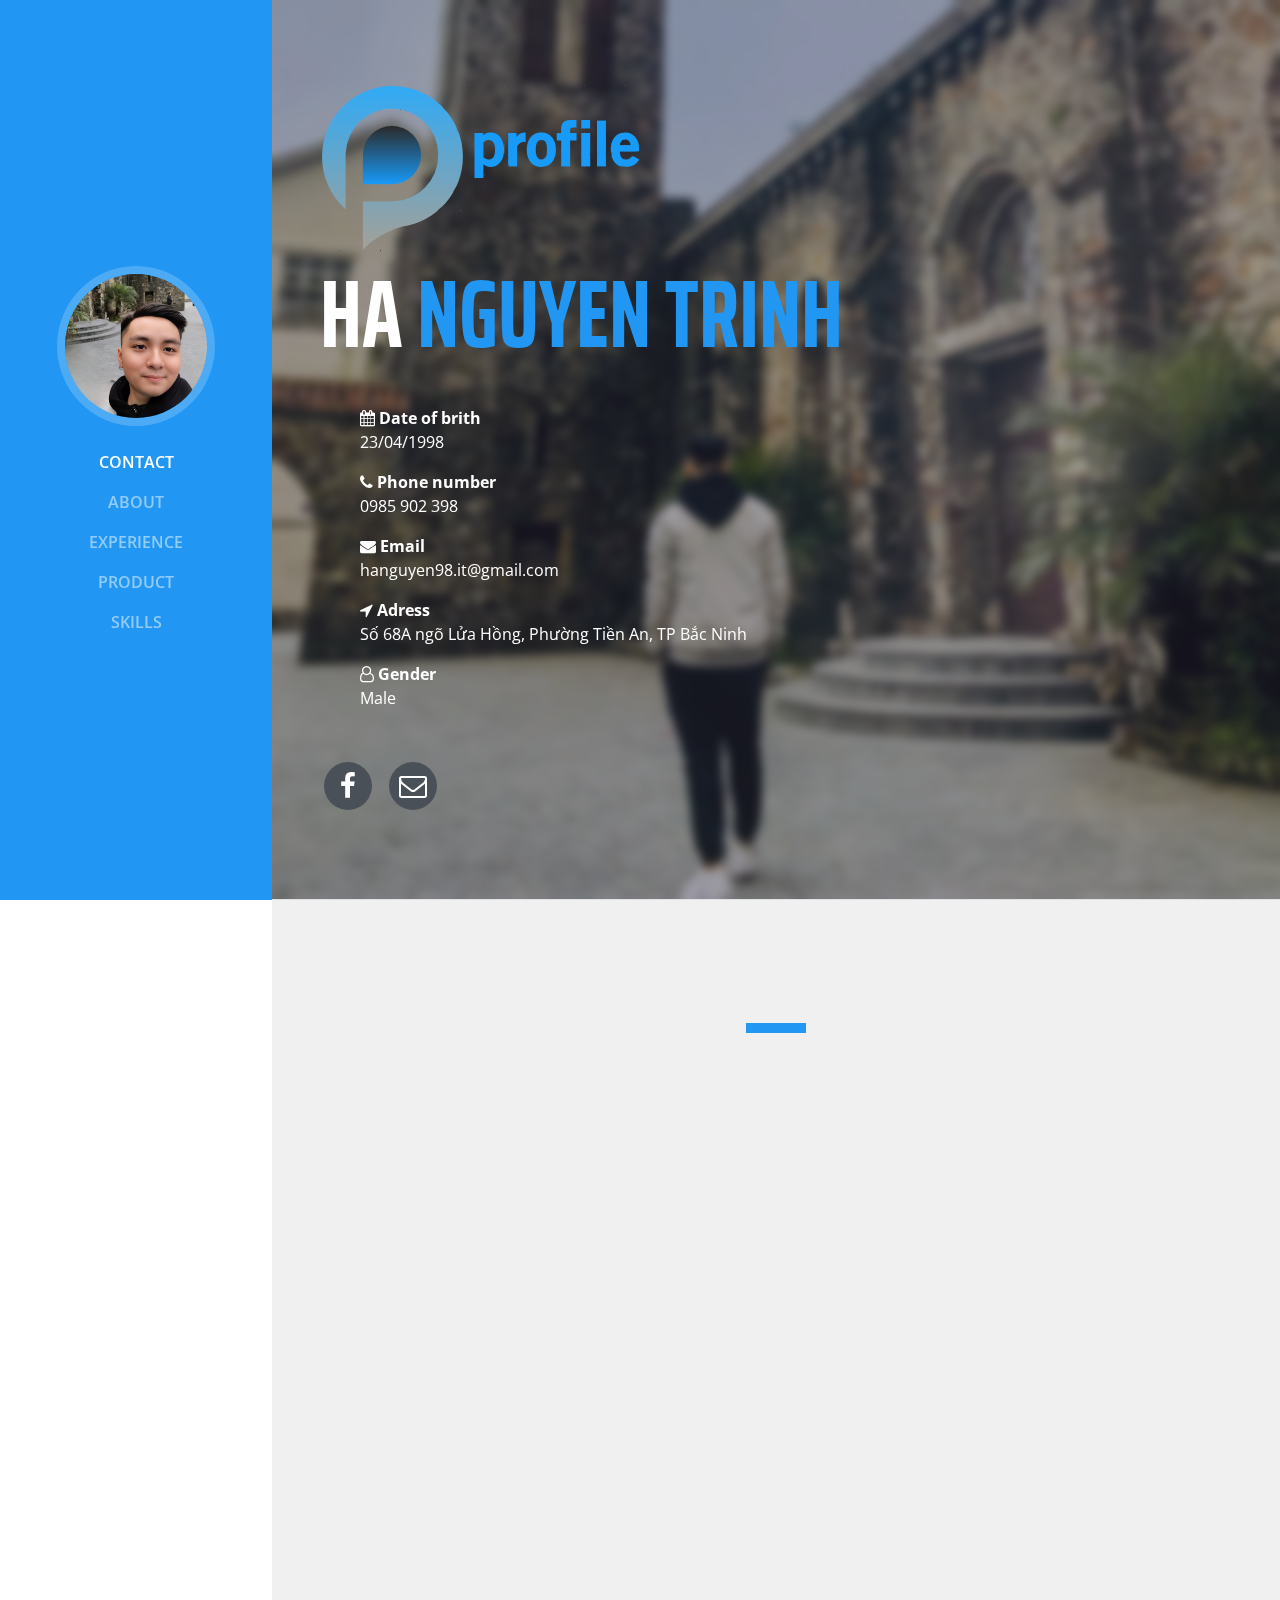
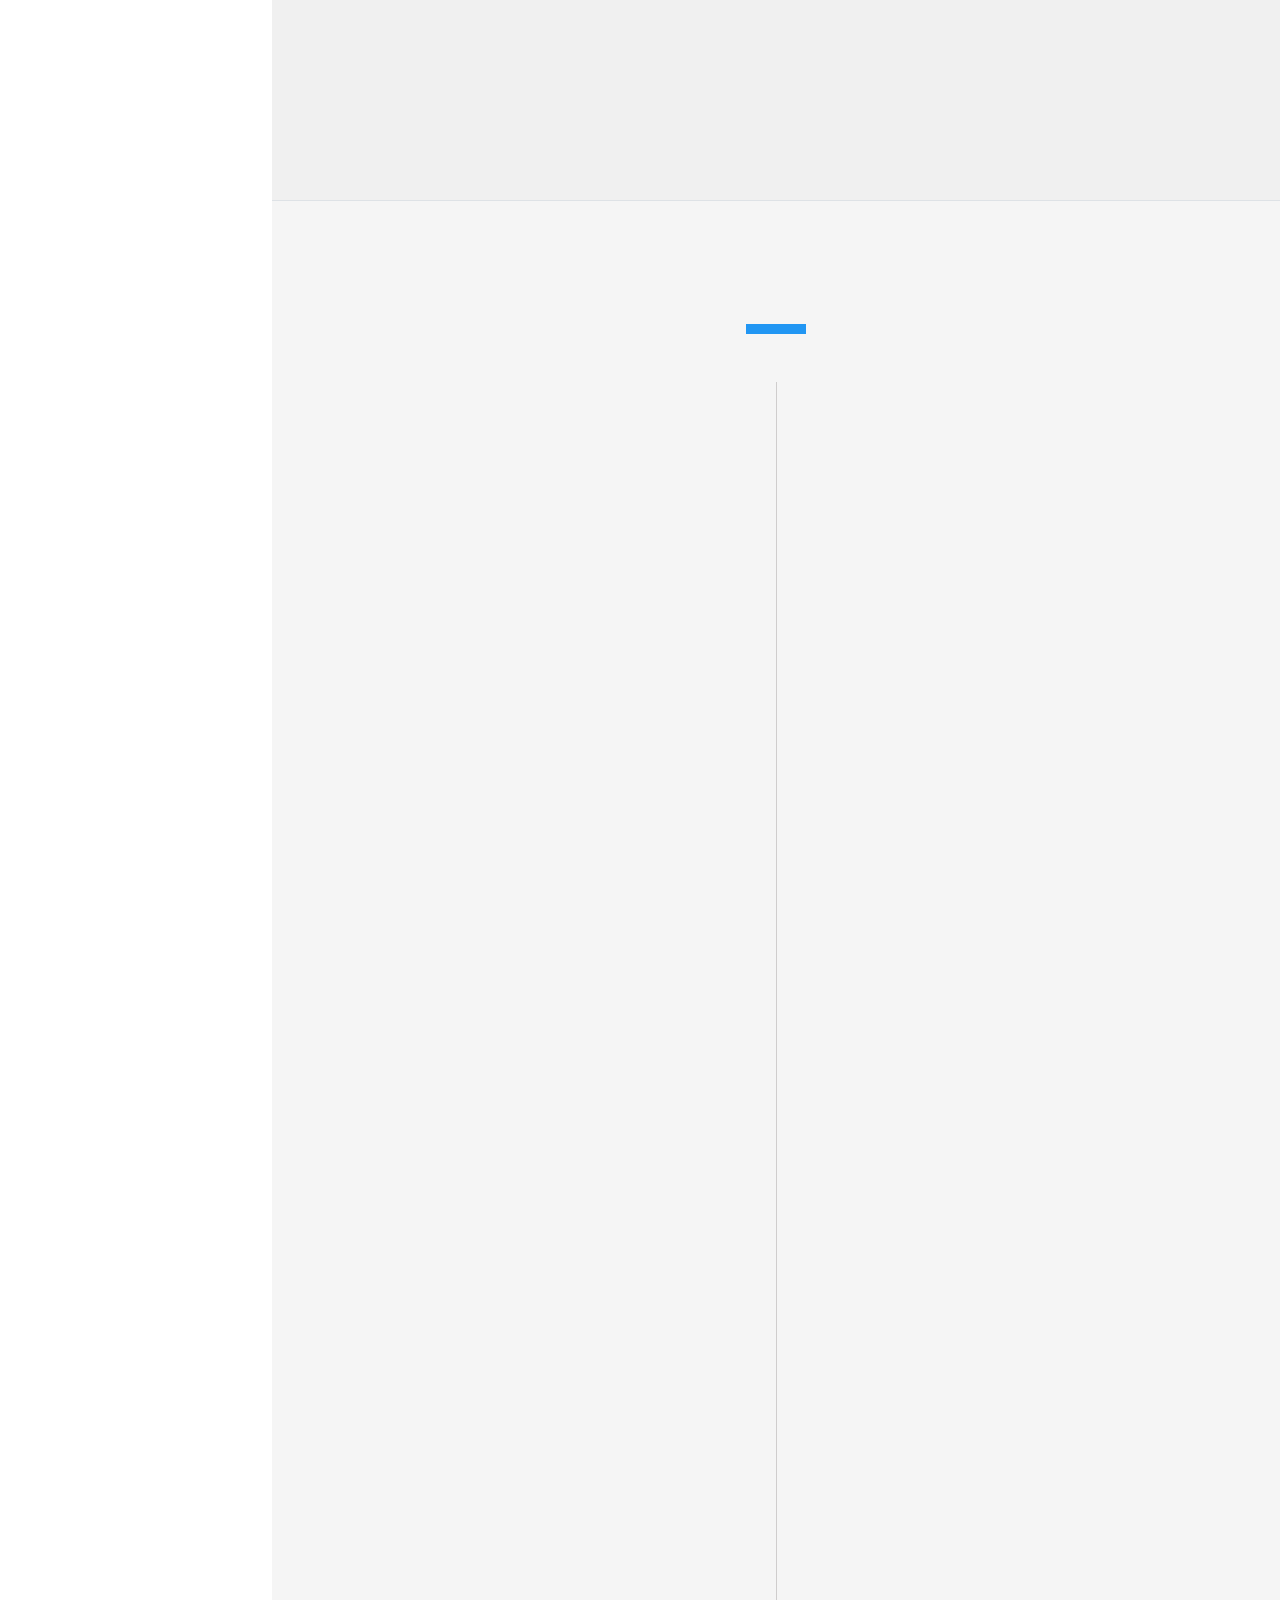
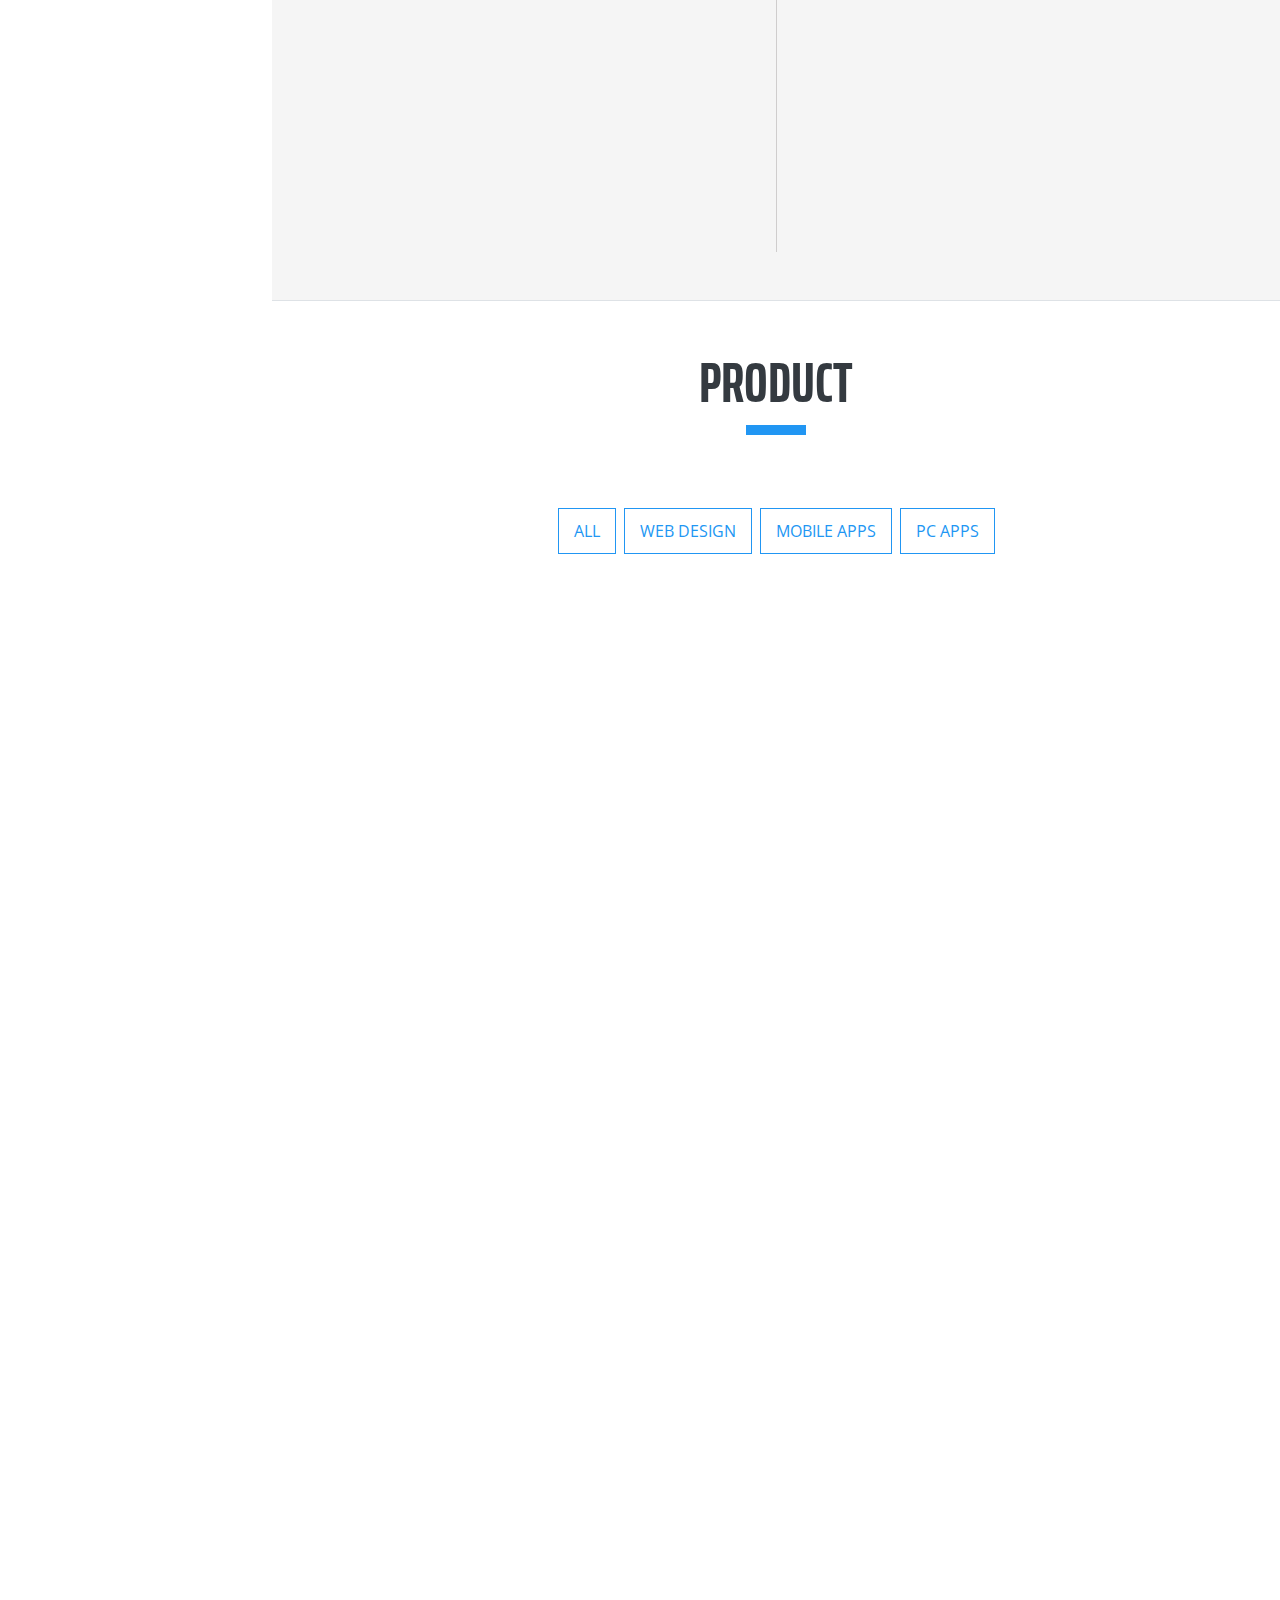
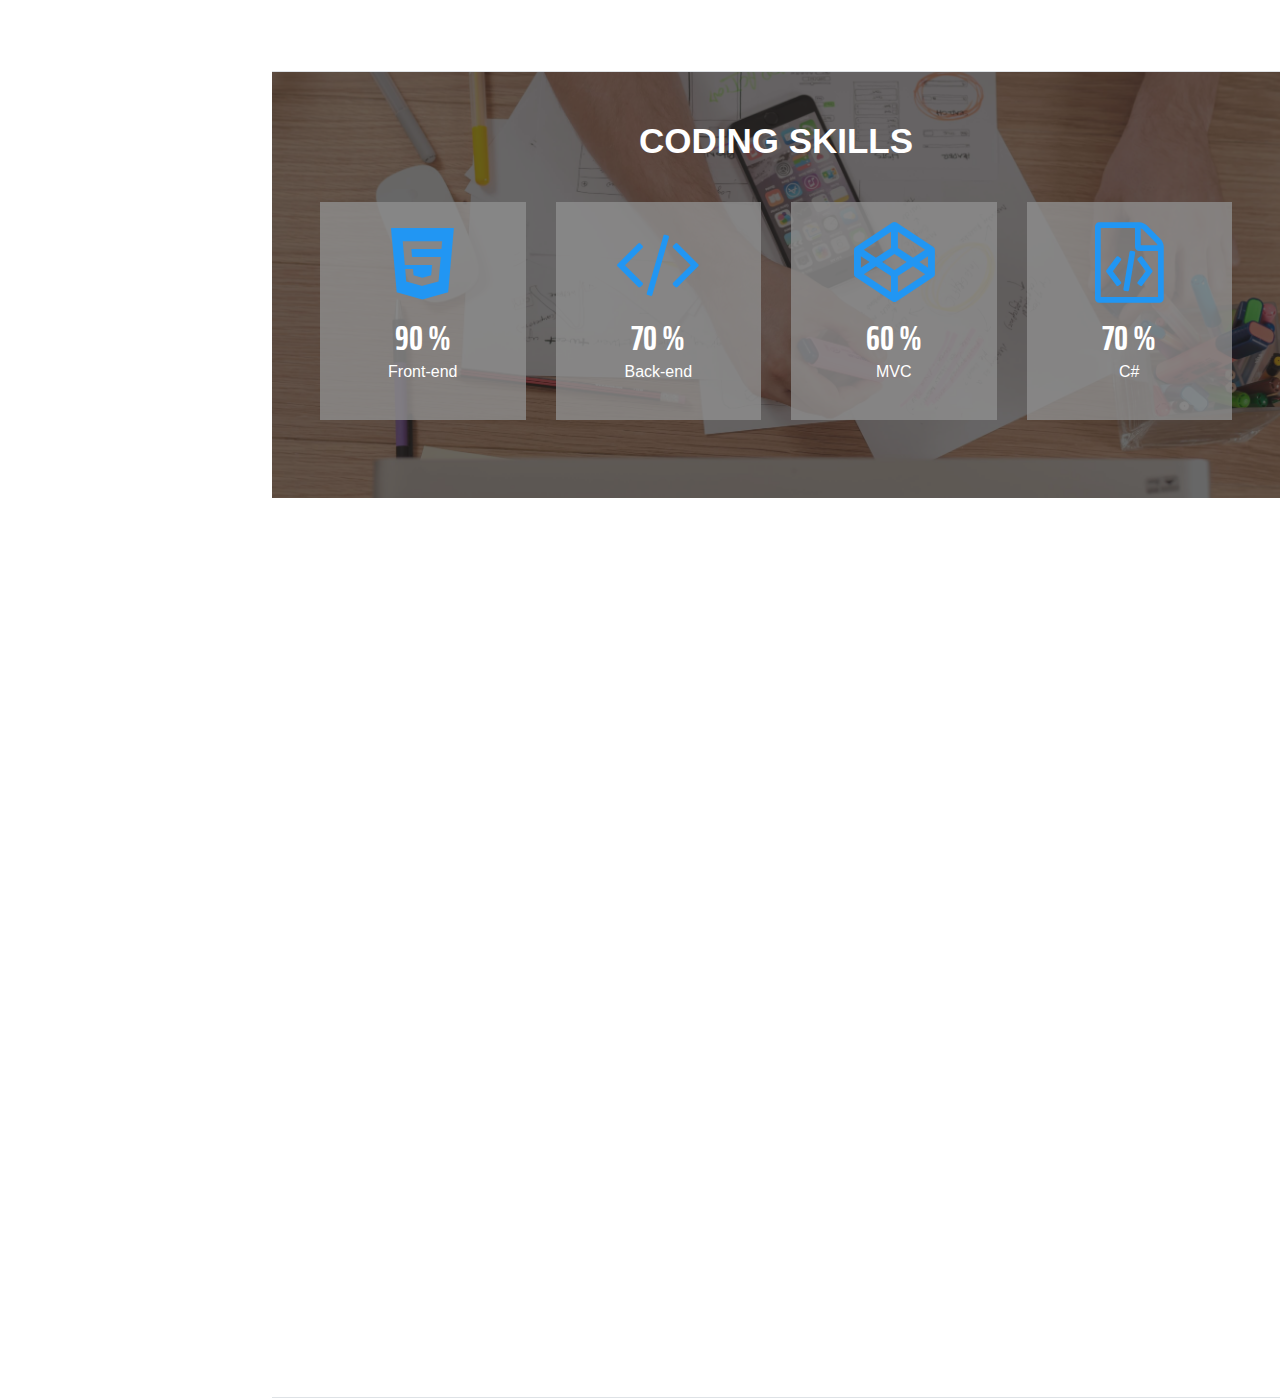
==== commit c6f6d6ce: "Add files via upload" ====
--- a/index.html
+++ b/index.html
@@ -50,7 +50,7 @@
                     <a class="nav-link js-scroll-trigger" href="#experience">Experience</a>
                 </li>
                 <li class="nav-item">
-                    <a class="nav-link js-scroll-trigger" href="#portfolio">Portfolio</a>
+                    <a class="nav-link js-scroll-trigger" href="#portfolio">Product</a>
                 </li>
                 <li class="nav-item">
                     <a class="nav-link js-scroll-trigger" href="#skills">Skills</a>
@@ -249,24 +249,22 @@
                     <div class="award" data-aos="zoom-in-down">
                         <div class="award-icon"></div>
                         <div class="award-content">
-                            <span class="date">INTERN WEB DEVELOPER</span>
+                            <span class="date">QA/QC Enginee</span>
                             <h5 class="title mb-0">Minh Viet Group</h5>
-                            <label class="sub">
-                                December 2019 - May 2020
-                            </label>
-                            <p class="description text-left">
-                                After finishing the first semester, he became an intern at Minh Viet Group. Learned, trained and developed:
+                            <label class="sub">January 2022 - Present</label>
+                            <p class="description text-left mb-0">
+                                Trained to become QA/QC Engineer. Manage several projects such as:
                             </p>
-                            <ul class="description text-left">
-                                <li>Unity</li>
-                                <li>Front-end (html, css, reactjs)</li>
-                                <li>Back-end with Nodejs and Mongodb</li>
-                                <li>MVC</li>
-                                <li>"Figma" and Adobe products such as Photoshop, Audition, Premiere, Illustrator, XD..</li>
+                            <ul class="description text-left mb-0">
+                                <li>
+                                    <a href="https://stemtieuhoc.edu.vn/">stemtieuhoc.edu.vn</a>
+                                </li>
+                                <li>
+                                    <a href="https://kiemdinhtrunghoc.edu.vn/">kiemdinhtrunghoc.edu.vn/</a>
+                                </li>
+                                <li>Use Adobe XD software to design Kun Van Dong software and control quality..</li>
                             </ul>
-                            <!--    <p class="description mt-0">
-                                Xếp loại: Khá
-                            </p> -->
+                            <p class="description text-left">Training interns on Front-end and Back-end</p>
                         </div>
                     </div>
                     <div class="award" data-aos="zoom-in-down">
@@ -295,13 +293,24 @@
                     <div class="award" data-aos="zoom-in-down">
                         <div class="award-icon"></div>
                         <div class="award-content">
-                            <span class="date">QA/QC Enginee</span>
+                            <span class="date">INTERN WEB DEVELOPER</span>
                             <h5 class="title mb-0">Minh Viet Group</h5>
-                            <label class="sub">January 2022 - Present</label>
-                            <p class="description text-left mb-0">
-                                Trained to become QA/QC Engineer. Manage several projects such as: <a href="https://stemtieuhoc.edu.vn/">stemtieuhoc.edu.vn</a> , use Adobe XD software to design Kun Campaign software and control quality..
+                            <label class="sub">
+                                December 2019 - May 2020
+                            </label>
+                            <p class="description text-left">
+                                After finishing the first semester, he became an intern at Minh Viet Group. Learned, trained and developed:
                             </p>
-                            <p class="description text-left">Training interns on Front-end and Back-end</p>
+                            <ul class="description text-left">
+                                <li>Unity</li>
+                                <li>Front-end (html, css, reactjs)</li>
+                                <li>Back-end with Nodejs and Mongodb</li>
+                                <li>MVC</li>
+                                <li>"Figma" and Adobe products such as Photoshop, Audition, Premiere, Illustrator, XD..</li>
+                            </ul>
+                            <!--    <p class="description mt-0">
+                                Xếp loại: Khá
+                            </p> -->
                         </div>
                     </div>
                 </div>
@@ -313,7 +322,7 @@
         <section class="resume-section p-3 p-lg-5 d-flex flex-column" id="portfolio">
             <div class="row my-auto">
                 <div class="col-12">
-                    <h2 class="  text-center">Portfolio</h2>
+                    <h2 class="  text-center">Product</h2>
                     <div class="mb-5 heading-border"></div>
                 </div>
                 <div class="col-md-12">
@@ -326,93 +335,96 @@
                 </div>
             </div>
             <div class="row my-auto">
-                <div class="col-sm-4 portfolio-item filter marketing" data-aos="fade-up" data-aos-duration="2000">
-                    <a class="portfolio-link" href="#portfolioModal1" data-toggle="modal">
-                        <div class="caption-port">
+                <div class="col-sm-4 portfolio-item filter marketing" data-aos="fade-up" data-aos-duration="2000"> <a class="portfolio-link">
+                        <!-- <a class="portfolio-link" href="#portfolioModal1" data-toggle="modal"> -->
+                        <!--  <div class="caption-port" >
                             <div class="caption-port-content">
                                 <i class="fa fa-search-plus fa-3x"></i>
                             </div>
-                        </div>
+                          
+                        </div> -->
                         <img class="img-fluid" src="img/portfolio/p-1.jpg" alt="">
                     </a>
                 </div>
-                <div class="col-sm-4 portfolio-item filter marketing" data-aos="fade-up" data-aos-duration="2000">
-                    <a class="portfolio-link" href="#portfolioModal2" data-toggle="modal">
-                        <div class="caption-port">
+                <div class="col-sm-4 portfolio-item filter marketing" data-aos="fade-up" data-aos-duration="2000"> <a class="portfolio-link">
+                        <!-- <a class="portfolio-link" href="#portfolioModal2" data-toggle="modal"> -->
+                        <!-- <div class="caption-port">
                             <div class="caption-port-content">
                                 <i class="fa fa-search-plus fa-3x"></i>
                             </div>
-                        </div>
+                        </div> -->
                         <img class="img-fluid" src="img/portfolio/p-2.jpg" alt="">
                     </a>
                 </div>
-                <div class="col-sm-4 portfolio-item filter marketing" data-aos="fade-up" data-aos-duration="2000">
-                    <a class="portfolio-link" href="#portfolioModal3" data-toggle="modal">
-                        <div class="caption-port">
+                <div class="col-sm-4 portfolio-item filter marketing" data-aos="fade-up" data-aos-duration="2000"> <a class="portfolio-link">
+                        <!-- <a class="portfolio-link" href="#portfolioModal3" data-toggle="modal"> -->
+                        <!-- <div class="caption-port">
                             <div class="caption-port-content">
                                 <i class="fa fa-search-plus fa-3x"></i>
                             </div>
-                        </div>
+                        </div> -->
                         <img class="img-fluid" src="img/portfolio/p-10.jpg" alt="">
                     </a>
                 </div>
-                <div class="col-sm-4 portfolio-item filter marketing" data-aos="fade-up" data-aos-duration="2000">
-                    <a class="portfolio-link" href="#portfolioModal5" data-toggle="modal">
-                        <div class="caption-port">
+                <div class="col-sm-4 portfolio-item filter marketing" data-aos="fade-up" data-aos-duration="2000"> <a class="portfolio-link">
+                        <!-- <a class="portfolio-link" href="#portfolioModal5" data-toggle="modal"> -->
+                        <!-- <div class="caption-port">
                             <div class="caption-port-content">
                                 <i class="fa fa-search-plus fa-3x"></i>
                             </div>
-                        </div>
+                        </div> -->
                         <img class="img-fluid" src="img/portfolio/p-5.jpg" alt="">
                     </a>
                 </div>
-                <div class="col-sm-4 portfolio-item filter consulting" data-aos="fade-up" data-aos-duration="2000">
-                    <a class="portfolio-link" href="#portfolioModal6" data-toggle="modal">
-                        <div class="caption-port">
+                <div class="col-sm-4 portfolio-item filter consulting" data-aos="fade-up" data-aos-duration="2000"> <a class="portfolio-link">
+                        <!-- <a class="portfolio-link" href="#portfolioModal6" data-toggle="modal"> -->
+                        <!-- <div class="caption-port">
                             <div class="caption-port-content">
                                 <i class="fa fa-search-plus fa-3x"></i>
                             </div>
-                        </div>
+                        </div> -->
                         <img class="img-fluid" src="img/portfolio/p-6.jpg" alt="">
                     </a>
                 </div>
-                <div class="col-sm-4 portfolio-item filter consulting" data-aos="fade-up" data-aos-duration="2000">
-                    <a class="portfolio-link" href="#portfolioModal7" data-toggle="modal">
-                        <div class="caption-port">
+                <div class="col-sm-4 portfolio-item filter consulting" data-aos="fade-up" data-aos-duration="2000"> <a class="portfolio-link">
+                        <!-- <a class="portfolio-link" href="#portfolioModal7" data-toggle="modal"> -->
+                        <!-- <div class="caption-port">
                             <div class="caption-port-content">
                                 <i class="fa fa-search-plus fa-3x"></i>
                             </div>
-                        </div>
+                        </div> -->
                         <img class="img-fluid" src="img/portfolio/p-7.jpg" alt="">
                     </a>
                 </div>
-                <div class="col-sm-4 portfolio-item filter consulting" data-aos="fade-up" data-aos-duration="2000">
-                    <a class="portfolio-link" href="#portfolioModal8" data-toggle="modal">
-                        <div class="caption-port">
+                <div class="col-sm-4 portfolio-item filter consulting" data-aos="fade-up" data-aos-duration="2000"> <a class="portfolio-link">
+                        <!-- <a class="portfolio-link" href="#portfolioModal8" data-toggle="modal"> -->
+                        <!-- <div class="caption-port">
                             <div class="caption-port-content">
                                 <i class="fa fa-search-plus fa-3x"></i>
                             </div>
-                        </div>
+                        </div> -->
                         <img class="img-fluid" src="img/portfolio/p-8.jpg" alt="">
                     </a>
                 </div>
                 <div class="col-sm-4 portfolio-item filter finance" data-aos="fade-up" data-aos-duration="2000">
-                    <a class="portfolio-link" href="#portfolioModal9" data-toggle="modal">
-                        <div class="caption-port">
+                    <a class="portfolio-link">
+                        <!-- <a class="portfolio-link" href="#portfolioModal9" data-toggle="modal"> -->
+                        <!-- <div class="caption-port">
                             <div class="caption-port-content">
                                 <i class="fa fa-search-plus fa-3x"></i>
                             </div>
-                        </div>
+                        </div> -->
                         <img class="img-fluid" src="img/portfolio/p-9.jpg" alt="">
                     </a>
                 </div>
                 <div class="col-sm-4 portfolio-item filter finance" data-aos="fade-up" data-aos-duration="2000">
-                    <a class="portfolio-link" href="#portfolioModal4" data-toggle="modal">
-                        <div class="caption-port">
+                    <a class="portfolio-link">
+                        <!-- <a class="portfolio-link" href="#portfolioModal4" data-toggle="modal"> -->
+                        <!-- <div class="caption-port">
                             <div class="caption-port-content">
                                 <i class="fa fa-search-plus fa-3x"></i>
                             </div>
-                        </div>
+                        </div> -->
                         <img class="img-fluid" src="img/portfolio/p-4.jpg" alt="">
                     </a>
                 </div>
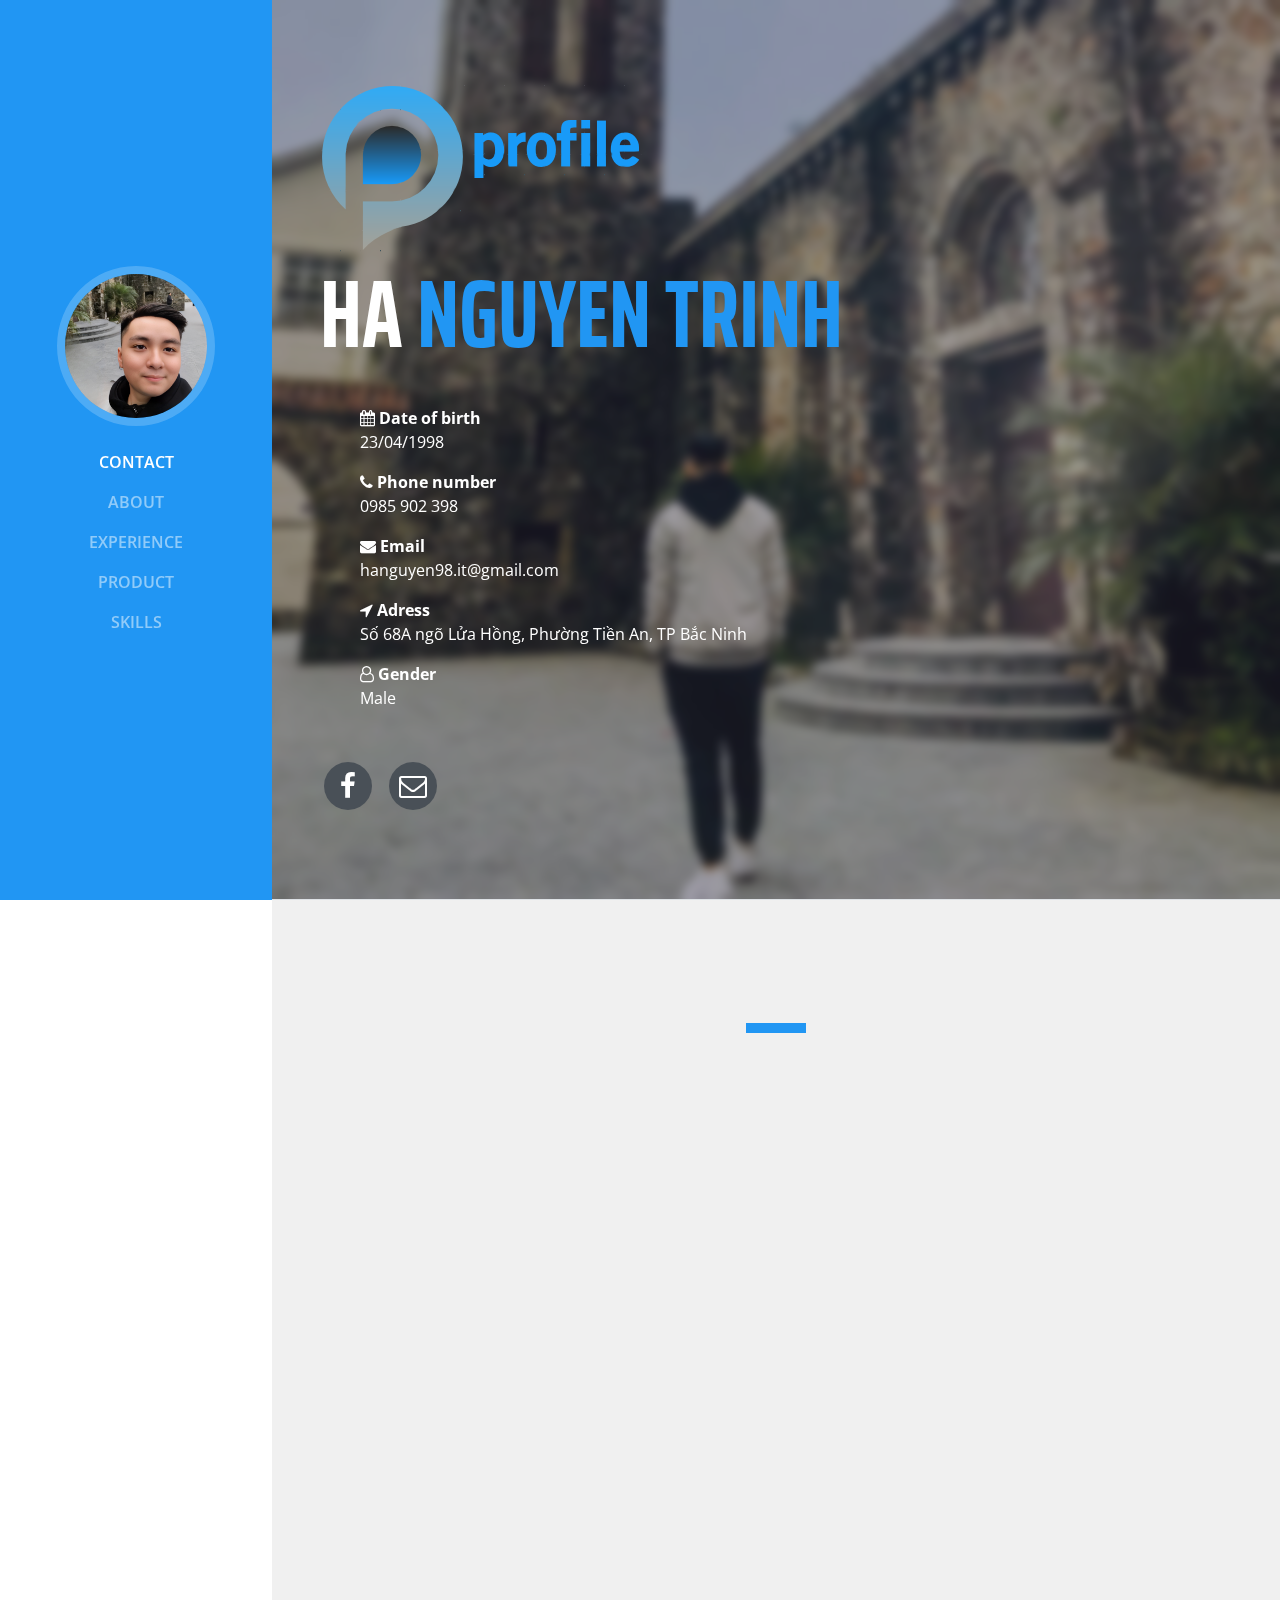
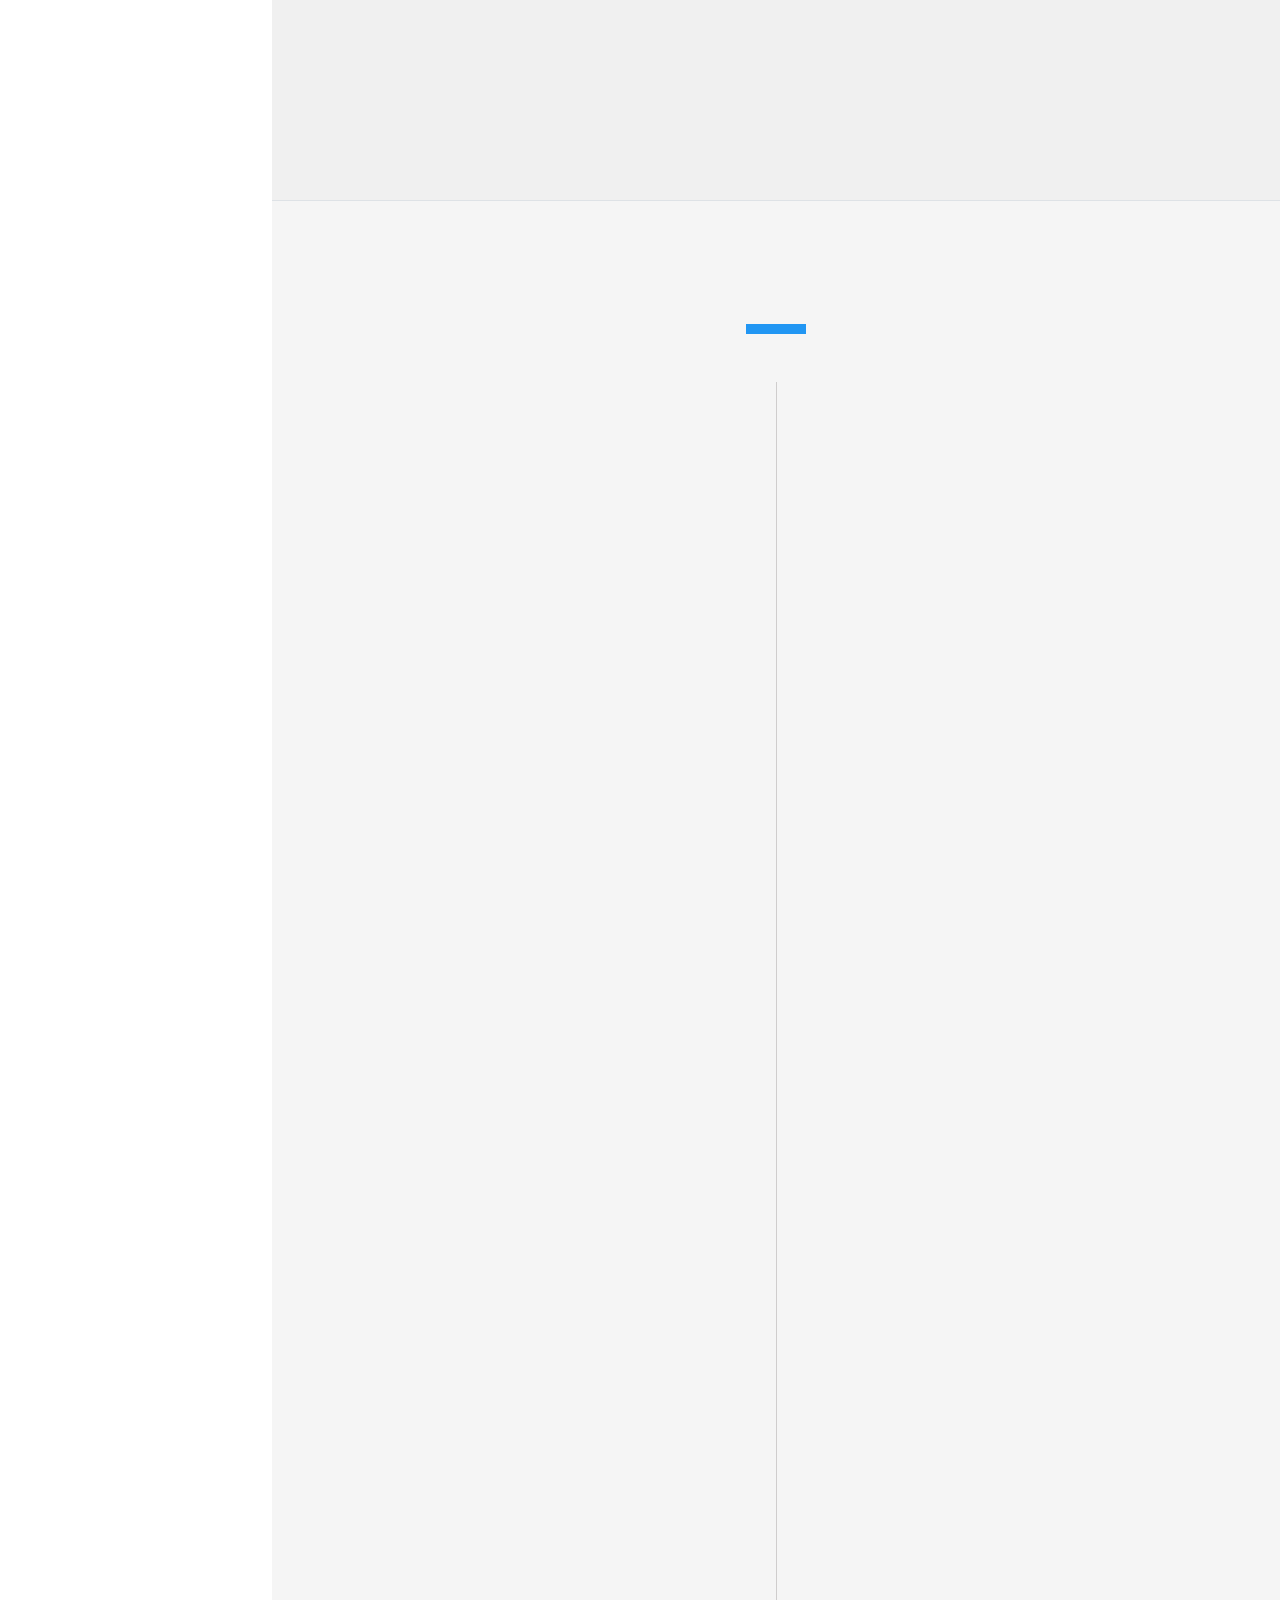
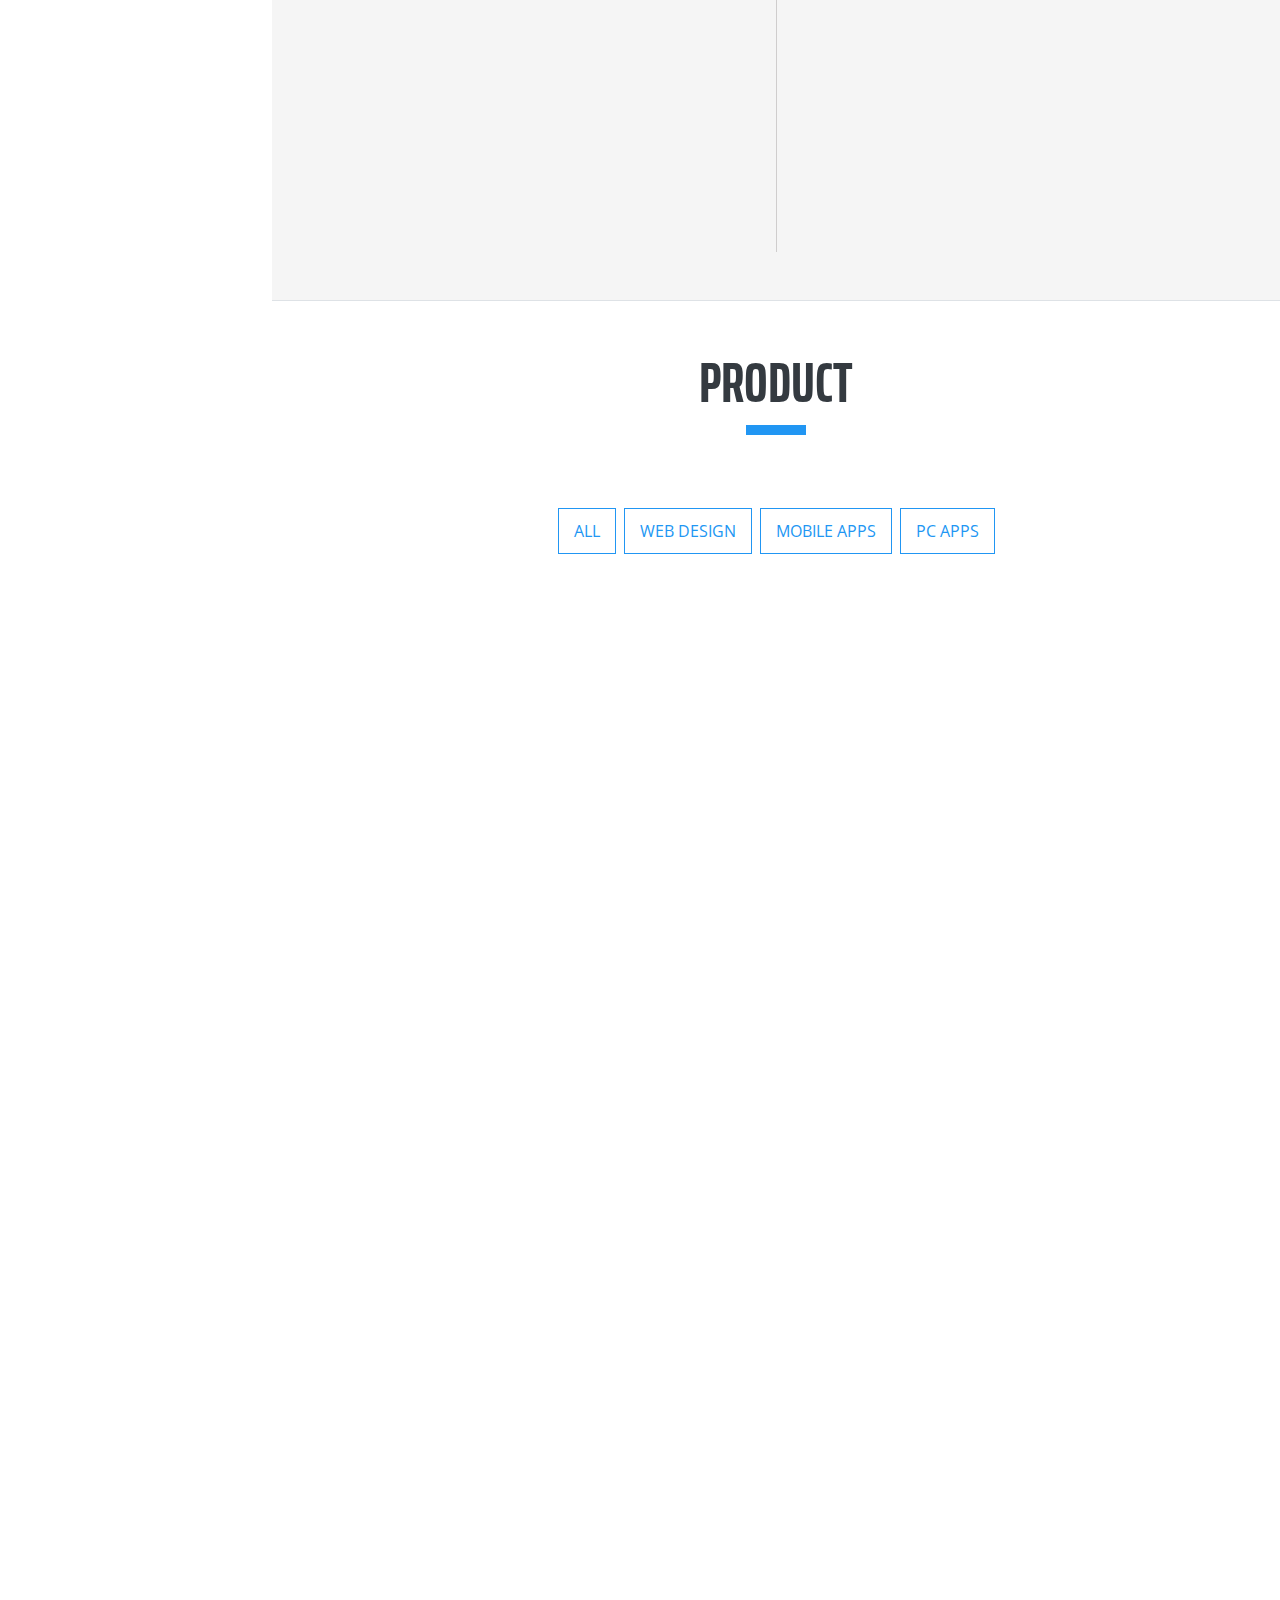
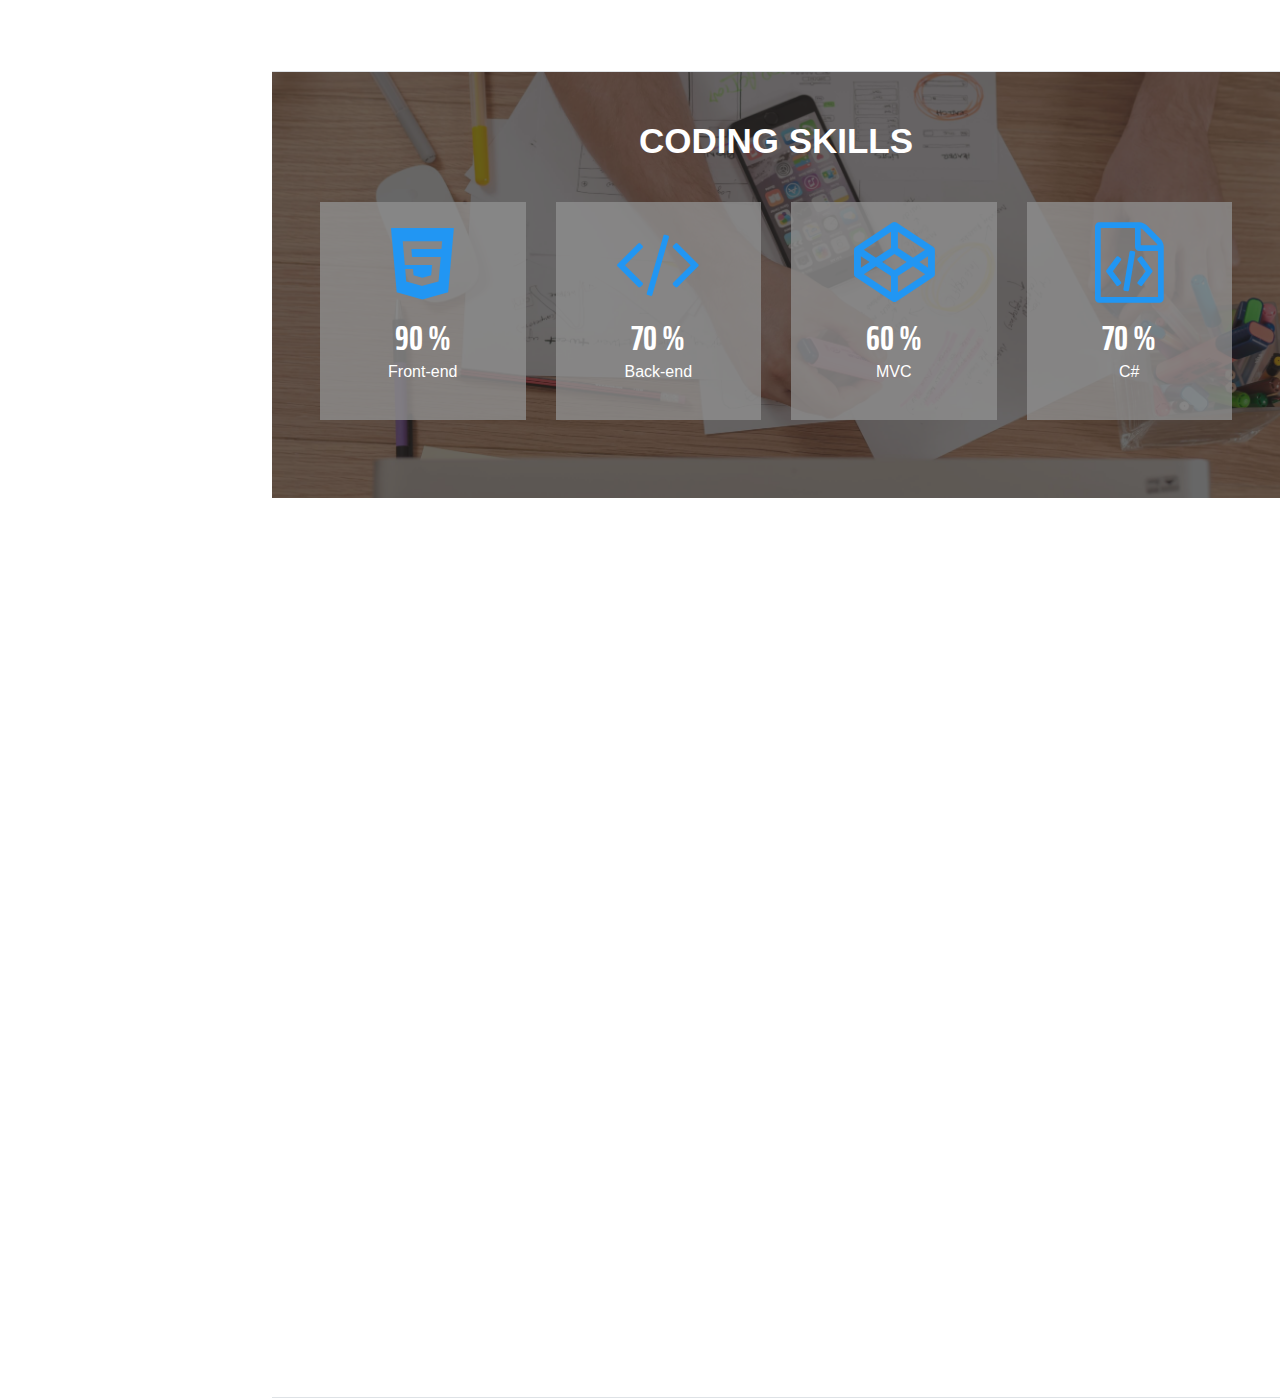
==== commit 0c2990ef: "Add files via upload" ====
--- a/index.html
+++ b/index.html
@@ -79,7 +79,7 @@
                 <div class="my-5" style="max-width: 500px;color: white">
                     <ul style="list-style: none" class="">
                         <li>
-                            <b> <i class="fa fa-calendar"></i> Date of brith</b>
+                            <b> <i class="fa fa-calendar"></i> Date of birth</b>
                             <p> 23/04/1998</p>
                         </li>
                         <li>
@@ -251,7 +251,7 @@
                         <div class="award-content">
                             <span class="date">QA/QC Enginee</span>
                             <h5 class="title mb-0">Minh Viet Group</h5>
-                            <label class="sub">January 2022 - Present</label>
+                            <label class="sub">January 2022 - August 2022</label>
                             <p class="description text-left mb-0">
                                 Trained to become QA/QC Engineer. Manage several projects such as:
                             </p>
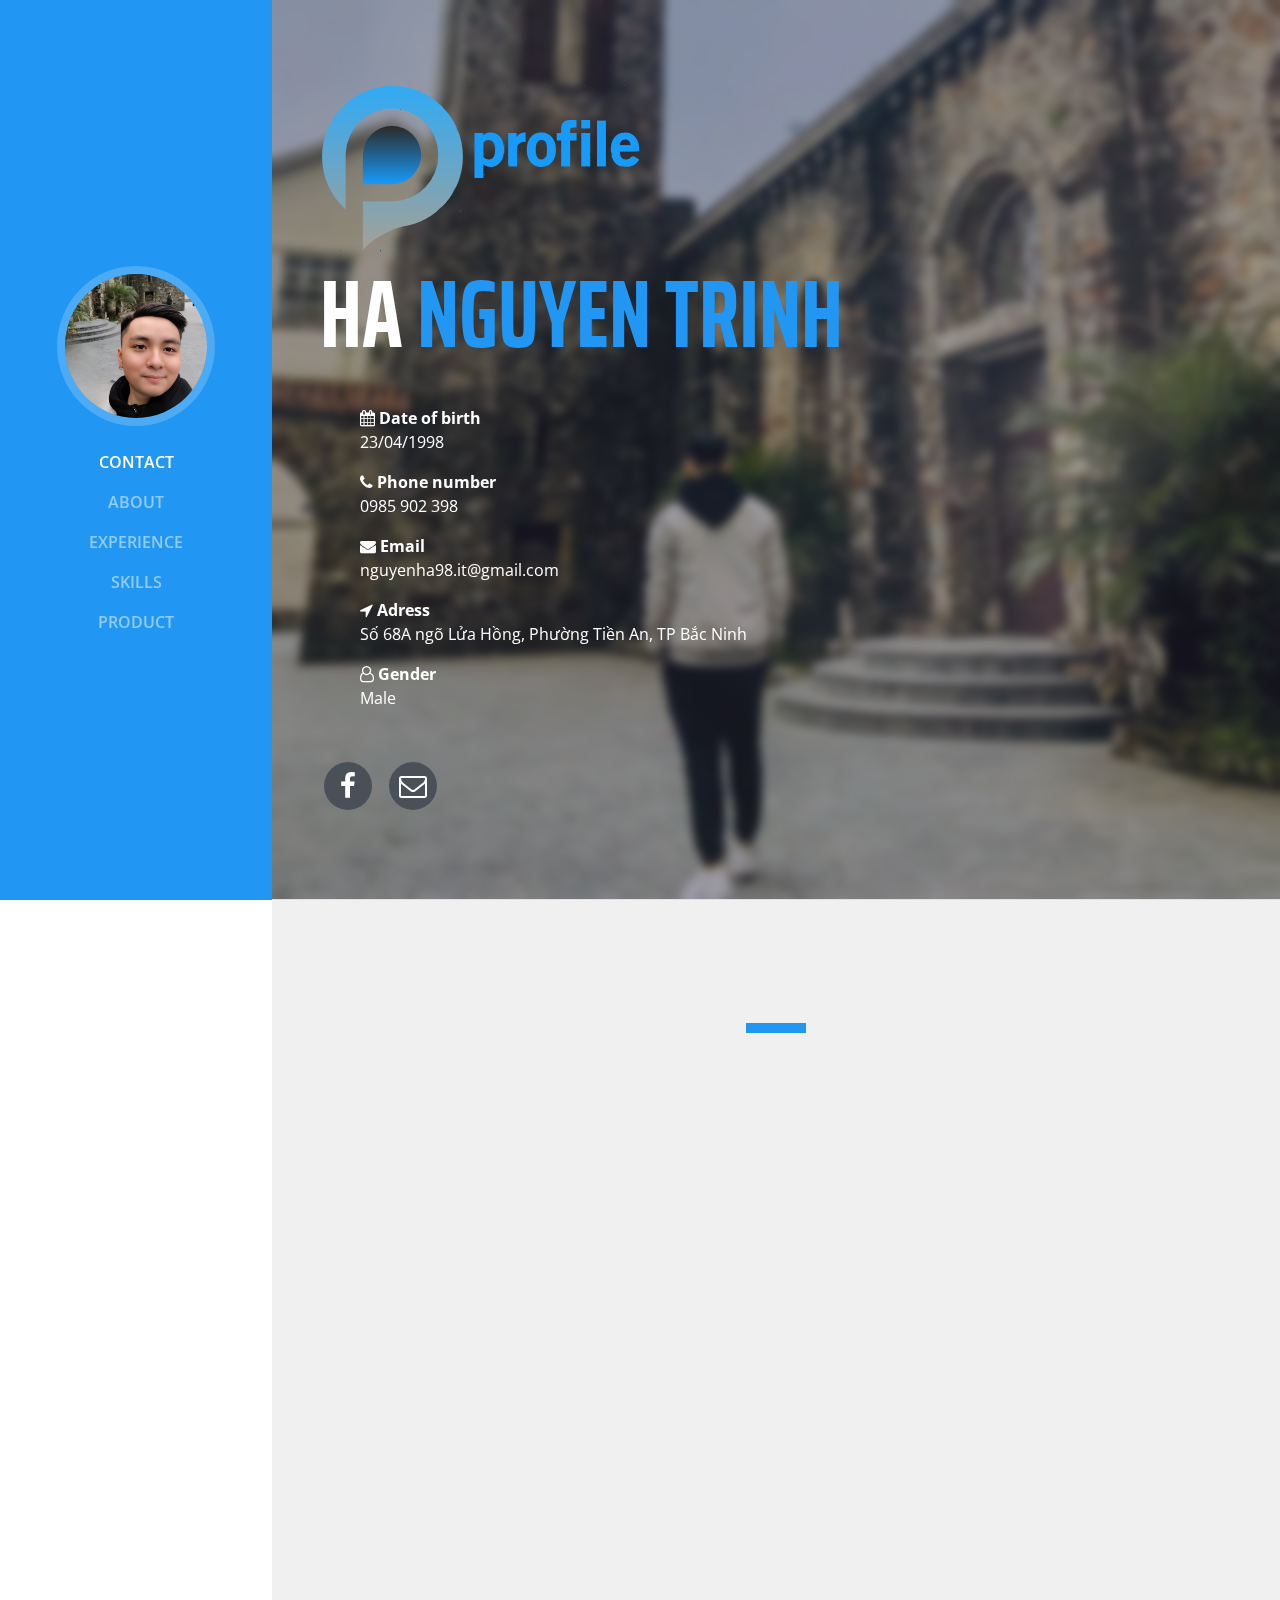
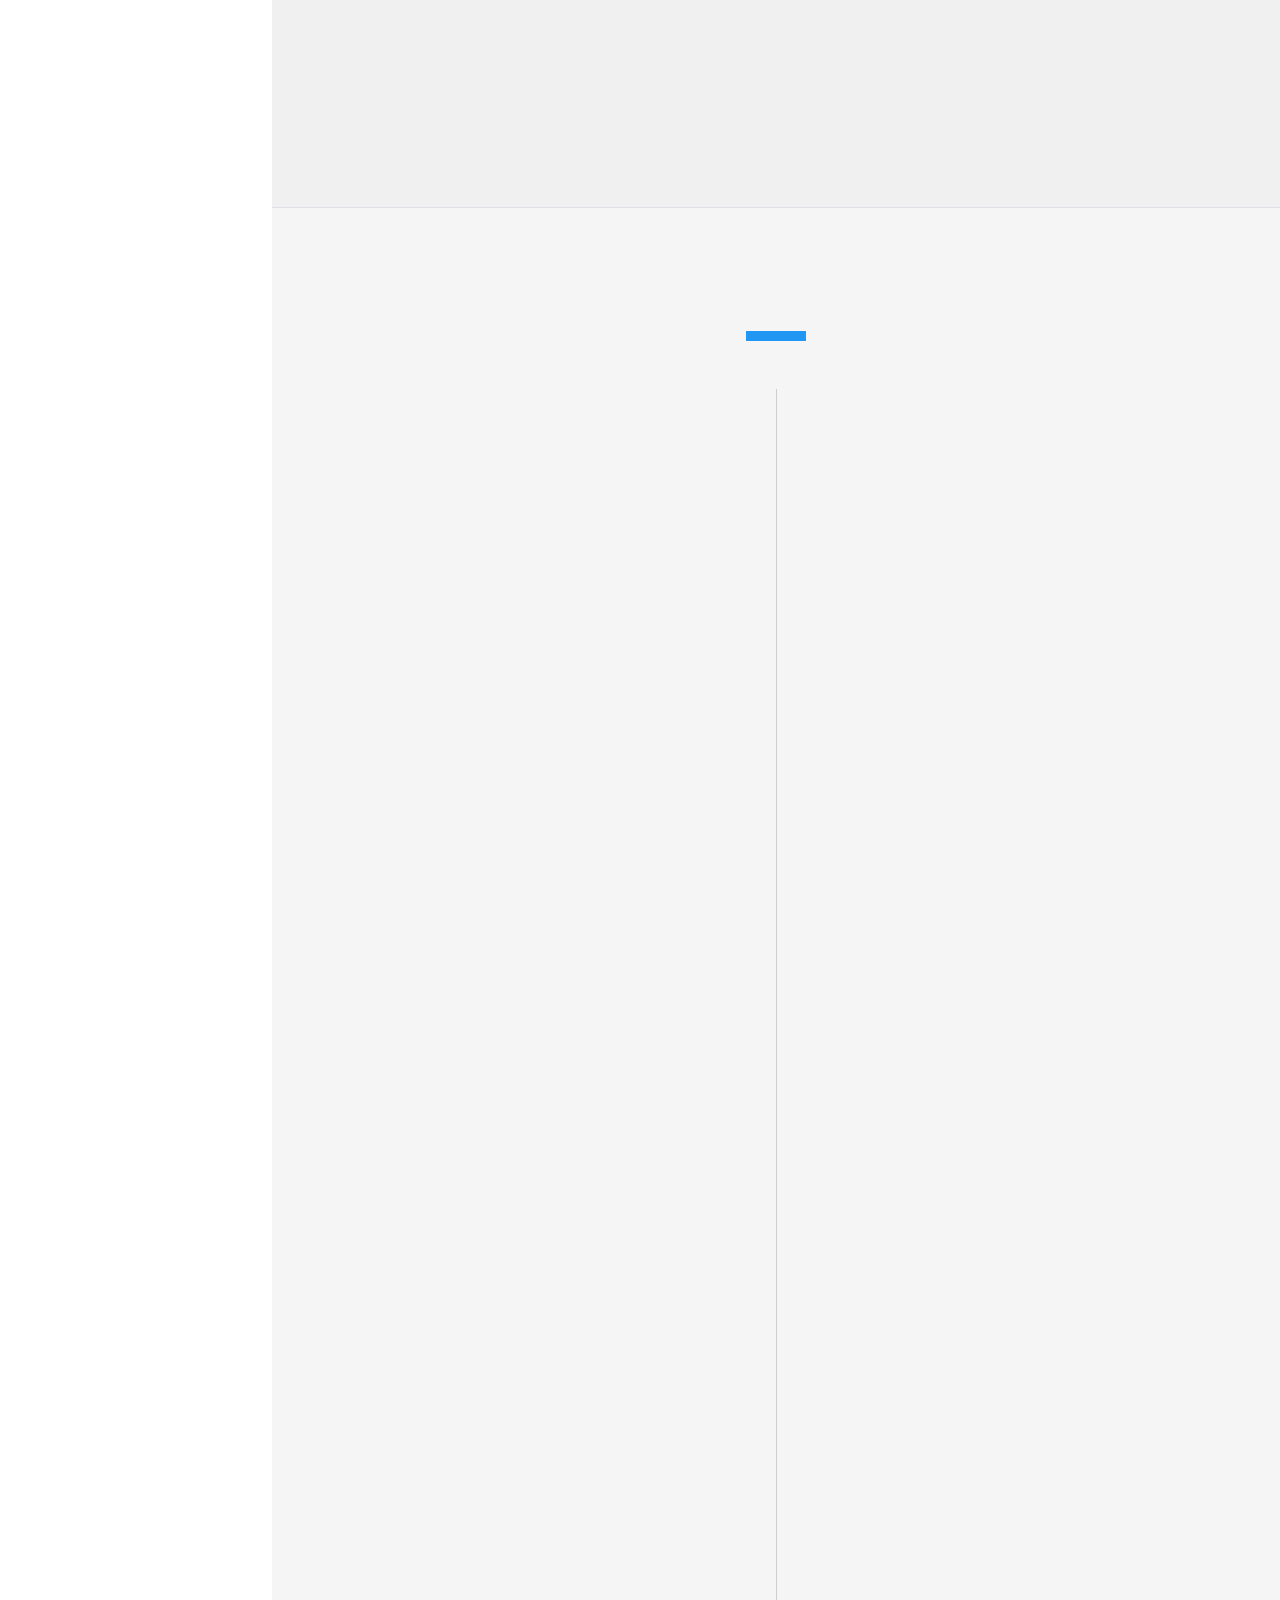
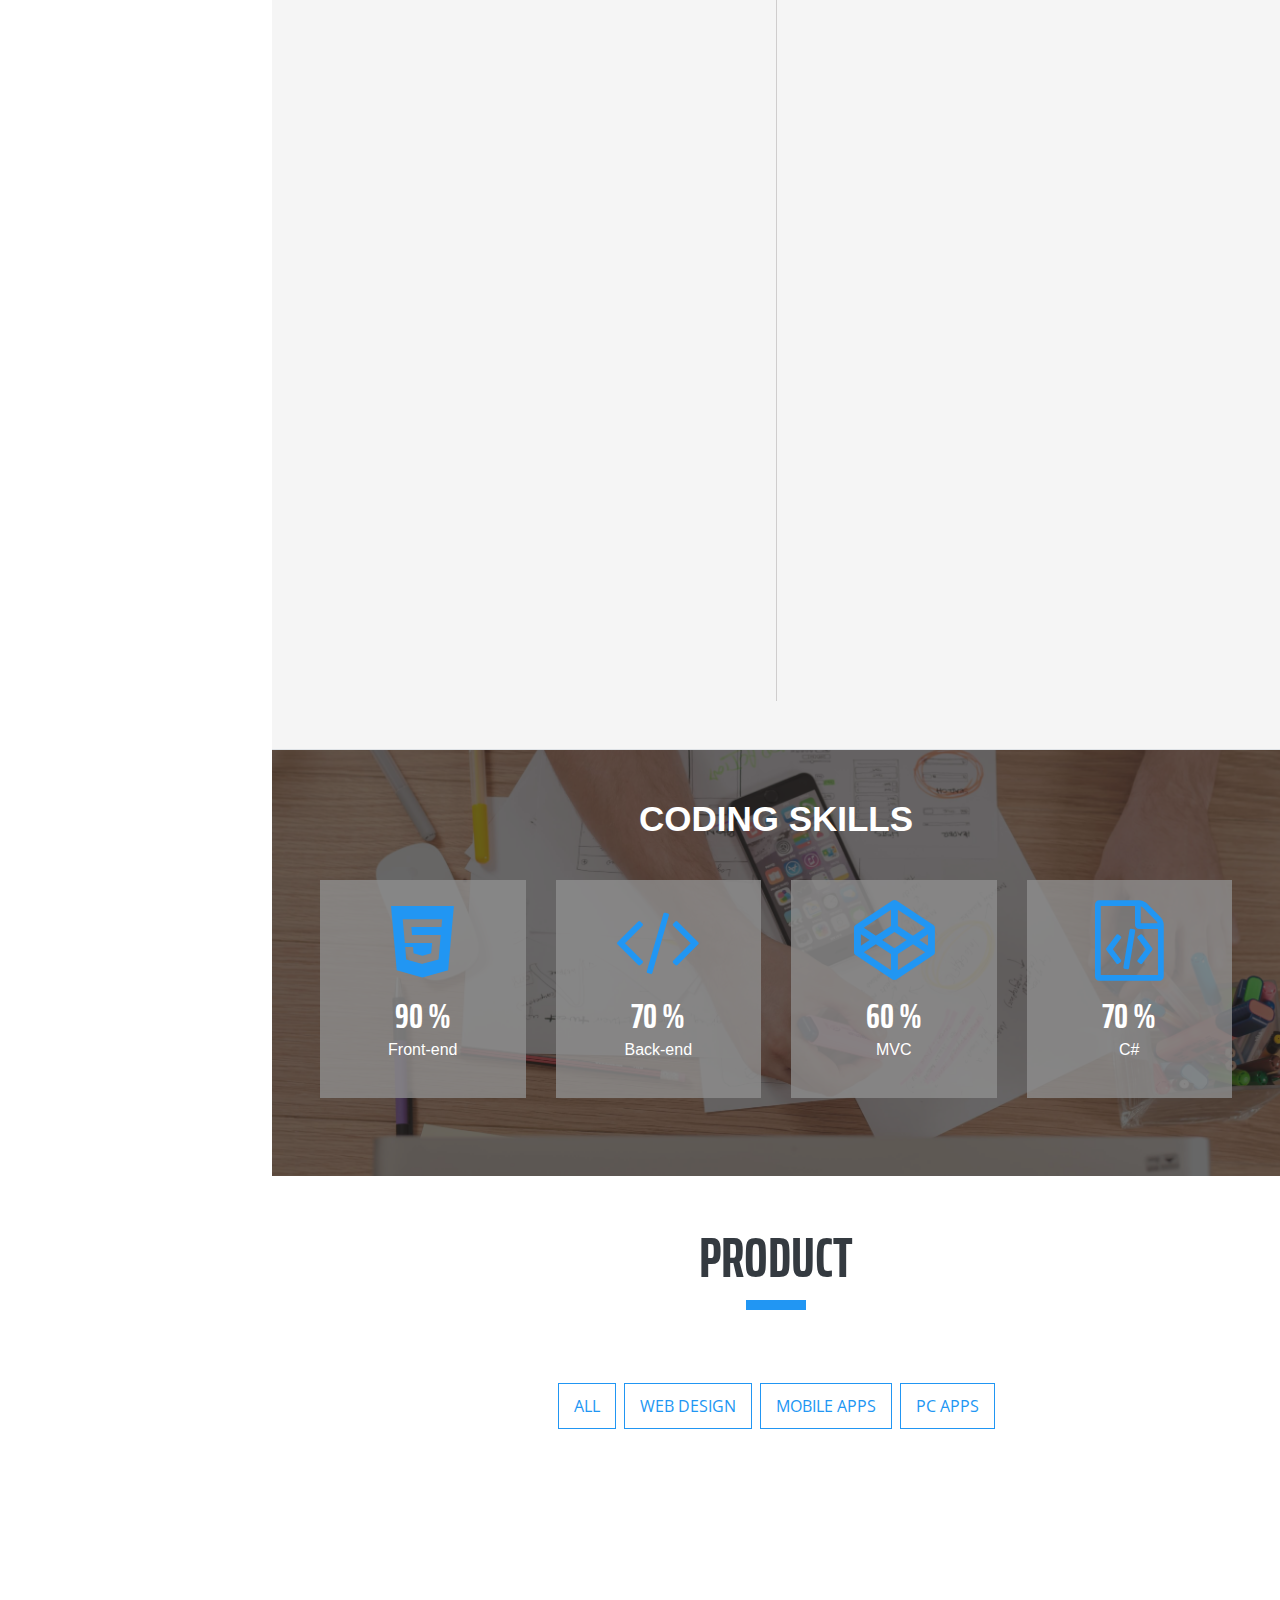
==== commit 09ae6264: "Update index.html" ====
--- a/index.html
+++ b/index.html
@@ -50,10 +50,10 @@
                     <a class="nav-link js-scroll-trigger" href="#experience">Experience</a>
                 </li>
                 <li class="nav-item">
-                    <a class="nav-link js-scroll-trigger" href="#portfolio">Product</a>
+                    <a class="nav-link js-scroll-trigger" href="#skills">Skills</a>
                 </li>
                 <li class="nav-item">
-                    <a class="nav-link js-scroll-trigger" href="#skills">Skills</a>
+                    <a class="nav-link js-scroll-trigger" href="#portfolio">Product</a>
                 </li>
                 <!--  <li class="nav-item">
                     <a class="nav-link js-scroll-trigger" href="/"><img src="img/vietnam.png"></a>
@@ -88,7 +88,7 @@
                         </li>
                         <li>
                             <b><i class="fa fa-envelope"></i> Email</b>
-                            <p>hanguyen98.it@gmail.com</p>
+                            <p>nguyenha98.it@gmail.com</p>
                         </li>
                         <li>
                             <b><i class="fa fa-location-arrow"></i> Adress</b>
@@ -168,7 +168,19 @@
                     <div class="card mx-0 p-4 mb-5" style="border-color: #17a2b8; box-shadow: 2px 2px 2px rgba(0, 0, 0, 0.21);">
                         <div class=" resume-content mr-auto" style="    min-height: 230px">
                             <h4 class="mb-3"><i class="fa fa-globe mr-3 text-info"></i>Career goals</h4>
-                            <p class="mb-0">Looking forward to working in a professional environment where I can develop my professional skills, devote all my abilities to help build a growing company. </p>
+                            <p class="mb-0">
+                                Short-term:
+                            </p>
+                            <ul>
+                                <li>Have a stable paying job</li>
+                            </ul>
+                            <p class="mb-0">
+                                Long-term:
+                            </p>
+                            <ul>
+                                <li>In 1-2 years strive to become a project manager and an important part of the company</li>
+                            </ul>
+                            <!-- <p class="mb-0">Looking forward to working in a professional environment where I can develop my professional skills, devote all my abilities to help build a growing company. </p> -->
                         </div>
                         <!-- <div class="resume-date text-md-right">
                             <span class="text-primary">Tháng 1/2022 - Present</span>
@@ -178,29 +190,37 @@
                 <div class="resume-item col-md-6 col-sm-12" data-aos="fade-up">
                     <div class="card mx-0 p-4 mb-5" style="border-color: #ffc107; box-shadow: 2px 2px 2px rgba(0, 0, 0, 0.21);">
                         <div class="resume-content mr-auto" style="    min-height: 230px">
-                            <h4 class="mb-3"><i class="fa fa-laptop mr-3 text-warning"></i>Skill</h4>
-                            <p class="mb-0">Basic communication English skills:
+                            <h4 class="mb-3"><i class="fa fa-laptop mr-3 text-warning"></i>Front-End Skills</h4>
+                            <p class="mb-0">HTML - CSS - Javascript:
                                 <br>
                                 <i class="fa fa-star fa-1x"></i>
                                 <i class="fa fa-star fa-1x"></i>
                                 <i class="fa fa-star fa-1x"></i>
-                                <i class="fa fa-star-o fa-1x"></i>
-                                <i class="fa fa-star-o fa-1x"></i>
-                            </p>
-                            <p class="mb-0">Basic Chinese communication skills:
+                                <i class="fa fa-star fa-1x"></i>
+                                <i class="fa fa-star-o fa-1x"></i>
+                            </p>
+                            <p class="mb-0">Responsive:
                                 <br>
                                 <i class="fa fa-star fa-1x"></i>
                                 <i class="fa fa-star fa-1x"></i>
-                                <i class="fa fa-star-o fa-1x"></i>
-                                <i class="fa fa-star-o fa-1x"></i>
-                                <i class="fa fa-star-o fa-1x"></i>
-                            </p>
-                            <p class="mb-0">Office Information technology skills:
+                                <i class="fa fa-star fa-1x"></i>
+                                <i class="fa fa-star fa-1x"></i>
+                                <i class="fa fa-star-o fa-1x"></i>
+                            </p>
+                            <p class="mb-0">Bootstrap - JQuery - Highchart:
                                 <br>
                                 <i class="fa fa-star fa-1x"></i>
                                 <i class="fa fa-star fa-1x"></i>
                                 <i class="fa fa-star fa-1x"></i>
                                 <i class="fa fa-star fa-1x"></i>
+                                <i class="fa fa-star-o fa-1x"></i>
+                            </p>
+                            <p class="mb-0">Angular (Typescript):
+                                <br>
+                                <i class="fa fa-star fa-1x"></i>
+                                <i class="fa fa-star fa-1x"></i>
+                                <i class="fa fa-star fa-1x"></i>
+                                <i class="fa fa-star-o fa-1x"></i>
                                 <i class="fa fa-star-o fa-1x"></i>
                             </p>
                         </div>
@@ -212,22 +232,39 @@
                 <div class="resume-item col-md-6 col-sm-12" data-aos="fade-up">
                     <div class="card mx-0 p-4 mb-5" style="border-color: #2196f3; box-shadow: 2px 2px 2px rgba(0, 0, 0, 0.21);">
                         <div class="resume-content mr-auto" style="    min-height: 230px">
-                            <h4 class="mb-3"><i class="fa fa-area-chart mr-3 text-primary"></i>Other</h4>
-                            <p class="mb-0"><b>Character</b>
-                            </p>
-                            <ul class="mb-0">
-                                <li>Fun and sociable</li>
-                                <li>There is a high sense of responsibility</li>
-                                <!-- <li></li> -->
-                            </ul>
-                            <p class="mb-0"><b>Interests</b>
-                            </p>
-                            <ul class="mb-0">
-                                <li>Play football</li>
-                                <li>Listen to music</li>
-                                <li>Research</li>
-                                <!-- <li></li> -->
-                            </ul>
+                            <h4 class="mb-3"><i class="fa fa-area-chart mr-3 text-primary"></i>Back-End Skills</h4>
+                            <p class="mb-0">NodeJS:
+                                <br>
+                                <i class="fa fa-star fa-1x"></i>
+                                <i class="fa fa-star fa-1x"></i>
+                                <i class="fa fa-star fa-1x"></i>
+                                <i class="fa fa-star-o fa-1x"></i>
+                                <i class="fa fa-star-o fa-1x"></i>
+                            </p>
+                            <p class="mb-0">Restful APIs:
+                                <br>
+                                <i class="fa fa-star fa-1x"></i>
+                                <i class="fa fa-star fa-1x"></i>
+                                <i class="fa fa-star fa-1x"></i>
+                                <i class="fa fa-star-o fa-1x"></i>
+                                <i class="fa fa-star-o fa-1x"></i>
+                            </p>
+                            <p class="mb-0">Database (MongoDB, SQL Server):
+                                <br>
+                                <i class="fa fa-star fa-1x"></i>
+                                <i class="fa fa-star fa-1x"></i>
+                                <i class="fa fa-star fa-1x"></i>
+                                <i class="fa fa-star-o fa-1x"></i>
+                                <i class="fa fa-star-o fa-1x"></i>
+                            </p>
+                            <p class="mb-0">Framework (Express):
+                                <br>
+                                <i class="fa fa-star fa-1x"></i>
+                                <i class="fa fa-star fa-1x"></i>
+                                <i class="fa fa-star-o fa-1x"></i>
+                                <i class="fa fa-star-o fa-1x"></i>
+                                <i class="fa fa-star-o fa-1x"></i>
+                            </p>
                         </div>
                         <!--   <div class="resume-date text-md-right">
                             <span class="text-primary">Tháng 12/2019 - Tháng 5/2020</span>
@@ -249,13 +286,34 @@
                     <div class="award" data-aos="zoom-in-down">
                         <div class="award-icon"></div>
                         <div class="award-content">
+                            <span class="date">SENIOR FRONTEND DEVELOPER</span>
+                            <h5 class="title mb-0">Foxconn Technology Group</h5>
+                            <label class="sub">October 2022 - October 2023</label>
+                            <p class="description  mb-0">
+                                <ul class="text-left">
+                                    <li>Team leader: <b>MC-System</b>, <b>PE-System</b> and participate in other projects: <b>RE</b>, <b>PD</b>, <b>PC</b>, <b>MPM</b>, <b>PD</b>...</li>
+                                    <li> Participate in discussions with departments to understand the operations and <b>requirements of each</b> system and <b>come up</b> with solutions.</li>
+                                    <li> Develop and improve <b>Front-End</b> and <b>Back-End</b> to make the company's systems more user-friendly.</li>
+                                    <li> Query data using <b>SQL Server</b> to process data for systems</li>
+                                    <li> <b>Research</b> and <b>Develop</b> libraries to improve work performance and product features</li>
+                                </ul>
+                            </p>
+                        </div>
+                    </div>
+                    <div class="award" data-aos="zoom-in-down">
+                        <div class="award-icon"></div>
+                        <div class="award-content">
                             <span class="date">QA/QC Enginee</span>
                             <h5 class="title mb-0">Minh Viet Group</h5>
                             <label class="sub">January 2022 - August 2022</label>
-                            <p class="description text-left mb-0">
-                                Trained to become QA/QC Engineer. Manage several projects such as:
-                            </p>
-                            <ul class="description text-left mb-0">
+                            <ul>
+                                <li class="description text-left mb-0">
+                                    <b> Manage the quality</b> of the website system under the company's project
+                                </li>
+                                <li class="description text-left mb-0">
+                                    Design (Adobe XD) and quality management of Kun Van Dong project.
+                                </li>
+                                <!--   <ul class="description text-left mb-0">
                                 <li>
                                     <a href="https://stemtieuhoc.edu.vn/">stemtieuhoc.edu.vn</a>
                                 </li>
@@ -263,8 +321,9 @@
                                     <a href="https://kiemdinhtrunghoc.edu.vn/">kiemdinhtrunghoc.edu.vn/</a>
                                 </li>
                                 <li>Use Adobe XD software to design Kun Van Dong software and control quality..</li>
+                            </ul> -->
+                                <li class="description text-left">Training interns on Front-end and Back-end</li>
                             </ul>
-                            <p class="description text-left">Training interns on Front-end and Back-end</p>
                         </div>
                     </div>
                     <div class="award" data-aos="zoom-in-down">
@@ -276,7 +335,7 @@
                             <p class="description mb-0">
                                 Participating in the operation and transformation to complete website interface of the Ministry of Education & Training from the .psd and figma files. Participate in building some applications such as: qipedc, career guidance app, toonbook using Unity.
                             </p>
-                            <ul class="description">
+                            <ul class="description text-left">
                                 <li>Join the AR . story project: <a href="https://toonbook.vn/">toonbook.vn</a></li>
                                 <li>Some other projects:
                                     <ul>
@@ -313,120 +372,6 @@
                             </p> -->
                         </div>
                     </div>
-                </div>
-            </div>
-        </section>
-        <!--====================================================
-                        PORTFOLIO
-    ======================================================-->
-        <section class="resume-section p-3 p-lg-5 d-flex flex-column" id="portfolio">
-            <div class="row my-auto">
-                <div class="col-12">
-                    <h2 class="  text-center">Product</h2>
-                    <div class="mb-5 heading-border"></div>
-                </div>
-                <div class="col-md-12">
-                    <div class="port-head-cont">
-                        <button class="btn btn-general btn-green filter-b" data-filter="all">All</button>
-                        <button class="btn btn-general btn-green filter-b" data-filter="consulting">Web Design</button>
-                        <button class="btn btn-general btn-green filter-b" data-filter="finance">Mobile Apps</button>
-                        <button class="btn btn-general btn-green filter-b" data-filter="marketing">PC Apps</button>
-                    </div>
-                </div>
-            </div>
-            <div class="row my-auto">
-                <div class="col-sm-4 portfolio-item filter marketing" data-aos="fade-up" data-aos-duration="2000"> <a class="portfolio-link">
-                        <!-- <a class="portfolio-link" href="#portfolioModal1" data-toggle="modal"> -->
-                        <!--  <div class="caption-port" >
-                            <div class="caption-port-content">
-                                <i class="fa fa-search-plus fa-3x"></i>
-                            </div>
-                          
-                        </div> -->
-                        <img class="img-fluid" src="img/portfolio/p-1.jpg" alt="">
-                    </a>
-                </div>
-                <div class="col-sm-4 portfolio-item filter marketing" data-aos="fade-up" data-aos-duration="2000"> <a class="portfolio-link">
-                        <!-- <a class="portfolio-link" href="#portfolioModal2" data-toggle="modal"> -->
-                        <!-- <div class="caption-port">
-                            <div class="caption-port-content">
-                                <i class="fa fa-search-plus fa-3x"></i>
-                            </div>
-                        </div> -->
-                        <img class="img-fluid" src="img/portfolio/p-2.jpg" alt="">
-                    </a>
-                </div>
-                <div class="col-sm-4 portfolio-item filter marketing" data-aos="fade-up" data-aos-duration="2000"> <a class="portfolio-link">
-                        <!-- <a class="portfolio-link" href="#portfolioModal3" data-toggle="modal"> -->
-                        <!-- <div class="caption-port">
-                            <div class="caption-port-content">
-                                <i class="fa fa-search-plus fa-3x"></i>
-                            </div>
-                        </div> -->
-                        <img class="img-fluid" src="img/portfolio/p-10.jpg" alt="">
-                    </a>
-                </div>
-                <div class="col-sm-4 portfolio-item filter marketing" data-aos="fade-up" data-aos-duration="2000"> <a class="portfolio-link">
-                        <!-- <a class="portfolio-link" href="#portfolioModal5" data-toggle="modal"> -->
-                        <!-- <div class="caption-port">
-                            <div class="caption-port-content">
-                                <i class="fa fa-search-plus fa-3x"></i>
-                            </div>
-                        </div> -->
-                        <img class="img-fluid" src="img/portfolio/p-5.jpg" alt="">
-                    </a>
-                </div>
-                <div class="col-sm-4 portfolio-item filter consulting" data-aos="fade-up" data-aos-duration="2000"> <a class="portfolio-link">
-                        <!-- <a class="portfolio-link" href="#portfolioModal6" data-toggle="modal"> -->
-                        <!-- <div class="caption-port">
-                            <div class="caption-port-content">
-                                <i class="fa fa-search-plus fa-3x"></i>
-                            </div>
-                        </div> -->
-                        <img class="img-fluid" src="img/portfolio/p-6.jpg" alt="">
-                    </a>
-                </div>
-                <div class="col-sm-4 portfolio-item filter consulting" data-aos="fade-up" data-aos-duration="2000"> <a class="portfolio-link">
-                        <!-- <a class="portfolio-link" href="#portfolioModal7" data-toggle="modal"> -->
-                        <!-- <div class="caption-port">
-                            <div class="caption-port-content">
-                                <i class="fa fa-search-plus fa-3x"></i>
-                            </div>
-                        </div> -->
-                        <img class="img-fluid" src="img/portfolio/p-7.jpg" alt="">
-                    </a>
-                </div>
-                <div class="col-sm-4 portfolio-item filter consulting" data-aos="fade-up" data-aos-duration="2000"> <a class="portfolio-link">
-                        <!-- <a class="portfolio-link" href="#portfolioModal8" data-toggle="modal"> -->
-                        <!-- <div class="caption-port">
-                            <div class="caption-port-content">
-                                <i class="fa fa-search-plus fa-3x"></i>
-                            </div>
-                        </div> -->
-                        <img class="img-fluid" src="img/portfolio/p-8.jpg" alt="">
-                    </a>
-                </div>
-                <div class="col-sm-4 portfolio-item filter finance" data-aos="fade-up" data-aos-duration="2000">
-                    <a class="portfolio-link">
-                        <!-- <a class="portfolio-link" href="#portfolioModal9" data-toggle="modal"> -->
-                        <!-- <div class="caption-port">
-                            <div class="caption-port-content">
-                                <i class="fa fa-search-plus fa-3x"></i>
-                            </div>
-                        </div> -->
-                        <img class="img-fluid" src="img/portfolio/p-9.jpg" alt="">
-                    </a>
-                </div>
-                <div class="col-sm-4 portfolio-item filter finance" data-aos="fade-up" data-aos-duration="2000">
-                    <a class="portfolio-link">
-                        <!-- <a class="portfolio-link" href="#portfolioModal4" data-toggle="modal"> -->
-                        <!-- <div class="caption-port">
-                            <div class="caption-port-content">
-                                <i class="fa fa-search-plus fa-3x"></i>
-                            </div>
-                        </div> -->
-                        <img class="img-fluid" src="img/portfolio/p-4.jpg" alt="">
-                    </a>
                 </div>
             </div>
         </section>
@@ -470,6 +415,120 @@
             </div>
         </section>
         <!--====================================================
+                        PORTFOLIO
+    ======================================================-->
+        <section class="resume-section p-3 p-lg-5 d-flex flex-column" id="portfolio">
+            <div class="row my-auto">
+                <div class="col-12">
+                    <h2 class="  text-center">Product</h2>
+                    <div class="mb-5 heading-border"></div>
+                </div>
+                <div class="col-md-12">
+                    <div class="port-head-cont">
+                        <button class="btn btn-general btn-green filter-b" data-filter="all">All</button>
+                        <button class="btn btn-general btn-green filter-b" data-filter="consulting">Web Design</button>
+                        <button class="btn btn-general btn-green filter-b" data-filter="finance">Mobile Apps</button>
+                        <button class="btn btn-general btn-green filter-b" data-filter="marketing">PC Apps</button>
+                    </div>
+                </div>
+            </div>
+            <div class="row my-auto">
+                <div class="col-sm-4 portfolio-item filter marketing" data-aos="fade-up" data-aos-duration="2000"> <a class="portfolio-link">
+                        <!-- <a class="portfolio-link" href="#portfolioModal1" data-toggle="modal"> -->
+                        <!--  <div class="caption-port" >
+                            <div class="caption-port-content">
+                                <i class="fa fa-search-plus fa-3x"></i>
+                            </div>
+                          
+                        </div> -->
+                        <img class="img-fluid" src="img/portfolio/p-1.jpg" alt="">
+                    </a>
+                </div>
+                <div class="col-sm-4 portfolio-item filter marketing" data-aos="fade-up" data-aos-duration="2000"> <a class="portfolio-link">
+                        <!-- <a class="portfolio-link" href="#portfolioModal2" data-toggle="modal"> -->
+                        <!-- <div class="caption-port">
+                            <div class="caption-port-content">
+                                <i class="fa fa-search-plus fa-3x"></i>
+                            </div>
+                        </div> -->
+                        <img class="img-fluid" src="img/portfolio/p-2.jpg" alt="">
+                    </a>
+                </div>
+                <div class="col-sm-4 portfolio-item filter marketing" data-aos="fade-up" data-aos-duration="2000"> <a class="portfolio-link">
+                        <!-- <a class="portfolio-link" href="#portfolioModal3" data-toggle="modal"> -->
+                        <!-- <div class="caption-port">
+                            <div class="caption-port-content">
+                                <i class="fa fa-search-plus fa-3x"></i>
+                            </div>
+                        </div> -->
+                        <img class="img-fluid" src="img/portfolio/p-10.jpg" alt="">
+                    </a>
+                </div>
+                <div class="col-sm-4 portfolio-item filter marketing" data-aos="fade-up" data-aos-duration="2000"> <a class="portfolio-link">
+                        <!-- <a class="portfolio-link" href="#portfolioModal5" data-toggle="modal"> -->
+                        <!-- <div class="caption-port">
+                            <div class="caption-port-content">
+                                <i class="fa fa-search-plus fa-3x"></i>
+                            </div>
+                        </div> -->
+                        <img class="img-fluid" src="img/portfolio/p-5.jpg" alt="">
+                    </a>
+                </div>
+                <div class="col-sm-4 portfolio-item filter consulting" data-aos="fade-up" data-aos-duration="2000"> <a class="portfolio-link">
+                        <!-- <a class="portfolio-link" href="#portfolioModal6" data-toggle="modal"> -->
+                        <!-- <div class="caption-port">
+                            <div class="caption-port-content">
+                                <i class="fa fa-search-plus fa-3x"></i>
+                            </div>
+                        </div> -->
+                        <img class="img-fluid" src="img/portfolio/p-6.jpg" alt="">
+                    </a>
+                </div>
+                <div class="col-sm-4 portfolio-item filter consulting" data-aos="fade-up" data-aos-duration="2000"> <a class="portfolio-link">
+                        <!-- <a class="portfolio-link" href="#portfolioModal7" data-toggle="modal"> -->
+                        <!-- <div class="caption-port">
+                            <div class="caption-port-content">
+                                <i class="fa fa-search-plus fa-3x"></i>
+                            </div>
+                        </div> -->
+                        <img class="img-fluid" src="img/portfolio/p-7.jpg" alt="">
+                    </a>
+                </div>
+                <div class="col-sm-4 portfolio-item filter consulting" data-aos="fade-up" data-aos-duration="2000"> <a class="portfolio-link">
+                        <!-- <a class="portfolio-link" href="#portfolioModal8" data-toggle="modal"> -->
+                        <!-- <div class="caption-port">
+                            <div class="caption-port-content">
+                                <i class="fa fa-search-plus fa-3x"></i>
+                            </div>
+                        </div> -->
+                        <img class="img-fluid" src="img/portfolio/p-8.jpg" alt="">
+                    </a>
+                </div>
+                <div class="col-sm-4 portfolio-item filter finance" data-aos="fade-up" data-aos-duration="2000">
+                    <a class="portfolio-link">
+                        <!-- <a class="portfolio-link" href="#portfolioModal9" data-toggle="modal"> -->
+                        <!-- <div class="caption-port">
+                            <div class="caption-port-content">
+                                <i class="fa fa-search-plus fa-3x"></i>
+                            </div>
+                        </div> -->
+                        <img class="img-fluid" src="img/portfolio/p-9.jpg" alt="">
+                    </a>
+                </div>
+                <div class="col-sm-4 portfolio-item filter finance" data-aos="fade-up" data-aos-duration="2000">
+                    <a class="portfolio-link">
+                        <!-- <a class="portfolio-link" href="#portfolioModal4" data-toggle="modal"> -->
+                        <!-- <div class="caption-port">
+                            <div class="caption-port-content">
+                                <i class="fa fa-search-plus fa-3x"></i>
+                            </div>
+                        </div> -->
+                        <img class="img-fluid" src="img/portfolio/p-4.jpg" alt="">
+                    </a>
+                </div>
+            </div>
+        </section>
+        <!--====================================================
     
                           CONTACT
     ======================================================-->
@@ -522,13 +581,13 @@
                 </div>
             </div>
         </section> -->
-            <section class=" d-flex flex-column" id="maps">
+            <!--   <section class=" d-flex flex-column" id="maps">
                 <div id="map">
                     <div class="map-responsive">
                         <iframe src="https://www.google.com/maps/embed?pb=!1m18!1m12!1m3!1d3720.2759378321466!2d106.06673760000001!3d21.181194599999998!2m3!1f0!2f0!3f0!3m2!1i1024!2i768!4f13.1!3m3!1m2!1s0x31350c02f802b621%3A0x72f7ee060ee44fc0!2zNjggTOG7rWEgSOG7k25nLCBQLlRp4buBbiBBbiwgQuG6r2MgTmluaA!5e0!3m2!1svi!2s!4v1662993439465!5m2!1svi!2s" width="600" height="450" frameborder="0" style="border:0" allowfullscreen></iframe>
                     </div>
                 </div>
-            </section>
+            </section> -->
     </div>
     <!--====================================================
                     PORTFOLIO MODALS
@@ -1032,4 +1091,4 @@
     </script>
 </body>
 
-</html>+</html>
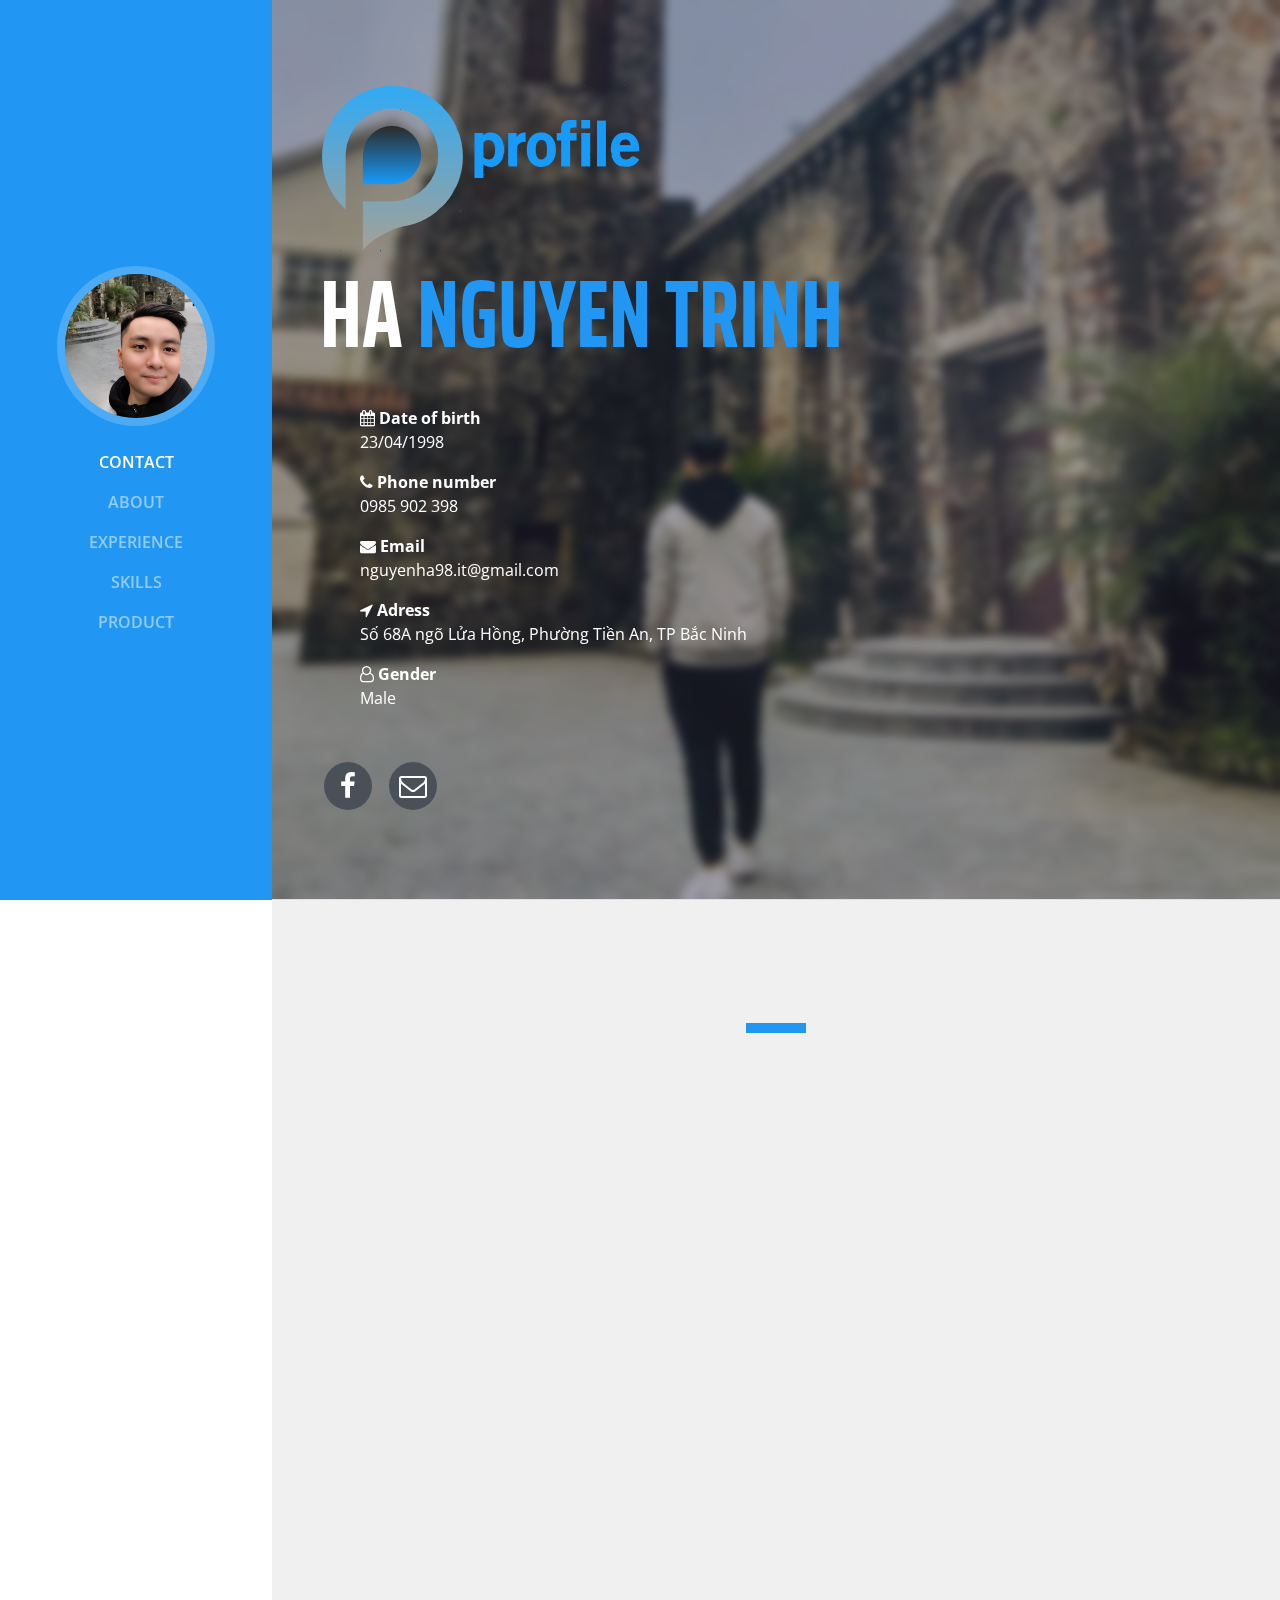
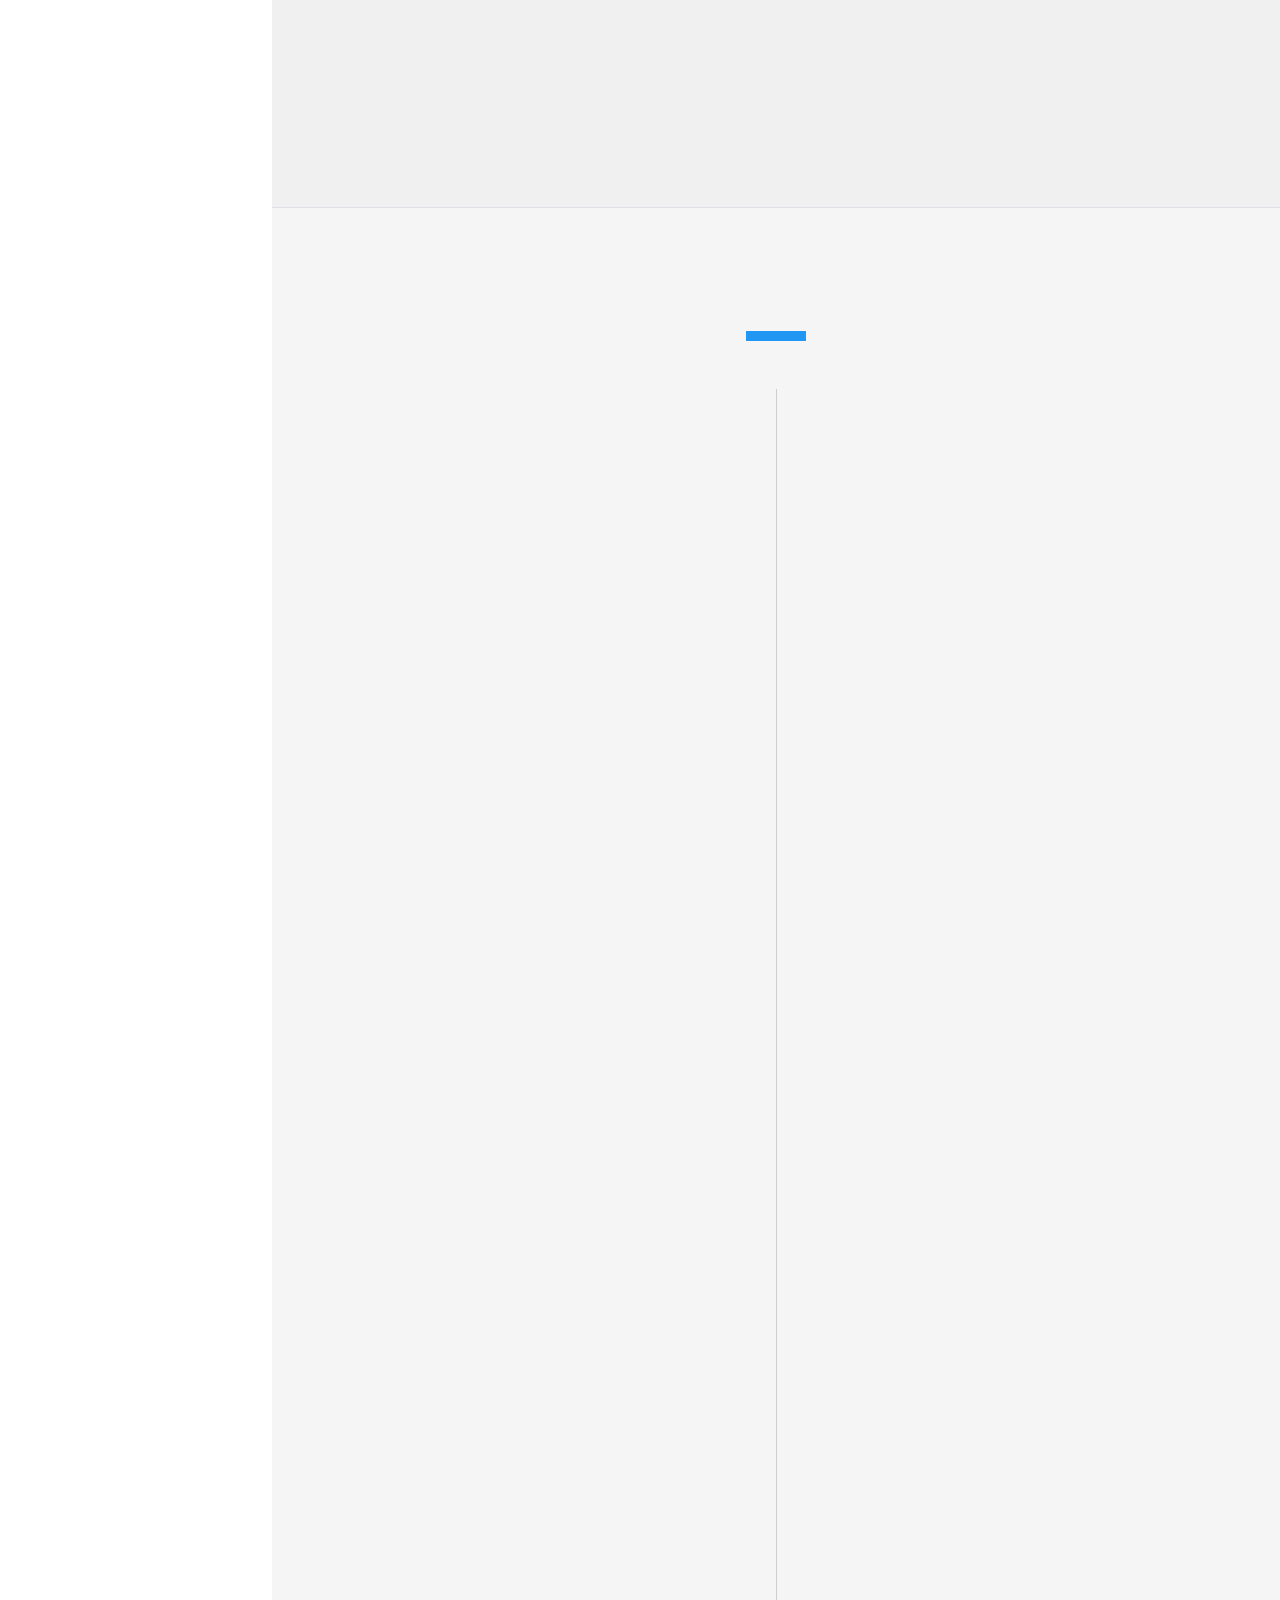
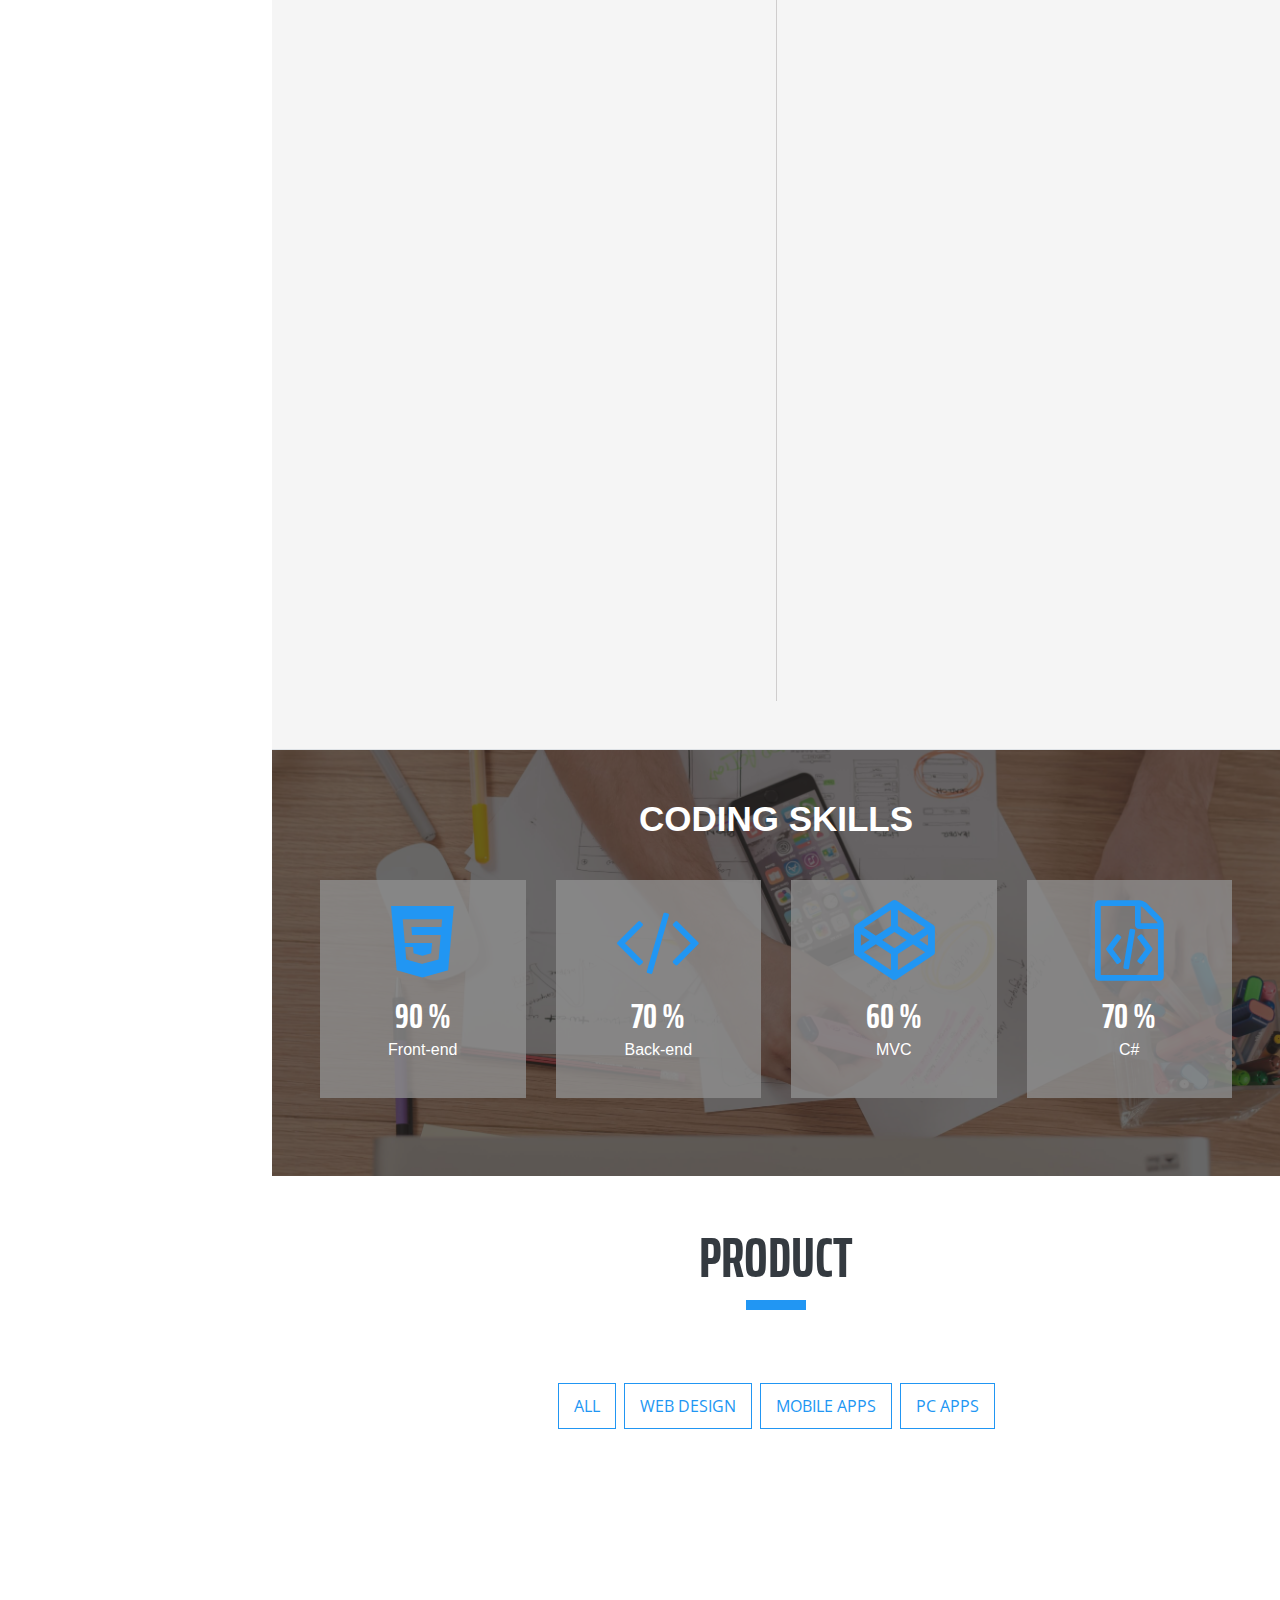
==== commit 5dec0670: "Update index.html" ====
--- a/index.html
+++ b/index.html
@@ -532,8 +532,8 @@
     
                           CONTACT
     ======================================================-->
-        <section class="resume-section p-3 p-lg-5 d-flex flex-column">
-            <!--    <div class="row my-auto" id="contact">
+        <!-- <section class="resume-section p-3 p-lg-5 d-flex flex-column"> -->
+        <!--    <div class="row my-auto" id="contact">
                 <div class="col-md-8">
                     <div class="contact-cont">
                         <h3>CONTACT Us</h3>
@@ -581,60 +581,61 @@
                 </div>
             </div>
         </section> -->
-            <!--   <section class=" d-flex flex-column" id="maps">
+        <!--   <section class=" d-flex flex-column" id="maps">
                 <div id="map">
                     <div class="map-responsive">
                         <iframe src="https://www.google.com/maps/embed?pb=!1m18!1m12!1m3!1d3720.2759378321466!2d106.06673760000001!3d21.181194599999998!2m3!1f0!2f0!3f0!3m2!1i1024!2i768!4f13.1!3m3!1m2!1s0x31350c02f802b621%3A0x72f7ee060ee44fc0!2zNjggTOG7rWEgSOG7k25nLCBQLlRp4buBbiBBbiwgQuG6r2MgTmluaA!5e0!3m2!1svi!2s!4v1662993439465!5m2!1svi!2s" width="600" height="450" frameborder="0" style="border:0" allowfullscreen></iframe>
                     </div>
                 </div>
             </section> -->
-    </div>
-    <!--====================================================
+        <!-- </div> -->
+        <!--====================================================
                     PORTFOLIO MODALS
 ======================================================-->
-    <div class="portfolio-modal modal fade" id="portfolioModal1" tabindex="-1" role="dialog" aria-hidden="true">
-        <div class="modal-dialog" role="document">
-            <div class="modal-content">
-                <div class="close-modal" data-dismiss="modal">
-                    <div class="lr">
-                        <div class="rl"></div>
-                    </div>
-                </div>
-                <div class="container">
-                    <div class="row">
-                        <div class="modal-body">
-                            <div class="title-bar">
-                                <div class="col-md-12">
-                                    <h2 class="text-center">Our Project</h2>
-                                    <div class="heading-border"></div>
-                                </div>
-                            </div>
-                            <div class="row">
-                                <div class="col-md-6">
-                                    <img class="img-fluid img-centered" src="img/portfolio/p-1.jpg" alt="">
-                                </div>
-                                <div class="col-md-6">
-                                    <p>Our new Project every processes had become fragmented; meaning quality and service were inconsistent. This lack of standardization was adversely impacting operating costs, productivity and customer satisfaction. For several years now Payfast has worked strategically with innovations as a means of developing new solutions, products and services. In line with this vision, Success was approached to find new payments solutions to offer Payfast customers on their website, including open invoice and partial payments options.</p>
-                                    <ul class="list-inline item-details">
-                                        <li>Client:
-                                            <strong>
-                                                <a href="#">Techs Soft</a>
-                                            </strong>
-                                        </li>
-                                        <li>Date:
-                                            <strong>
-                                                <a href="#">April 2018</a>
-                                            </strong>
-                                        </li>
-                                        <li>Service:
-                                            <strong>
-                                                <a href="#">Web Development</a>
-                                            </strong>
-                                        </li>
-                                    </ul>
-                                    <button class="btn btn-general btn-white" type="button" data-dismiss="modal">
-                                        <i class="fa fa-times"></i> Close
-                                    </button>
+        <div class="portfolio-modal modal fade" id="portfolioModal1" tabindex="-1" role="dialog" aria-hidden="true">
+            <div class="modal-dialog" role="document">
+                <div class="modal-content">
+                    <div class="close-modal" data-dismiss="modal">
+                        <div class="lr">
+                            <div class="rl"></div>
+                        </div>
+                    </div>
+                    <div class="container">
+                        <div class="row">
+                            <div class="modal-body">
+                                <div class="title-bar">
+                                    <div class="col-md-12">
+                                        <h2 class="text-center">Our Project</h2>
+                                        <div class="heading-border"></div>
+                                    </div>
+                                </div>
+                                <div class="row">
+                                    <div class="col-md-6">
+                                        <img class="img-fluid img-centered" src="img/portfolio/p-1.jpg" alt="">
+                                    </div>
+                                    <div class="col-md-6">
+                                        <p>Our new Project every processes had become fragmented; meaning quality and service were inconsistent. This lack of standardization was adversely impacting operating costs, productivity and customer satisfaction. For several years now Payfast has worked strategically with innovations as a means of developing new solutions, products and services. In line with this vision, Success was approached to find new payments solutions to offer Payfast customers on their website, including open invoice and partial payments options.</p>
+                                        <ul class="list-inline item-details">
+                                            <li>Client:
+                                                <strong>
+                                                    <a href="#">Techs Soft</a>
+                                                </strong>
+                                            </li>
+                                            <li>Date:
+                                                <strong>
+                                                    <a href="#">April 2018</a>
+                                                </strong>
+                                            </li>
+                                            <li>Service:
+                                                <strong>
+                                                    <a href="#">Web Development</a>
+                                                </strong>
+                                            </li>
+                                        </ul>
+                                        <button class="btn btn-general btn-white" type="button" data-dismiss="modal">
+                                            <i class="fa fa-times"></i> Close
+                                        </button>
+                                    </div>
                                 </div>
                             </div>
                         </div>
@@ -642,50 +643,50 @@
                 </div>
             </div>
         </div>
-    </div>
-    <div class="portfolio-modal modal fade" id="portfolioModal2" tabindex="-1" role="dialog" aria-hidden="true">
-        <div class="modal-dialog" role="document">
-            <div class="modal-content">
-                <div class="close-modal" data-dismiss="modal">
-                    <div class="lr">
-                        <div class="rl"></div>
-                    </div>
-                </div>
-                <div class="container">
-                    <div class="row">
-                        <div class="modal-body">
-                            <div class="title-bar">
-                                <div class="col-md-12">
-                                    <h2 class="text-center">Our Project</h2>
-                                    <div class="heading-border"></div>
-                                </div>
-                            </div>
-                            <div class="row">
-                                <div class="col-md-6">
-                                    <img class="img-fluid img-centered" src="img/portfolio/p-2.jpg" alt="">
-                                </div>
-                                <div class="col-md-6">
-                                    <p>Our new Project every processes had become fragmented; meaning quality and service were inconsistent. This lack of standardization was adversely impacting operating costs, productivity and customer satisfaction. For several years now Payfast has worked strategically with innovations as a means of developing new solutions, products and services. In line with this vision, Success was approached to find new payments solutions to offer Payfast customers on their website, including open invoice and partial payments options.</p>
-                                    <ul class="list-inline item-details">
-                                        <li>Client:
-                                            <strong>
-                                                <a href="#">Techs Soft</a>
-                                            </strong>
-                                        </li>
-                                        <li>Date:
-                                            <strong>
-                                                <a href="#">April 2018</a>
-                                            </strong>
-                                        </li>
-                                        <li>Service:
-                                            <strong>
-                                                <a href="#">Web Development</a>
-                                            </strong>
-                                        </li>
-                                    </ul>
-                                    <button class="btn btn-general btn-white" type="button" data-dismiss="modal">
-                                        <i class="fa fa-times"></i> Close
-                                    </button>
+        <div class="portfolio-modal modal fade" id="portfolioModal2" tabindex="-1" role="dialog" aria-hidden="true">
+            <div class="modal-dialog" role="document">
+                <div class="modal-content">
+                    <div class="close-modal" data-dismiss="modal">
+                        <div class="lr">
+                            <div class="rl"></div>
+                        </div>
+                    </div>
+                    <div class="container">
+                        <div class="row">
+                            <div class="modal-body">
+                                <div class="title-bar">
+                                    <div class="col-md-12">
+                                        <h2 class="text-center">Our Project</h2>
+                                        <div class="heading-border"></div>
+                                    </div>
+                                </div>
+                                <div class="row">
+                                    <div class="col-md-6">
+                                        <img class="img-fluid img-centered" src="img/portfolio/p-2.jpg" alt="">
+                                    </div>
+                                    <div class="col-md-6">
+                                        <p>Our new Project every processes had become fragmented; meaning quality and service were inconsistent. This lack of standardization was adversely impacting operating costs, productivity and customer satisfaction. For several years now Payfast has worked strategically with innovations as a means of developing new solutions, products and services. In line with this vision, Success was approached to find new payments solutions to offer Payfast customers on their website, including open invoice and partial payments options.</p>
+                                        <ul class="list-inline item-details">
+                                            <li>Client:
+                                                <strong>
+                                                    <a href="#">Techs Soft</a>
+                                                </strong>
+                                            </li>
+                                            <li>Date:
+                                                <strong>
+                                                    <a href="#">April 2018</a>
+                                                </strong>
+                                            </li>
+                                            <li>Service:
+                                                <strong>
+                                                    <a href="#">Web Development</a>
+                                                </strong>
+                                            </li>
+                                        </ul>
+                                        <button class="btn btn-general btn-white" type="button" data-dismiss="modal">
+                                            <i class="fa fa-times"></i> Close
+                                        </button>
+                                    </div>
                                 </div>
                             </div>
                         </div>
@@ -693,50 +694,50 @@
                 </div>
             </div>
         </div>
-    </div>
-    <div class="portfolio-modal modal fade" id="portfolioModal3" tabindex="-1" role="dialog" aria-hidden="true">
-        <div class="modal-dialog" role="document">
-            <div class="modal-content">
-                <div class="close-modal" data-dismiss="modal">
-                    <div class="lr">
-                        <div class="rl"></div>
-                    </div>
-                </div>
-                <div class="container">
-                    <div class="row">
-                        <div class="modal-body">
-                            <div class="title-bar">
-                                <div class="col-md-12">
-                                    <h2 class="text-center">Our Project</h2>
-                                    <div class="heading-border"></div>
-                                </div>
-                            </div>
-                            <div class="row">
-                                <div class="col-md-6">
-                                    <img class="img-fluid img-centered" src="img/portfolio/p-10.jpg" alt="">
-                                </div>
-                                <div class="col-md-6">
-                                    <p>Our new Project every processes had become fragmented; meaning quality and service were inconsistent. This lack of standardization was adversely impacting operating costs, productivity and customer satisfaction. For several years now Payfast has worked strategically with innovations as a means of developing new solutions, products and services. In line with this vision, Success was approached to find new payments solutions to offer Payfast customers on their website, including open invoice and partial payments options.</p>
-                                    <ul class="list-inline item-details">
-                                        <li>Client:
-                                            <strong>
-                                                <a href="#">Techs Soft</a>
-                                            </strong>
-                                        </li>
-                                        <li>Date:
-                                            <strong>
-                                                <a href="#">April 2018</a>
-                                            </strong>
-                                        </li>
-                                        <li>Service:
-                                            <strong>
-                                                <a href="#">Web Development</a>
-                                            </strong>
-                                        </li>
-                                    </ul>
-                                    <button class="btn btn-general btn-white" type="button" data-dismiss="modal">
-                                        <i class="fa fa-times"></i> Close
-                                    </button>
+        <div class="portfolio-modal modal fade" id="portfolioModal3" tabindex="-1" role="dialog" aria-hidden="true">
+            <div class="modal-dialog" role="document">
+                <div class="modal-content">
+                    <div class="close-modal" data-dismiss="modal">
+                        <div class="lr">
+                            <div class="rl"></div>
+                        </div>
+                    </div>
+                    <div class="container">
+                        <div class="row">
+                            <div class="modal-body">
+                                <div class="title-bar">
+                                    <div class="col-md-12">
+                                        <h2 class="text-center">Our Project</h2>
+                                        <div class="heading-border"></div>
+                                    </div>
+                                </div>
+                                <div class="row">
+                                    <div class="col-md-6">
+                                        <img class="img-fluid img-centered" src="img/portfolio/p-10.jpg" alt="">
+                                    </div>
+                                    <div class="col-md-6">
+                                        <p>Our new Project every processes had become fragmented; meaning quality and service were inconsistent. This lack of standardization was adversely impacting operating costs, productivity and customer satisfaction. For several years now Payfast has worked strategically with innovations as a means of developing new solutions, products and services. In line with this vision, Success was approached to find new payments solutions to offer Payfast customers on their website, including open invoice and partial payments options.</p>
+                                        <ul class="list-inline item-details">
+                                            <li>Client:
+                                                <strong>
+                                                    <a href="#">Techs Soft</a>
+                                                </strong>
+                                            </li>
+                                            <li>Date:
+                                                <strong>
+                                                    <a href="#">April 2018</a>
+                                                </strong>
+                                            </li>
+                                            <li>Service:
+                                                <strong>
+                                                    <a href="#">Web Development</a>
+                                                </strong>
+                                            </li>
+                                        </ul>
+                                        <button class="btn btn-general btn-white" type="button" data-dismiss="modal">
+                                            <i class="fa fa-times"></i> Close
+                                        </button>
+                                    </div>
                                 </div>
                             </div>
                         </div>
@@ -744,50 +745,50 @@
                 </div>
             </div>
         </div>
-    </div>
-    <div class="portfolio-modal modal fade" id="portfolioModal4" tabindex="-1" role="dialog" aria-hidden="true">
-        <div class="modal-dialog" role="document">
-            <div class="modal-content">
-                <div class="close-modal" data-dismiss="modal">
-                    <div class="lr">
-                        <div class="rl"></div>
-                    </div>
-                </div>
-                <div class="container">
-                    <div class="row">
-                        <div class="modal-body">
-                            <div class="title-bar">
-                                <div class="col-md-12">
-                                    <h2 class="text-center">Our Project</h2>
-                                    <div class="heading-border"></div>
-                                </div>
-                            </div>
-                            <div class="row">
-                                <div class="col-md-6">
-                                    <img class="img-fluid img-centered" src="img/portfolio/p-4.jpg" alt="">
-                                </div>
-                                <div class="col-md-6">
-                                    <p>Our new Project every processes had become fragmented; meaning quality and service were inconsistent. This lack of standardization was adversely impacting operating costs, productivity and customer satisfaction. For several years now Payfast has worked strategically with innovations as a means of developing new solutions, products and services. In line with this vision, Success was approached to find new payments solutions to offer Payfast customers on their website, including open invoice and partial payments options.</p>
-                                    <ul class="list-inline item-details">
-                                        <li>Client:
-                                            <strong>
-                                                <a href="#">Techs Soft</a>
-                                            </strong>
-                                        </li>
-                                        <li>Date:
-                                            <strong>
-                                                <a href="#">April 2018</a>
-                                            </strong>
-                                        </li>
-                                        <li>Service:
-                                            <strong>
-                                                <a href="#">Web Development</a>
-                                            </strong>
-                                        </li>
-                                    </ul>
-                                    <button class="btn btn-general btn-white" type="button" data-dismiss="modal">
-                                        <i class="fa fa-times"></i> Close
-                                    </button>
+        <div class="portfolio-modal modal fade" id="portfolioModal4" tabindex="-1" role="dialog" aria-hidden="true">
+            <div class="modal-dialog" role="document">
+                <div class="modal-content">
+                    <div class="close-modal" data-dismiss="modal">
+                        <div class="lr">
+                            <div class="rl"></div>
+                        </div>
+                    </div>
+                    <div class="container">
+                        <div class="row">
+                            <div class="modal-body">
+                                <div class="title-bar">
+                                    <div class="col-md-12">
+                                        <h2 class="text-center">Our Project</h2>
+                                        <div class="heading-border"></div>
+                                    </div>
+                                </div>
+                                <div class="row">
+                                    <div class="col-md-6">
+                                        <img class="img-fluid img-centered" src="img/portfolio/p-4.jpg" alt="">
+                                    </div>
+                                    <div class="col-md-6">
+                                        <p>Our new Project every processes had become fragmented; meaning quality and service were inconsistent. This lack of standardization was adversely impacting operating costs, productivity and customer satisfaction. For several years now Payfast has worked strategically with innovations as a means of developing new solutions, products and services. In line with this vision, Success was approached to find new payments solutions to offer Payfast customers on their website, including open invoice and partial payments options.</p>
+                                        <ul class="list-inline item-details">
+                                            <li>Client:
+                                                <strong>
+                                                    <a href="#">Techs Soft</a>
+                                                </strong>
+                                            </li>
+                                            <li>Date:
+                                                <strong>
+                                                    <a href="#">April 2018</a>
+                                                </strong>
+                                            </li>
+                                            <li>Service:
+                                                <strong>
+                                                    <a href="#">Web Development</a>
+                                                </strong>
+                                            </li>
+                                        </ul>
+                                        <button class="btn btn-general btn-white" type="button" data-dismiss="modal">
+                                            <i class="fa fa-times"></i> Close
+                                        </button>
+                                    </div>
                                 </div>
                             </div>
                         </div>
@@ -795,50 +796,50 @@
                 </div>
             </div>
         </div>
-    </div>
-    <div class="portfolio-modal modal fade" id="portfolioModal5" tabindex="-1" role="dialog" aria-hidden="true">
-        <div class="modal-dialog" role="document">
-            <div class="modal-content">
-                <div class="close-modal" data-dismiss="modal">
-                    <div class="lr">
-                        <div class="rl"></div>
-                    </div>
-                </div>
-                <div class="container">
-                    <div class="row">
-                        <div class="modal-body">
-                            <div class="title-bar">
-                                <div class="col-md-12">
-                                    <h2 class="text-center">Our Project</h2>
-                                    <div class="heading-border"></div>
-                                </div>
-                            </div>
-                            <div class="row">
-                                <div class="col-md-6">
-                                    <img class="img-fluid img-centered" src="img/portfolio/p-5.jpg" alt="">
-                                </div>
-                                <div class="col-md-6">
-                                    <p>Our new Project every processes had become fragmented; meaning quality and service were inconsistent. This lack of standardization was adversely impacting operating costs, productivity and customer satisfaction. For several years now Payfast has worked strategically with innovations as a means of developing new solutions, products and services. In line with this vision, Success was approached to find new payments solutions to offer Payfast customers on their website, including open invoice and partial payments options.</p>
-                                    <ul class="list-inline item-details">
-                                        <li>Client:
-                                            <strong>
-                                                <a href="#">Techs Soft</a>
-                                            </strong>
-                                        </li>
-                                        <li>Date:
-                                            <strong>
-                                                <a href="#">April 2018</a>
-                                            </strong>
-                                        </li>
-                                        <li>Service:
-                                            <strong>
-                                                <a href="#">Web Development</a>
-                                            </strong>
-                                        </li>
-                                    </ul>
-                                    <button class="btn btn-general btn-white" type="button" data-dismiss="modal">
-                                        <i class="fa fa-times"></i> Close
-                                    </button>
+        <div class="portfolio-modal modal fade" id="portfolioModal5" tabindex="-1" role="dialog" aria-hidden="true">
+            <div class="modal-dialog" role="document">
+                <div class="modal-content">
+                    <div class="close-modal" data-dismiss="modal">
+                        <div class="lr">
+                            <div class="rl"></div>
+                        </div>
+                    </div>
+                    <div class="container">
+                        <div class="row">
+                            <div class="modal-body">
+                                <div class="title-bar">
+                                    <div class="col-md-12">
+                                        <h2 class="text-center">Our Project</h2>
+                                        <div class="heading-border"></div>
+                                    </div>
+                                </div>
+                                <div class="row">
+                                    <div class="col-md-6">
+                                        <img class="img-fluid img-centered" src="img/portfolio/p-5.jpg" alt="">
+                                    </div>
+                                    <div class="col-md-6">
+                                        <p>Our new Project every processes had become fragmented; meaning quality and service were inconsistent. This lack of standardization was adversely impacting operating costs, productivity and customer satisfaction. For several years now Payfast has worked strategically with innovations as a means of developing new solutions, products and services. In line with this vision, Success was approached to find new payments solutions to offer Payfast customers on their website, including open invoice and partial payments options.</p>
+                                        <ul class="list-inline item-details">
+                                            <li>Client:
+                                                <strong>
+                                                    <a href="#">Techs Soft</a>
+                                                </strong>
+                                            </li>
+                                            <li>Date:
+                                                <strong>
+                                                    <a href="#">April 2018</a>
+                                                </strong>
+                                            </li>
+                                            <li>Service:
+                                                <strong>
+                                                    <a href="#">Web Development</a>
+                                                </strong>
+                                            </li>
+                                        </ul>
+                                        <button class="btn btn-general btn-white" type="button" data-dismiss="modal">
+                                            <i class="fa fa-times"></i> Close
+                                        </button>
+                                    </div>
                                 </div>
                             </div>
                         </div>
@@ -846,50 +847,50 @@
                 </div>
             </div>
         </div>
-    </div>
-    <div class="portfolio-modal modal fade" id="portfolioModal6" tabindex="-1" role="dialog" aria-hidden="true">
-        <div class="modal-dialog" role="document">
-            <div class="modal-content">
-                <div class="close-modal" data-dismiss="modal">
-                    <div class="lr">
-                        <div class="rl"></div>
-                    </div>
-                </div>
-                <div class="container">
-                    <div class="row">
-                        <div class="modal-body">
-                            <div class="title-bar">
-                                <div class="col-md-12">
-                                    <h2 class="text-center">Our Project</h2>
-                                    <div class="heading-border"></div>
-                                </div>
-                            </div>
-                            <div class="row">
-                                <div class="col-md-6">
-                                    <img class="img-fluid img-centered" src="img/portfolio/p-6.jpg" alt="">
-                                </div>
-                                <div class="col-md-6">
-                                    <p>Our new Project every processes had become fragmented; meaning quality and service were inconsistent. This lack of standardization was adversely impacting operating costs, productivity and customer satisfaction. For several years now Payfast has worked strategically with innovations as a means of developing new solutions, products and services. In line with this vision, Success was approached to find new payments solutions to offer Payfast customers on their website, including open invoice and partial payments options.</p>
-                                    <ul class="list-inline item-details">
-                                        <li>Client:
-                                            <strong>
-                                                <a href="#">Techs Soft</a>
-                                            </strong>
-                                        </li>
-                                        <li>Date:
-                                            <strong>
-                                                <a href="#">April 2018</a>
-                                            </strong>
-                                        </li>
-                                        <li>Service:
-                                            <strong>
-                                                <a href="#">Web Development</a>
-                                            </strong>
-                                        </li>
-                                    </ul>
-                                    <button class="btn btn-general btn-white" type="button" data-dismiss="modal">
-                                        <i class="fa fa-times"></i> Close
-                                    </button>
+        <div class="portfolio-modal modal fade" id="portfolioModal6" tabindex="-1" role="dialog" aria-hidden="true">
+            <div class="modal-dialog" role="document">
+                <div class="modal-content">
+                    <div class="close-modal" data-dismiss="modal">
+                        <div class="lr">
+                            <div class="rl"></div>
+                        </div>
+                    </div>
+                    <div class="container">
+                        <div class="row">
+                            <div class="modal-body">
+                                <div class="title-bar">
+                                    <div class="col-md-12">
+                                        <h2 class="text-center">Our Project</h2>
+                                        <div class="heading-border"></div>
+                                    </div>
+                                </div>
+                                <div class="row">
+                                    <div class="col-md-6">
+                                        <img class="img-fluid img-centered" src="img/portfolio/p-6.jpg" alt="">
+                                    </div>
+                                    <div class="col-md-6">
+                                        <p>Our new Project every processes had become fragmented; meaning quality and service were inconsistent. This lack of standardization was adversely impacting operating costs, productivity and customer satisfaction. For several years now Payfast has worked strategically with innovations as a means of developing new solutions, products and services. In line with this vision, Success was approached to find new payments solutions to offer Payfast customers on their website, including open invoice and partial payments options.</p>
+                                        <ul class="list-inline item-details">
+                                            <li>Client:
+                                                <strong>
+                                                    <a href="#">Techs Soft</a>
+                                                </strong>
+                                            </li>
+                                            <li>Date:
+                                                <strong>
+                                                    <a href="#">April 2018</a>
+                                                </strong>
+                                            </li>
+                                            <li>Service:
+                                                <strong>
+                                                    <a href="#">Web Development</a>
+                                                </strong>
+                                            </li>
+                                        </ul>
+                                        <button class="btn btn-general btn-white" type="button" data-dismiss="modal">
+                                            <i class="fa fa-times"></i> Close
+                                        </button>
+                                    </div>
                                 </div>
                             </div>
                         </div>
@@ -897,50 +898,50 @@
                 </div>
             </div>
         </div>
-    </div>
-    <div class="portfolio-modal modal fade" id="portfolioModal7" tabindex="-1" role="dialog" aria-hidden="true">
-        <div class="modal-dialog" role="document">
-            <div class="modal-content">
-                <div class="close-modal" data-dismiss="modal">
-                    <div class="lr">
-                        <div class="rl"></div>
-                    </div>
-                </div>
-                <div class="container">
-                    <div class="row">
-                        <div class="modal-body">
-                            <div class="title-bar">
-                                <div class="col-md-12">
-                                    <h2 class="text-center">Our Project</h2>
-                                    <div class="heading-border"></div>
-                                </div>
-                            </div>
-                            <div class="row">
-                                <div class="col-md-6">
-                                    <img class="img-fluid img-centered" src="img/portfolio/p-7.jpg" alt="">
-                                </div>
-                                <div class="col-md-6">
-                                    <p>Our new Project every processes had become fragmented; meaning quality and service were inconsistent. This lack of standardization was adversely impacting operating costs, productivity and customer satisfaction. For several years now Payfast has worked strategically with innovations as a means of developing new solutions, products and services. In line with this vision, Success was approached to find new payments solutions to offer Payfast customers on their website, including open invoice and partial payments options.</p>
-                                    <ul class="list-inline item-details">
-                                        <li>Client:
-                                            <strong>
-                                                <a href="#">Techs Soft</a>
-                                            </strong>
-                                        </li>
-                                        <li>Date:
-                                            <strong>
-                                                <a href="#">April 2018</a>
-                                            </strong>
-                                        </li>
-                                        <li>Service:
-                                            <strong>
-                                                <a href="#">Web Development</a>
-                                            </strong>
-                                        </li>
-                                    </ul>
-                                    <button class="btn btn-general btn-white" type="button" data-dismiss="modal">
-                                        <i class="fa fa-times"></i> Close
-                                    </button>
+        <div class="portfolio-modal modal fade" id="portfolioModal7" tabindex="-1" role="dialog" aria-hidden="true">
+            <div class="modal-dialog" role="document">
+                <div class="modal-content">
+                    <div class="close-modal" data-dismiss="modal">
+                        <div class="lr">
+                            <div class="rl"></div>
+                        </div>
+                    </div>
+                    <div class="container">
+                        <div class="row">
+                            <div class="modal-body">
+                                <div class="title-bar">
+                                    <div class="col-md-12">
+                                        <h2 class="text-center">Our Project</h2>
+                                        <div class="heading-border"></div>
+                                    </div>
+                                </div>
+                                <div class="row">
+                                    <div class="col-md-6">
+                                        <img class="img-fluid img-centered" src="img/portfolio/p-7.jpg" alt="">
+                                    </div>
+                                    <div class="col-md-6">
+                                        <p>Our new Project every processes had become fragmented; meaning quality and service were inconsistent. This lack of standardization was adversely impacting operating costs, productivity and customer satisfaction. For several years now Payfast has worked strategically with innovations as a means of developing new solutions, products and services. In line with this vision, Success was approached to find new payments solutions to offer Payfast customers on their website, including open invoice and partial payments options.</p>
+                                        <ul class="list-inline item-details">
+                                            <li>Client:
+                                                <strong>
+                                                    <a href="#">Techs Soft</a>
+                                                </strong>
+                                            </li>
+                                            <li>Date:
+                                                <strong>
+                                                    <a href="#">April 2018</a>
+                                                </strong>
+                                            </li>
+                                            <li>Service:
+                                                <strong>
+                                                    <a href="#">Web Development</a>
+                                                </strong>
+                                            </li>
+                                        </ul>
+                                        <button class="btn btn-general btn-white" type="button" data-dismiss="modal">
+                                            <i class="fa fa-times"></i> Close
+                                        </button>
+                                    </div>
                                 </div>
                             </div>
                         </div>
@@ -948,50 +949,50 @@
                 </div>
             </div>
         </div>
-    </div>
-    <div class="portfolio-modal modal fade" id="portfolioModal8" tabindex="-1" role="dialog" aria-hidden="true">
-        <div class="modal-dialog" role="document">
-            <div class="modal-content">
-                <div class="close-modal" data-dismiss="modal">
-                    <div class="lr">
-                        <div class="rl"></div>
-                    </div>
-                </div>
-                <div class="container">
-                    <div class="row">
-                        <div class="modal-body">
-                            <div class="title-bar">
-                                <div class="col-md-12">
-                                    <h2 class="text-center">Our Project</h2>
-                                    <div class="heading-border"></div>
-                                </div>
-                            </div>
-                            <div class="row">
-                                <div class="col-md-6">
-                                    <img class="img-fluid img-centered" src="img/portfolio/p-8.jpg" alt="">
-                                </div>
-                                <div class="col-md-6">
-                                    <p>Our new Project every processes had become fragmented; meaning quality and service were inconsistent. This lack of standardization was adversely impacting operating costs, productivity and customer satisfaction. For several years now Payfast has worked strategically with innovations as a means of developing new solutions, products and services. In line with this vision, Success was approached to find new payments solutions to offer Payfast customers on their website, including open invoice and partial payments options.</p>
-                                    <ul class="list-inline item-details">
-                                        <li>Client:
-                                            <strong>
-                                                <a href="#">Techs Soft</a>
-                                            </strong>
-                                        </li>
-                                        <li>Date:
-                                            <strong>
-                                                <a href="#">April 2018</a>
-                                            </strong>
-                                        </li>
-                                        <li>Service:
-                                            <strong>
-                                                <a href="#">Web Development</a>
-                                            </strong>
-                                        </li>
-                                    </ul>
-                                    <button class="btn btn-general btn-white" type="button" data-dismiss="modal">
-                                        <i class="fa fa-times"></i> Close
-                                    </button>
+        <div class="portfolio-modal modal fade" id="portfolioModal8" tabindex="-1" role="dialog" aria-hidden="true">
+            <div class="modal-dialog" role="document">
+                <div class="modal-content">
+                    <div class="close-modal" data-dismiss="modal">
+                        <div class="lr">
+                            <div class="rl"></div>
+                        </div>
+                    </div>
+                    <div class="container">
+                        <div class="row">
+                            <div class="modal-body">
+                                <div class="title-bar">
+                                    <div class="col-md-12">
+                                        <h2 class="text-center">Our Project</h2>
+                                        <div class="heading-border"></div>
+                                    </div>
+                                </div>
+                                <div class="row">
+                                    <div class="col-md-6">
+                                        <img class="img-fluid img-centered" src="img/portfolio/p-8.jpg" alt="">
+                                    </div>
+                                    <div class="col-md-6">
+                                        <p>Our new Project every processes had become fragmented; meaning quality and service were inconsistent. This lack of standardization was adversely impacting operating costs, productivity and customer satisfaction. For several years now Payfast has worked strategically with innovations as a means of developing new solutions, products and services. In line with this vision, Success was approached to find new payments solutions to offer Payfast customers on their website, including open invoice and partial payments options.</p>
+                                        <ul class="list-inline item-details">
+                                            <li>Client:
+                                                <strong>
+                                                    <a href="#">Techs Soft</a>
+                                                </strong>
+                                            </li>
+                                            <li>Date:
+                                                <strong>
+                                                    <a href="#">April 2018</a>
+                                                </strong>
+                                            </li>
+                                            <li>Service:
+                                                <strong>
+                                                    <a href="#">Web Development</a>
+                                                </strong>
+                                            </li>
+                                        </ul>
+                                        <button class="btn btn-general btn-white" type="button" data-dismiss="modal">
+                                            <i class="fa fa-times"></i> Close
+                                        </button>
+                                    </div>
                                 </div>
                             </div>
                         </div>
@@ -999,50 +1000,50 @@
                 </div>
             </div>
         </div>
-    </div>
-    <div class="portfolio-modal modal fade" id="portfolioModal9" tabindex="-1" role="dialog" aria-hidden="true">
-        <div class="modal-dialog" role="document">
-            <div class="modal-content">
-                <div class="close-modal" data-dismiss="modal">
-                    <div class="lr">
-                        <div class="rl"></div>
-                    </div>
-                </div>
-                <div class="container">
-                    <div class="row">
-                        <div class="modal-body">
-                            <div class="title-bar">
-                                <div class="col-md-12">
-                                    <h2 class="text-center">Our Project</h2>
-                                    <div class="heading-border"></div>
-                                </div>
-                            </div>
-                            <div class="row">
-                                <div class="col-md-6">
-                                    <img class="img-fluid img-centered" src="img/portfolio/p-9.jpg" alt="">
-                                </div>
-                                <div class="col-md-6">
-                                    <p>Our new Project every processes had become fragmented; meaning quality and service were inconsistent. This lack of standardization was adversely impacting operating costs, productivity and customer satisfaction. For several years now Payfast has worked strategically with innovations as a means of developing new solutions, products and services. In line with this vision, Success was approached to find new payments solutions to offer Payfast customers on their website, including open invoice and partial payments options.</p>
-                                    <ul class="list-inline item-details">
-                                        <li>Client:
-                                            <strong>
-                                                <a href="#">Techs Soft</a>
-                                            </strong>
-                                        </li>
-                                        <li>Date:
-                                            <strong>
-                                                <a href="#">April 2018</a>
-                                            </strong>
-                                        </li>
-                                        <li>Service:
-                                            <strong>
-                                                <a href="#">Web Development</a>
-                                            </strong>
-                                        </li>
-                                    </ul>
-                                    <button class="btn btn-general btn-white" type="button" data-dismiss="modal">
-                                        <i class="fa fa-times"></i> Close
-                                    </button>
+        <div class="portfolio-modal modal fade" id="portfolioModal9" tabindex="-1" role="dialog" aria-hidden="true">
+            <div class="modal-dialog" role="document">
+                <div class="modal-content">
+                    <div class="close-modal" data-dismiss="modal">
+                        <div class="lr">
+                            <div class="rl"></div>
+                        </div>
+                    </div>
+                    <div class="container">
+                        <div class="row">
+                            <div class="modal-body">
+                                <div class="title-bar">
+                                    <div class="col-md-12">
+                                        <h2 class="text-center">Our Project</h2>
+                                        <div class="heading-border"></div>
+                                    </div>
+                                </div>
+                                <div class="row">
+                                    <div class="col-md-6">
+                                        <img class="img-fluid img-centered" src="img/portfolio/p-9.jpg" alt="">
+                                    </div>
+                                    <div class="col-md-6">
+                                        <p>Our new Project every processes had become fragmented; meaning quality and service were inconsistent. This lack of standardization was adversely impacting operating costs, productivity and customer satisfaction. For several years now Payfast has worked strategically with innovations as a means of developing new solutions, products and services. In line with this vision, Success was approached to find new payments solutions to offer Payfast customers on their website, including open invoice and partial payments options.</p>
+                                        <ul class="list-inline item-details">
+                                            <li>Client:
+                                                <strong>
+                                                    <a href="#">Techs Soft</a>
+                                                </strong>
+                                            </li>
+                                            <li>Date:
+                                                <strong>
+                                                    <a href="#">April 2018</a>
+                                                </strong>
+                                            </li>
+                                            <li>Service:
+                                                <strong>
+                                                    <a href="#">Web Development</a>
+                                                </strong>
+                                            </li>
+                                        </ul>
+                                        <button class="btn btn-general btn-white" type="button" data-dismiss="modal">
+                                            <i class="fa fa-times"></i> Close
+                                        </button>
+                                    </div>
                                 </div>
                             </div>
                         </div>
@@ -1050,45 +1051,44 @@
                 </div>
             </div>
         </div>
-    </div>
-    <!-- Global javascript -->
-    <script src="js/jquery/jquery.min.js"></script>
-    <script src="js/bootstrap/bootstrap.bundle.min.js"></script>
-    <script src="js/jquery-easing/jquery.easing.min.js"></script>
-    <script src="js/counter/jquery.waypoints.min.js"></script>
-    <script src="js/counter/jquery.counterup.min.js"></script>
-    <script src="js/custom.js"></script>
-    <script>
-    $(document).ready(function() {
+        <!-- Global javascript -->
+        <script src="js/jquery/jquery.min.js"></script>
+        <script src="js/bootstrap/bootstrap.bundle.min.js"></script>
+        <script src="js/jquery-easing/jquery.easing.min.js"></script>
+        <script src="js/counter/jquery.waypoints.min.js"></script>
+        <script src="js/counter/jquery.counterup.min.js"></script>
+        <script src="js/custom.js"></script>
+        <script>
+        $(document).ready(function() {
 
-        $(".filter-b").click(function() {
-            var value = $(this).attr('data-filter');
-            if (value == "all") {
-                $('.filter').show('1000');
-            } else {
-                $(".filter").not('.' + value).hide('3000');
-                $('.filter').filter('.' + value).show('3000');
+            $(".filter-b").click(function() {
+                var value = $(this).attr('data-filter');
+                if (value == "all") {
+                    $('.filter').show('1000');
+                } else {
+                    $(".filter").not('.' + value).hide('3000');
+                    $('.filter').filter('.' + value).show('3000');
+                }
+            });
+
+            if ($(".filter-b").removeClass("active")) {
+                $(this).removeClass("active");
             }
+            $(this).addClass("active");
         });
 
-        if ($(".filter-b").removeClass("active")) {
-            $(this).removeClass("active");
-        }
-        $(this).addClass("active");
-    });
+        // SKILLS
+        $(function() {
+            $('.counter').counterUp({
+                delay: 10,
+                time: 2000
+            });
 
-    // SKILLS
-    $(function() {
-        $('.counter').counterUp({
-            delay: 10,
-            time: 2000
         });
-
-    });
-    </script>
-    <script>
-    AOS.init();
-    </script>
+        </script>
+        <script>
+        AOS.init();
+        </script>
 </body>
 
 </html>
